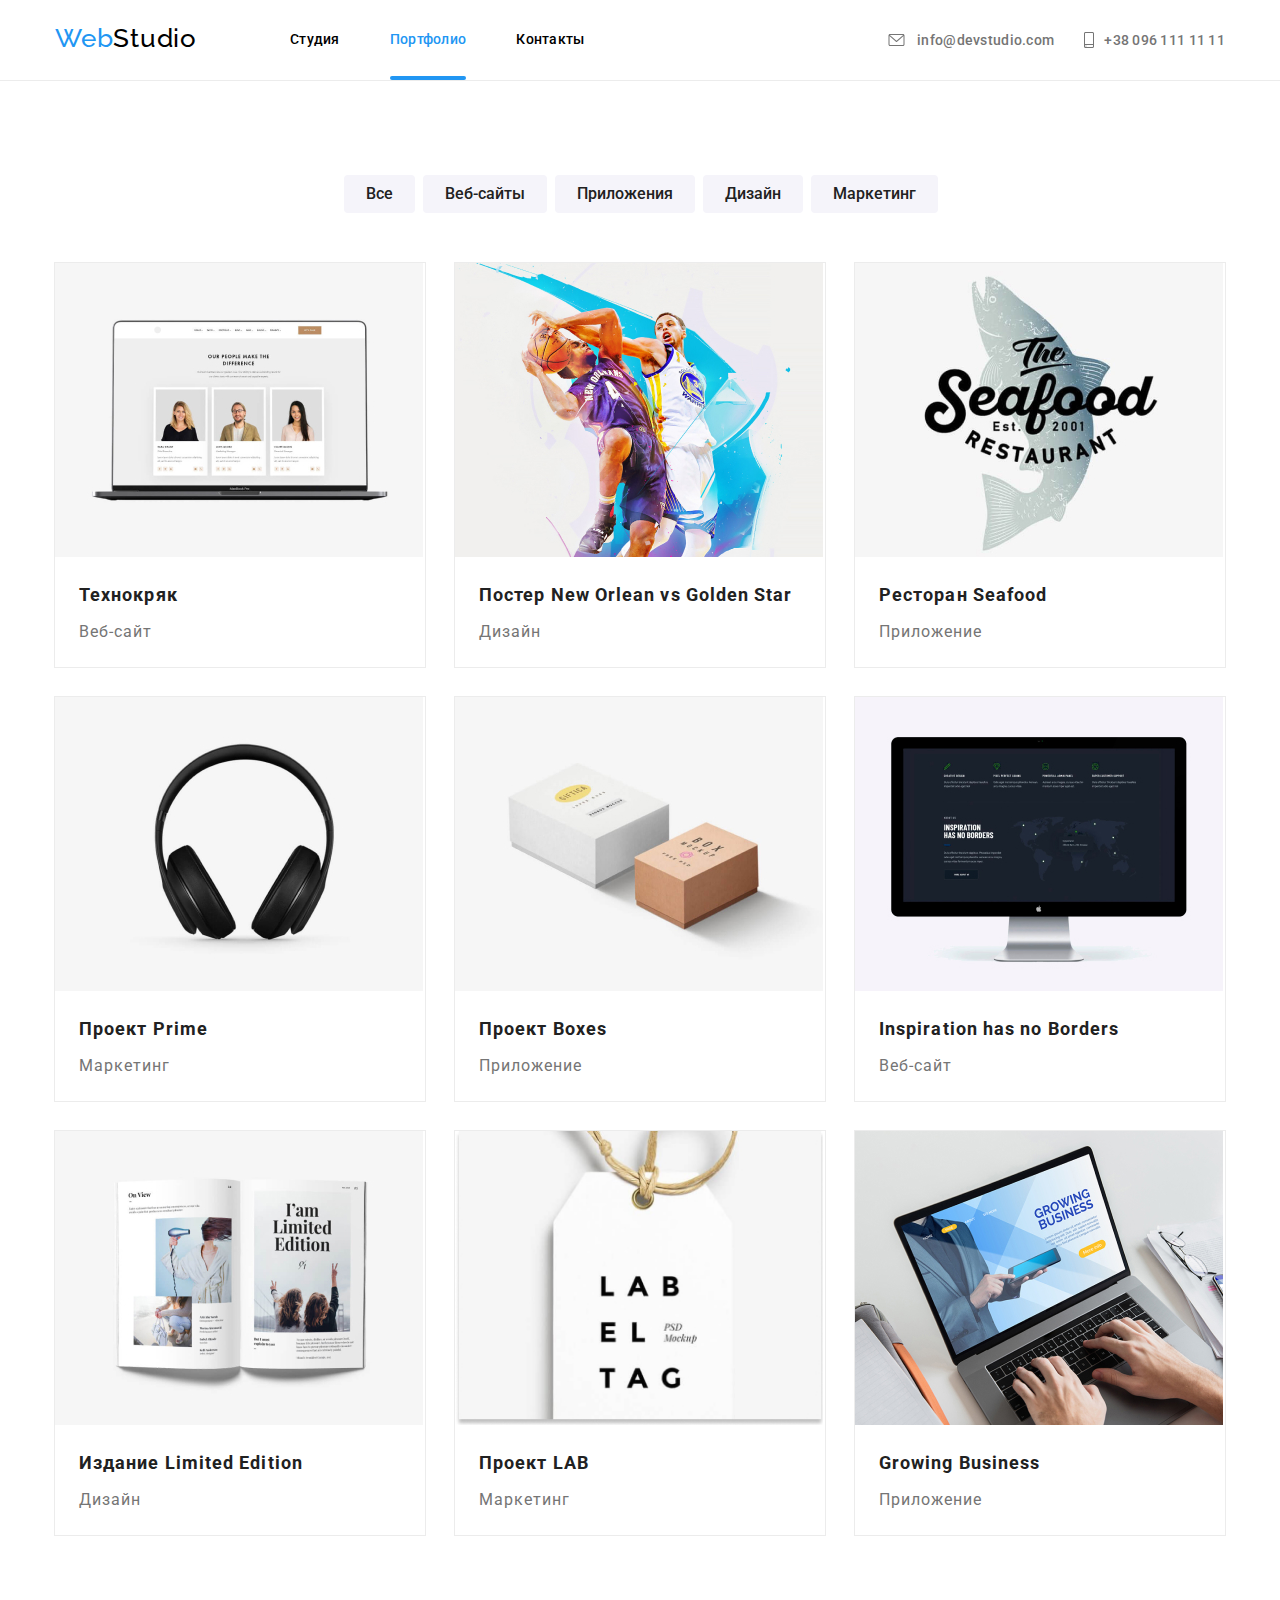
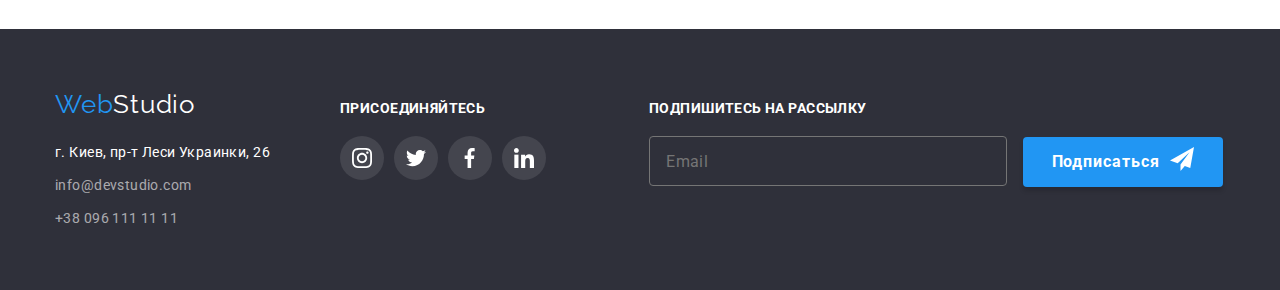
==== portfolio.html @ 3f810efd "SAAS preparation" ====
<!DOCTYPE html>
<html lang="ru">
<head>
    <meta charset="UTF-8">
    <meta name="viewport" content="width=device-width, initial-scale=1.0">
    <title>Портфолио</title>
    <link rel="stylesheet" href="css/modern-normalize.css">
    <link rel="preconnect" href="https://fonts.gstatic.com">
    <link href="https://fonts.googleapis.com/css2?&family=Raleway:wght@700&family=Roboto:wght@400;500;700;900&display=swap" rel="stylesheet">
    <link rel="stylesheet" href="./css/styles.css">
   
<!-- font-family: 'Raleway', sans-serif;
font-family: 'Roboto', sans-serif;-->
</head>
<body >
    
    <header class="header">
        <div class="container">
            <nav class="header-nav">
                <a class="logo" href=""><span class="web">Web</span>Studio</a>
                <ul class="header-nav-links">
                    <li><a class="link-header" href="index.html">Студия</a></li>
                    <li><a class="link-header current" href="portfolio.html">Портфолио</a></li>
                    <li><a class="link-header" href="">Контакты</a></li>
                </ul>
            </nav>
           <ul class="header-address">
                <li class="link-hd-adr">
                    <a href="mailto:info@devstudio.com" >
                    <svg width="21" height="16" class="mail-icon">
                        <use href="./images/icons/symbol-defs.svg#icon-mail"></use>
                    </svg>
                    info@devstudio.com</a>
                </li>
                <li class="link-hd-adr" >
                     <a href="tel:+380961111111">
                    <svg width="10" height="16" class="phone-icon">
                        <use href="./images/icons/symbol-defs.svg#icon-smartphone"></use>
                    </svg>
                    +38 096 111 11 11</a>
                </li>
           </ul>
        </div>
    </header>
    <main>
        <section class="portfolio-main">
            <div class="container">
                <!--Скрыть заголовок-->
                <h1>Портфолио</h1>
                <div class="portfolio-btns">
                    <a class="portfolio-btn" href="" >Все</a>
                    <a class="portfolio-btn" href="" >Веб-сайты</a>
                    <a class="portfolio-btn" href="" >Приложения</a>
                    <a class="portfolio-btn" href="" >Дизайн</a>
                    <a class="portfolio-btn" href="" >Маркетинг</a>
                </div>
                <div class="portfolio-cards-gallery">
                    <ul class="portfolio-gallery">
                        <li class="portfolio-cards-stack">
                           <div class="pf-card">
                                <a class="portfolio-gal-links" href="#"> 
                                    <div class="pf-card-image"> 
                                        <img class="gal-img" src="./images/portfolio/pf1.jpg" alt="Photo" width="370"> 
                                        <div class="projects-overlay">
                                            <p>Технокряк это современная <br> площадка распространения <br> коронавируса. Компании <br> используют эту платформу для <br> цифрового шпионажа и атак на <br> защищённые сервера конкурентов.</p>
                                        </div>
                                    </div> 
                                    <div class="project-names">
                                        <h3>Технокряк</h3>
                                        <p class="portfolio-names">Веб-сайт</p> 
                                    </div>
                                </a>
                            </div>
                        </li>

                        <li class="portfolio-cards-stack">
                            <div class="pf-card">
                                <a class="portfolio-gal-links" href="#"> 
                                    <div class="pf-card-image"> 
                                        <img class="gal-img" src="./images/portfolio/pf2.jpg" alt="Photo" width="370"> 
                                        <div class="projects-overlay">
                                            <p>Технокряк это современная <br> площадка распространения <br> коронавируса. Компании <br> используют эту платформу для <br> цифрового шпионажа и атак на <br> защищённые сервера конкурентов.</p>
                                        </div>
                                    </div> 
                                    <div class="project-names">
                                        <h3>Постер New Orlean vs Golden Star</h3>
                                        <p class="portfolio-names">Дизайн</p>
                                    </div>
                                </a>
                            </div>
                        </li>

                        <li class="portfolio-cards-stack">
                            <div class="pf-card">
                                <a class="portfolio-gal-links" href="#"> 
                                    <div class="pf-card-image"> 
                                        <img class="gal-img" src="./images/portfolio/pf3.jpg" alt="Photo" width="370"> 
                                        <div class="projects-overlay">
                                            <p>Технокряк это современная <br> площадка распространения <br> коронавируса. Компании <br> используют эту платформу для <br> цифрового шпионажа и атак на <br> защищённые сервера конкурентов.</p>
                                        </div>
                                    </div> 
                                    <div class="project-names">
                                        <h3>Ресторан Seafood</h3>
                                        <p class="portfolio-names">Приложение</p> 
                                    </div>
                                </a>
                            </div>
                        </li>
                        <li class="portfolio-cards-stack">
                            <div class="pf-card">
                                <a class="portfolio-gal-links" href="#"> 
                                    <div class="pf-card-image"> 
                                        <img class="gal-img" src="./images/portfolio/pf4.jpg" alt="Photo" width="370"> 
                                        <div class="projects-overlay">
                                            <p>Технокряк это современная <br> площадка распространения <br> коронавируса. Компании <br> используют эту платформу для <br> цифрового шпионажа и атак на <br> защищённые сервера конкурентов.</p>
                                        </div>
                                    </div> 
                                    <div class="project-names">
                                        <h3>Проект Prime</h3>
                                        <p class="portfolio-names">Маркетинг</p>
                                    </div>
                                </a>
                            </div>
                        </li>
                        <li class="portfolio-cards-stack">
                            <div class="pf-card">
                                <a class="portfolio-gal-links" href="#"> 
                                    <div class="pf-card-image"> 
                                        <img class="gal-img" src="./images/portfolio/pf5.jpg" alt="Photo" width="370"> 
                                        <div class="projects-overlay">
                                            <p>Технокряк это современная <br> площадка распространения <br> коронавируса. Компании <br> используют эту платформу для <br> цифрового шпионажа и атак на <br> защищённые сервера конкурентов.</p>
                                        </div>
                                    </div> 
                                    <div class="project-names">
                                        <h3>Проект Boxes</h3>
                                    <p class="portfolio-names">Приложение</p>
                                    </div>
                                </a>
                            </div>
                        </li>
                        <li class="portfolio-cards-stack">
                            <div class="pf-card">
                                <a class="portfolio-gal-links" href="#"> 
                                    <div class="pf-card-image"> 
                                        <img class="gal-img" src="./images/portfolio/pf6.jpg" alt="Photo" width="370"> 
                                        <div class="projects-overlay">
                                            <p>Технокряк это современная <br> площадка распространения <br> коронавируса. Компании <br> используют эту платформу для <br> цифрового шпионажа и атак на <br> защищённые сервера конкурентов.</p>
                                        </div>
                                    </div> 
                                    <div class="project-names">
                                        <h3>Inspiration has no Borders</h3>
                                        <p class="portfolio-names">Веб-сайт</p>
                                    </div>
                                </a>
                            </div>
                        </li> 
                        <li class="portfolio-cards-stack">
                            <div class="pf-card">
                                <a class="portfolio-gal-links" href="#"> 
                                    <div class="pf-card-image"> 
                                        <img class="gal-img" src="./images/portfolio/pf7.jpg" alt="Photo" width="370"> 
                                        <div class="projects-overlay">
                                            <p>Технокряк это современная <br> площадка распространения <br> коронавируса. Компании <br> используют эту платформу для <br> цифрового шпионажа и атак на <br> защищённые сервера конкурентов.</p>
                                        </div>
                                    </div> 
                                    <div class="project-names">
                                        <h3>Издание Limited Edition</h3>
                                        <p class="portfolio-names">Дизайн</p>
                                    </div>
                                </a>
                            </div>
                        </li>
                        <li class="portfolio-cards-stack">
                            <div class="pf-card">
                                <a class="portfolio-gal-links" href="#"> 
                                    <div class="pf-card-image"> 
                                        <img class="gal-img" src="./images/portfolio/pf8.jpg" alt="Photo" width="370"> 
                                        <div class="projects-overlay">
                                            <p>Технокряк это современная <br> площадка распространения <br> коронавируса. Компании <br> используют эту платформу для <br> цифрового шпионажа и атак на <br> защищённые сервера конкурентов.</p>
                                        </div>
                                    </div> 
                                    <div class="project-names">
                                        <h3>Проект LAB</h3>
                                        <p class="portfolio-names">Маркетинг</p> 
                                    </div>
                                </a>
                            </div>
                        </li>
                        <li class="portfolio-cards-stack">
                            <div class="pf-card">
                                <a class="portfolio-gal-links" href="#"> 
                                    <div class="pf-card-image"> 
                                        <img class="gal-img" src="./images/portfolio/pf9.jpg" alt="Photo" width="370"> 
                                        <div class="projects-overlay">
                                            <p>Технокряк это современная <br> площадка распространения <br> коронавируса. Компании <br> используют эту платформу для <br> цифрового шпионажа и атак на <br> защищённые сервера конкурентов.</p>
                                        </div>
                                    </div> 
                                    <div class="project-names">
                                        <h3>Growing Business</h3>
                                    <p class="portfolio-names">Приложение</p> 
                                    </div>
                                </a>
                            </div>
                        </li>
                  </ul>
                </div>
            </div>
        </section>
        <footer class="footer"> 
            <div class="container">
                <div class="footer-address-container">
                    <a class="logo-foot" href=""><span class="web">Web</span>Studio</a>
                    <address>
                    <ul class="footer-address"> 
                            <li> <a class="link-foot-adr" href="https://goo.gl/maps/Ae1zcUtkZR1KB5ff6">г. Киев, пр-т Леси Украинки, 26</a></li>
                            <li> <a class="link-foot" href="mailto:info@devstudio.com">info@devstudio.com</a></li>
                            <li> <a class="link-foot" href="tel:+380961111111">+38 096 111 11 11</a></li>
                    </ul>
                    </address>
                </div>
                <div class="footer-links">
                    <p>Присоединяйтесь</p>
                    <ul class="footer-social-netw">
                        <li>
                            <a class="foot-social-links" href="#">
                                <svg class="social-netw-icon" width="20" height="20">
                                    <use href="./images/icons/symbol-defs.svg#icon-inst"></use>
                                </svg>
                            </a>
                        </li>
                        <li>
                            <a class="foot-social-links" href="#">
                                <svg class="social-netw-icon" width="20" height="20">
                                    <use href="./images/icons/symbol-defs.svg#icon-twit"></use>
                                </svg>
                            </a>
                        </li>
                        <li>
                            <a class="foot-social-links" href="#">
                                <svg class="social-netw-icon" width="20" height="20">
                                    <use href="./images/icons/symbol-defs.svg#icon-fb"></use>
                                </svg>
                            </a>
                        </li>
                        <li>
                            <a class="foot-social-links" href="#">
                                <svg class="social-netw-icon" width="20" height="20">
                                    <use href="./images/icons/symbol-defs.svg#icon-in"></use>
                                </svg>
                            </a>
                        </li>
                    </ul>
                </div>
                <div class="footer-form-container">
                    <p> Подпишитесь на рассылку </p>
                    <form class="footer-form">
                        <div class="mail-footer-block">
                            <input class="input-footer" type="mail" name="mail" id="mail-footer" placeholder="Email"> 
                            <button type="submit">Подписаться 
                                <svg class="send-icon" width="24" height="24">
                                <use href="./images/icons/symbol-defs.svg#icon-send"></use>
                                </svg>
                         </button>
                        </div>
                    </form>
                </div>
            </div>
      </footer>
    </main>
</body>
</html>

<!-- 
</div>
<div class="portfolio-card container">
    <ul class="card-name">
        <li class="card-name-item">
            <a class="card-name-link" href="">
                <img src="./images/img1.jpg" alt="" width="370">
                <div class="filter-name">
                    <h3 class="title-filter">Технокряк</h3>
                    <p class="filter-item">Веб-сайт</p>
                </div>
            </a>
        </li> -->

        <!-- <li>
            <a class="projects-card" href="#">
                <div class="card-img">
                    <img src="./images/portfolio/tech-crack.jpg" alt="Технокряк" />
                    <div class="projects-card-overlay">
                        <p>
                            Технокряк это современная площадка распространения коронавируса.
                            Компании используют эту платформу для цифрового
                            шпионажа и атак на защищённые сервера конкурентов.
                        </p>
                    </div>
                </div>
                <div class="img-text">
                    <h3>Технокряк</h3>
                    <p>Веб-сайт</p>
                </div>
            </a>
        </li> -->
---- css/styles.css ----
:root {
    --black-text: #000000;
    --white: #FFFFFF;
    --white-text-op60: rgb(255, 255, 255, 0.6);
    --light-grey-stroke: #ECECEC;
    --grey-white-stroke: #EEEEEE;
    --grey-text: #757575;
    --dark-graphite-text: #212121;
    --blue: #2196F3;
    --graphite-bg: #2F303A;
    --light-grey-bg-team: #F5F4FA;
    --light-grey-icons: #AFB1B8;
    --white-text-op10:  rgb(255, 255, 255, 0.1);
    --transition-time: 250ms cubic-bezier(0.4, 0, 0.2, 1);
}

body {
    font-family: 'Roboto', sans-serif;
}

.container {
    width: 1200px;
    padding: 15px 15px;
    margin: 0 auto;
    /* outline: 1px solid #FF6C00; */
}

header {
    background-color: var(--white);
    color: var(--dark-graphite-text);
    font-weight: 500;
    font-size: 14px;
    line-height: 16px;
    border-bottom: 1px solid var(--light-grey-stroke);
}

.header-nav,
.header-nav-links,
.header-address {
    display: flex;
}

img {
    display: block;
}
/* /* .header a {
    /* color: white; */
    /* color: inherit; */
    /* color: currentColor; */
    /* color: var(--white-text);
/* }  */

/* .hero {
    background:cadetblue;
}
.hero-btn {
    background-color: coral;
} */

/* ----------------------H E A D E R---------------------- */

.header .container {
    display: flex;
    /* justify-content: space-between; */
    align-items:center;
    /* margin-top: 32px; */
    
    max-height: 80px;
}

.header-nav-links {
    margin-left: 93px;
    margin-top: 32px;
    margin-bottom:35px;
    /* margin-right: 305px; */
}


.header-nav li:nth-child(2) {
    margin-left: 50px;
    margin-right: 50px;
}

.header-address {
    margin-left: auto;
}

.header-address li:nth-child(2) {
    margin-left:30px;
    margin-right: 0;
}

.header-address a {
    display: flex;
    color: var(--grey-text);
    font-weight: 500;
    font-size: 14px;
    line-height: 16px;
    letter-spacing: 0.02em;

    transition: color var(--transition-time);
}


.header-address a:hover,
.header-address a:focus {
    color: var(--blue);
}

.title {
    color: var(--dark-graphite-text);
    font-weight: 700;
    font-size: 36px;
    line-height: 42px;
    text-align: center;
    letter-spacing: 0.03em;
}

.link-header {
    color: var(--black-text);
    font-weight: 500;
    font-size: 14px;
    line-height: 16px;
    letter-spacing: 0.02em;
    position:relative;

    transition: color var(--transition-time);
}

.link-header:hover,
.link-header:focus {
    color: var(--blue);
}

.link-header.current {
    color: var(--blue);
}

.link-header.current::after {
    content:"";
    position:absolute;
    display:block;
    background-color: var(--blue);
    width: 100%;
    height: 4px;
    border-radius: 2px;
    bottom:-33px;
}

.mail-icon {
    display: inline-block;
    align-items: center;
    margin-right: 10px;
    /* height: 16px;
    width: 21px; */
    fill:var(--grey-text);
}

.phone-icon {
    display: inline-block;
    align-items: center;
    margin-right: 10px;
    /* height: 16px;
    width: 10px; */
    fill:var(--grey-text);
    
}

.link-hd-adr {
    font-weight: 500;
    font-size: 14px;
    letter-spacing: 0.02em;
    color: var(--grey-text);
    display: flex;
    align-items: center;
    padding-top: 32px;
    padding-bottom: 32px;

    transition: color var(--transition-time);
}

.mail-icon,
.phone-icon {
    fill:currentColor;
}

.link-hd-adr:hover,
.link-hd-adr:focus {
    color: var(--blue);
}

/* L O G O */

.logo {
    margin-top:24px;
    margin-bottom:23px;
    color: var(--black-text);
    font-size: 26px;
    line-height: 31px;
    font-family: 'Raleway', sans-serif;
    letter-spacing: 0.03em;
}

.web {
   /* font-family: 'Oleo Script', cursive; */
   color: var(--blue);
   font-size: 26px;
   line-height: 31px;
   font-family: 'Raleway', sans-serif;
   letter-spacing: 0.03em;

}

/* ----------------------H E R O---------------------- */

.hero .container {
    height: 600px;
    
} 
.hero {
    background-color: var(--graphite-bg);
    max-width: 1600px;
    background-image: linear-gradient(to right, rgba(47, 48, 58, 0.4), rgba(47, 48, 58, 0.4)), url(../images/background/bg-img.png);
    background-size: cover;
    background-repeat: no-repeat;
    background-position:center;
    margin-right: auto; 
    margin-left: auto;
}
.hero-title {
    margin-left: 252px;
    margin-right: 252px;
    margin-top: 200px;
    margin-bottom: 30px;
    color: var(--white);
    font-weight: 900;
    font-size: 44px;
    line-height: 60px;
    text-align: center;
    letter-spacing: 0.06em;
    text-transform: uppercase;
}
.hero-btn {
    margin-left: 468px;
    margin-right: 468px;
    padding: 10px 32px;
    background-color: var(--blue);
    font-weight: 700;
    font-size: 16px;
    line-height: 30px;
    color: var(--white);
    text-align: center;
    letter-spacing: 0.06em;
    border:none;
    border-radius: 4px;
    cursor:pointer;
}

/* ----------------------A B O U T---------------------- */

.about .container {
    /* display: flex; */
    padding-top: 94px;
    padding-bottom: 94px;
}

.features {
    display: flex;
    align-items: center;
    margin-bottom: 94px;
    margin-left: 0;
    margin-right: 0;
    background: transparent;
}

.features li {
    width: 270px;
    height: 101px;
}

.features li:nth-child(1) {
    margin-right: 30px;
}

.features li:nth-child(2) {
    margin-right: 30px;
}

.features li:nth-child(3) {
    margin-right: 30px;
}

.about h2 {
    margin-bottom: 50px; 
}

.about h3 {
    margin-bottom: 10px;
}
.about-pictures {
    margin-top: 94px;
    padding-bottom: 94px; 
 }
 
.about-pictures .about-images {
    display: flex;
    margin-top: 50px;
    justify-content: center;
}

.images {
    width: 370px;
}

.images:nth-child(2) {
    margin-left: 30px;
    margin-right:30px;
}

.title-features {
    color: var(--dark-graphite-text);
    font-weight: 700;
    font-size: 14px;
    line-height: 16px;
    letter-spacing: 0.03em;
    text-transform: uppercase;
}

.features-p {
    color: var(--grey-text);
    font-weight: 400;
    font-size: 14px;
    line-height: 24px;
    letter-spacing: 0.03em;
    margin-bottom:94px;
}

.about-icons {
    align-items: center;
    justify-content: center;
    height: 70px;
    width: 70px;
    
}

.about-icons-thumb {
    display: flex;
    background: var(--light-grey-bg-team);
    border-radius: 4px;
    justify-content: center;
    align-items: center;
    margin-bottom: 30px;
    width: 270px;
    height: 120px;
}

/* ----------------------T E A M---------------------- */

.team .container {
    /* display: flex; */
    align-items: center;
    padding-top: 94px;
    padding-bottom: 94px;
}

.team h2 {
    margin-bottom:94px;
}

.workers {
    display: flex;
    align-items: center;
    margin-left: 0;
    margin-right: 0; 
}

.workers > li:nth-child(1) {
    margin-right: 30px;
}

.workers > li:nth-child(2) {
    margin-right: 30px;
}

.workers > li:nth-child(3) {
    margin-right: 30px;
}

.workers > li {
    width: 270px;
}

.worker-names {
    background-color: var(--white);
    padding-top: 30px;
    padding-bottom: 30px;
    text-align: center;
    letter-spacing: 0.03em;
    border-bottom-left-radius: 4px;
    border-bottom-right-radius: 4px;
    box-shadow: 0px 1px 3px rgba(0, 0, 0, 0.12), 0px 1px 1px rgba(0, 0, 0, 0.14), 0px 2px 1px rgba(0, 0, 0, 0.2);
}

.workers h3 {
    margin-bottom: 10px;
}

.team {
    background: var(--light-grey-bg-team)
}

.name {
    color: var(--dark-graphite-text);
    font-weight: 500;
    font-size: 16px;
    line-height: 19px;
    letter-spacing: 0.03em;
}

.work-position {
    color: var(--grey-text);
    font-weight: 400;
    font-size: 16px;
    line-height: 19px;
    text-align: center;
    letter-spacing: 0.03em;
}

.social-netw-container {
    display: flex;
    justify-content:center;
}

.social-links {
    display:flex;
    justify-content: center;
    align-items: center;
    margin-top:16px;
    width: 44px;
    height: 44px;
    color: var(--light-grey-icons);
    border-radius: 50%;

    transition: color var(--transition-time); 
}

.social-netw-icon {
    fill:currentColor;  
}


  .social-links:hover,
  .social-links:focus {
    color:var(--white);
    background-color: var(--blue);
    border: 1px solid var(--blue);}

.social-netw-container > li:nth-child(2n + 1) {
    margin-right: 10px;
}

.social-netw-container > li:nth-child(2n + 2) {
    margin-right: 10px;
}

.social-netw-container > li:nth-child(3) {
    margin-right: 10px;
}


/* ----------------------C L I E N T S---------------------- */

.title-clients {
    color: var(--dark-graphite-text);
    padding-top:94px;
    margin-bottom: 50px;
    font-weight: 700;
    font-size: 36px;
    line-height: 42px;
    text-align: center;
    letter-spacing: 0.03em;
}

.clients .container {
    align-items: center;
}
.clients-icons {
    display: flex;
    flex-wrap: wrap;
    align-items: center;
    justify-content: center;
    padding-bottom: 94px;
    margin-right: -30px;
    margin-top: -30px;
  }

.client-icon {
    align-items: center;
    justify-content: center;
    fill:var(--light-grey-icons);
}

.clients-icons > li:nth-child(2n + 1) {
    margin-right: 30px;
}

.clients-icons > li:nth-child(2n + 2) {
    margin-right: 30px;
}

.clients-icons > li:nth-child(3) {
    margin-right: 30px;
}

.client-icon:hover,
.client-icon:focus {
    fill: var(--blue);
}

.clients-link {
    display: flex;
    justify-content: center;
    align-items: center;
    width: 170px;
    height: 90px;
  
    color: var(--light-grey-icons);
  
    border-radius: 4px;
    border: 1px solid var(--light-grey-icons);
}
  
.client-icon {
    fill: currentColor;
}
  
.clients-link:hover,
.clients-link:focus {
    color:var(--blue);
    border: 1px solid var(--blue);
}

/* ----------------------F O O T E R---------------------- */

.footer .container {
    display: flex;
    align-items: baseline;
    padding-top: 60px;
    padding-bottom: 60px;
    justify-content: left;
}

footer {
    background-color: var(--graphite-bg);
}

.logo-foot {
    /* display: block; */
    color: var(--white);
    font-size: 26px;
    line-height: 31px;
    font-family: 'Raleway', sans-serif;
    letter-spacing: 0.03em;
}

.footer-address {
    /* display: block; */
    margin-top: 20px;
}

.footer-address li:nth-child(1) {
    margin-bottom: 9px;
}

.footer-address li:nth-child(2) {
    margin-bottom: 9px;
}

.link-foot-adr {
    color:var(--white);
    font-weight: 400;
    font-size: 14px;
    line-height: 24px;
    letter-spacing: 0.03em;
}

.link-foot {
    color: var(--white-text-op60);
    font-weight: 400;
    font-size: 14px;
    line-height: 24px;
    letter-spacing: 0.03em;
}

.footer-links {
    margin-left: 70px;
}

.footer-links p {
    align-items: baseline;
    margin-bottom: 20px;
    color:var(--white);
    font-weight: 700;
    font-size: 14px;
    line-height: 16px;
    letter-spacing: 0.03em;
    text-transform: uppercase;
    font-family: 'Roboto', sans-serif;
}

.footer-social-netw {
    display:flex;
    align-items: baseline;
}

.foot-social-links {
    background-color: var(--white-text-op10);
    display:flex;
    justify-content: center;
    align-items: center;
    width: 44px;
    height: 44px;
    color: var(--white);
    border-radius: 50%;
}

.footer-social-netw > li:nth-child(2n + 1) {
    margin-right: 10px;
}

.footer-social-netw > li:nth-child(2n + 2) {
    margin-right: 10px;
}

.footer-social-netw > li:nth-child(3) {
    margin-right: 10px;
}

.foot-social-links:hover,
  .social-links:focus {
    color:var(--white);
    background-color: var(--blue);
}
 

/* ----------------------P O R T F O L I O---------------------- */

.portfolio-main .container {
    padding-top: 94px;
    padding-bottom: 94px;
}

.portfolio-main h1 {
    display:none;
}

.portfolio-btns {
    display: flex;
    margin-left: 280px;
    margin-right: 279px;
    margin-bottom: 50px;
    justify-content: center;
}

.portfolio-btns a:nth-child(1) {
    margin-right: 8px;
    margin-left: 0;
}

.portfolio-btns a:nth-child(3) {
    margin-right: 8px;
    margin-left: 0;
}


.portfolio-btns a:nth-child(2n + 2) {
    margin-right: 8px;
    margin-left: 0;
}

.portfolio-btn {
    background-color: var(--light-grey-bg-team);
    padding: 6px 22px;
    color: var(--dark-graphite-text);
    font-weight: 500;
    font-size: 16px;
    line-height: 26px;
    text-align: center;
    height: 38px;
    width: auto;
    border-radius: 4px;
}

.portfolio-btn:hover,
.portfolio-btn:focus {
    background-color: var(--blue);
    color: var(--white);
    font-weight: 500;
    font-size: 16px;
    line-height: 26px;
    box-shadow: 0px 3px 1px rgba(0, 0, 0, 0.1), 0px 1px 2px rgba(0, 0, 0, 0.08), 0px 2px 2px rgba(0, 0, 0, 0.12);
}

.portfolio-gallery {
    display: flex;
    flex-wrap: wrap;
    justify-content: center;
    /* margin-left: auto;
    margin-right: auto; */
    margin-top: -30px;
    margin-left: -30px;
}

.portfolio-cards-stack {
    background-color: var(--white);
    outline: 1px solid var(--light-grey-stroke);
    /* border: 1 px solid var(--light-grey-stroke); */
    flex-basis: calc(100% / 3 - 30px);
    margin-left: 30px;
    margin-top: 30px;
    box-sizing: border-box;
    position:relative;

    transition: box-shadow 250ms cubic-bezier(0.4, 0, 0.2, 1), opacity 250ms cubic-bezier(0.4, 0, 0.2, 1);  
}

.project-names h3 {
    color:var(--dark-graphite-text);
    margin-top: 20px;
    margin-bottom: 4px;
    margin-left: 24px;
    font-weight: 700;
    font-size: 18px;
    line-height: 36px;
    letter-spacing: 0.06em;
    font-family:'Roboto', sans-serif;
}

.project-names p {
    color: var(--grey-text);
    font-weight: 400;
    font-size: 16px;
    line-height: 30px;
    letter-spacing: 0.06em;
    margin-left: 24px;
    padding-bottom: 20px;
    font-family:'Roboto', sans-serif;
}
  
.portfolio-cards-stack:hover ,
.portfolio-cards-stack:focus {
    box-shadow: 0px 1px 1px rgba(0, 0, 0, 0.12), 0px 4px 4px rgba(0, 0, 0, 0.06), 1px 4px 6px rgba(0, 0, 0, 0.16);
}

/* portfolio-gallery a:hover {
    box-shadow: 0px 1px 1px rgba(0, 0, 0, 0.12), 0px 4px 4px rgba(0, 0, 0, 0.06), 1px 4px 6px rgba(0, 0, 0, 0.16);
} */
/* .portfolio-gallery li:hover,
.portfolio-gallery li:focus {
    box-shadow: 0px 1px 1px rgba(0, 0, 0, 0.12), 0px 4px 4px rgba(0, 0, 0, 0.06), 1px 4px 6px rgba(0, 0, 0, 0.16);
} */

/* .pf-links:hover {
    box-shadow: 0px 1px 1px rgba(0, 0, 0, 0.12), 0px 4px 4px rgba(0, 0, 0, 0.06), 1px 4px 6px rgba(0, 0, 0, 0.16);  
} */

/* .card-name-item {
    flex-basis: calc(100% / 3 - 30px);
    margin-left: 30px;
    margin-top: 30px;

    background: var(--main-bg-color);
    border: 1px solid var(--border-color-frame);
    box-sizing: border-box;
    display: flex;
} */

/* .pf-links:hover,
.pf-links:focus {
    box-shadow: 0px 1px 1px rgba(0, 0, 0, 0.12), 0px 4px 4px rgba(0, 0, 0, 0.06), 1px 4px 6px rgba(0, 0, 0, 0.16);
} */

.images-thumb::before {
    content:"";
    display: inline-block;
    position:absolute;
    height:70px;
    width: 100%;
    bottom:0;
    background-color: rgba(47, 48, 58, 0.8);
}

.images-title-name {
    color:var(--white);
    display: flex;
    font-weight: 700;
    font-size: 14px;
    line-height: 16px;
    text-align: center;
    justify-content: center;
    letter-spacing: 0.03em;
    text-transform: uppercase;
    font-family: 'Roboto', sans-serif;
}

.images-title {
    display: inline-block;
    position:absolute;
    top: 251px;
    width: 100%;

}

.images-thumb {
position: relative;
}

.images-thumb:nth-child(2) {
    margin-left: 30px;
    margin-right: 30px;
}


/* .pf-card::before {
    content:"";
    display: flex;
    position:absolute;
    height:294px;
    width: 100%;
    top:0;
    background-color:var(--blue);
    opacity: 0;
   
    transition: opacity 250ms cubic-bezier(0.4, 0, 0.2, 1);
} */

.projects-overlay {

    position: absolute;
    top: 0;
    left: 0;
    width: 100%;
    height: 100%;
    background-color:var(--blue);
    opacity: 0;
    padding: 63px 24px;    

    transform: translateY(100%);
    transition: transform var(--transition-time), opacity var(--transition-time);
}

.pf-card-image {
    position: relative;  
  overflow: hidden;
  border-style: none;
  width: 368px;
  height: 294px;
}

.portfolio-gal-links:hover .projects-overlay,
.portfolio-gal-links:focus .projects-overlay  {
    transform: translateX(0);
    opacity: 0.9;
}

.projects-overlay p {
    color: var(--white);
    position:absolute;
    display: flex;
    font-weight: 400;
    font-size: 18px;
    line-height: 28px;
    letter-spacing: 0.03em;
    font-family:'Roboto', sans-serif;
    top:63px;
    left:24px;

}

/* .pf-images-title:hover {
    display: inline-block;
    position:absolute;
    top: 50px;
    left: 50px;
    /* transform: translate (-50%, -50%); */
    /* width: 100%; */



.backdrop {
    width:100%;
    height:100%;
    /* display:flex;
    align-items: center; */
    background-color:var(--white-text-op60);
    position:fixed;
    top:0;
    left: 0; 
    transition: opacity var(--transition-time);
}

.modal {
    position:absolute;
    /* margin: 0 auto; */
    top:50%;
    left:50%;
    transform: translateX(-50%) translateY(-50%);
    width:528px;
    height:581px;
    background-color: white; 
    box-shadow: 0px 1px 3px rgba(0, 0, 0, 0.12), 0px 1px 1px rgba(0, 0, 0, 0.14), 0px 2px 1px rgba(0, 0, 0, 0.2);
    border-radius: 4px; 
}

.backdrop-modal-btn {
    position:absolute;
    top:8px;
    right:8px;
    width:30px;
    height:30px;
    cursor:pointer;
    fill: var(--dark-graphite-text);
    border: 1px solid var(--light-grey-icons);
    border-radius: 50%;
    outline:transparent;
    padding:none;
    display:inline-flex;
    justify-content: center;
    align-items: center;
    background: transparent;
    
    transition: fill var(--transition-time);
}

.backdrop-modal-btn:hover,
.backdrop-modal-btn:focus {
    fill:var(--blue);
}
/* 
.svg-modal-btn {
    display: flex;
    align-items: center;
    justify-content: center;
    border: 1px solid var(--blue);
    fill:transparent;
    
} */

.backdrop.is-hidden {
opacity:0;
pointer-events:none;
}

.modal p {
    margin-top:40px;
    margin-bottom:12px;
    color:var(--dark-graphite-text);
    font-weight: 700;
    font-size: 20px;
    line-height: 23px;
    text-align: center;
    letter-spacing: 0.03em;
    font-family: 'Roboto', sans-serif;
    }


.form {
    display: flex;
    flex-direction: column;
    align-items: left;
    justify-content: left;
}

form label {
    margin-left:40px;

}


.label-input-block {
    
    margin-bottom:10px;
    color: var(--grey-text);
    font-weight: 400;
    font-size: 12px;
    line-height: 14px;
    letter-spacing: 0.01em;
    font-family: 'Roboto', sans-serif;
}

.form button {
    background-color: var(--blue);
    width:200px;
    height:50px;
    margin-bottom:40px;
    margin:auto;
    background-color: var(--blue);
    font-weight: 700;
    font-size: 16px;
    line-height: 30px;
    color: var(--white);
    text-align: center;
    letter-spacing: 0.06em;
    border:none;
    outline:transparent;
    border-radius: 4px;
    cursor:pointer;
    box-shadow: 0px 4px 4px rgba(0, 0, 0, 0.15);
}

.checkbox-block {
    /* align-items: baseline; */
    margin-top:10px;
    margin-bottom:30px;
    display:flex;
    align-items: center;
    justify-content: center;
    color:var(--grey-text);
    font-weight: 400;
    font-size: 14px;
    line-height: 24px;
    letter-spacing: 0.03em;
    font-family: 'Roboto', sans-serif;
}

.checkbox {
    appearance: none;
    width:16px;
    height:15px;
    border: 2px solid var(--graphite-bg);
    border-radius: 4px;
    outline:transparent;
    display:inline-block;
}



.checkbox:checked {
    width:16px;
    height:15px;
    border:none;
    margin: 0;
    padding: 0;
    display:block;
    background-image: url(../images/icons/check-full.svg) ;
    
}


.conditions {
    margin-left:8.38px; 
}

.conditions a {
    color:var(--blue);
    border-bottom: 0.75px solid var(--blue);
}

.label-input-block input{
    margin-left:40px;
    margin-top:4px;
    width:448px;
    height:40px;
    padding:12px 42px;
    font-family: inherit;
    display:flex;
    align-items: center;
    justify-content: center;
    color:var(--grey-text);
    font-weight: 400;
    font-size: 14px;
    line-height: 24px;
    letter-spacing: 0.03em;
    border:1px solid var(--light-grey-icons);
    border-radius: 4px;

    transition: border var(--transition-time);
    
}

.input-field-box {
    position:relative;
}


.form-icon {
    position: absolute;
    top:14px;
    left:56px;
    fill:var(--dark-graphite-text);

    transition: fill var(--transition-time);
}

.label-input-block:focus .form-icon,
.label-input-block:hover .form-icon,
.label-input-block:active .form-icon {
    fill:var(--blue);
} 

.label-input-block input:focus-within,
.label-input-block input:hover,
.label-input-block input:active {
    border: 1px solid var(--blue);
    outline:transparent;
    
}

.form .label-input-block:nth-child(4) .input-field {
    vertical-align:top;
    padding: 12px 16px;
    height:120px;
    color:var(--grey-text);
    font-weight: 400;
    font-size: 14px;
    line-height: 24px;
    letter-spacing: 0.03em;
    font-family: 'Roboto', sans-serif;
}

.label-input-block input::placeholder{
    position:absolute;
    color: rgba(117, 117, 117, 0.5);
    top:12px;
    left:16px;
    font-weight: 400;
    font-size: 12px;
    line-height: 14px;
    letter-spacing: 0.01em;
    font-family: 'Roboto', sans-serif;
    
}

.footer-form {
    display:flex;
}

.footer-form-container {
    margin-left: 93px;
    margin-right: auto;
}

.footer-form-container p {
    margin-bottom: 20px;
    color:var(--white);
    font-weight: 700;
    font-size: 14px;
    line-height: 16px;
    letter-spacing: 0.03em;
    text-transform: uppercase;
    font-family: 'Roboto', sans-serif;
}

.footer-form button {
    display: inline-flex;
    margin-left: auto;
    margin-right: auto;
    padding:10px 28.5px;
    background-color: var(--blue);
    outline:transparent;
    border:none;
    box-shadow: 0px 4px 4px rgba(0, 0, 0, 0.15);
    border-radius: 4px;
    font-weight: 700;
    font-size: 16px;
    line-height: 30px;
    color: var(--white);
    justify-content: center;
    text-align: center;
    letter-spacing: 0.06em;
    cursor:pointer;
}

.send-icon {
    margin-left: 10px;
}

.footer-form input {
    margin-right: 12px;
    padding-top:15px;
    padding-bottom:15px;
    padding-left: 16px;
    background-color: var(--graphite-bg);
    width:358px;
    height:50px;
    font-weight: 400;
    font-size: 16px;
    line-height: 20px;
    letter-spacing: 0.03em;
    color: var(--light-grey-stroke);
    font-family: 'Roboto', sans-serif;
    border: 1px solid var(--grey-text);
    border-radius: 4px;
    outline:transparent;
}

.footer-form input:hover,
.footer-form input:focus {
    outline:transparent;
}
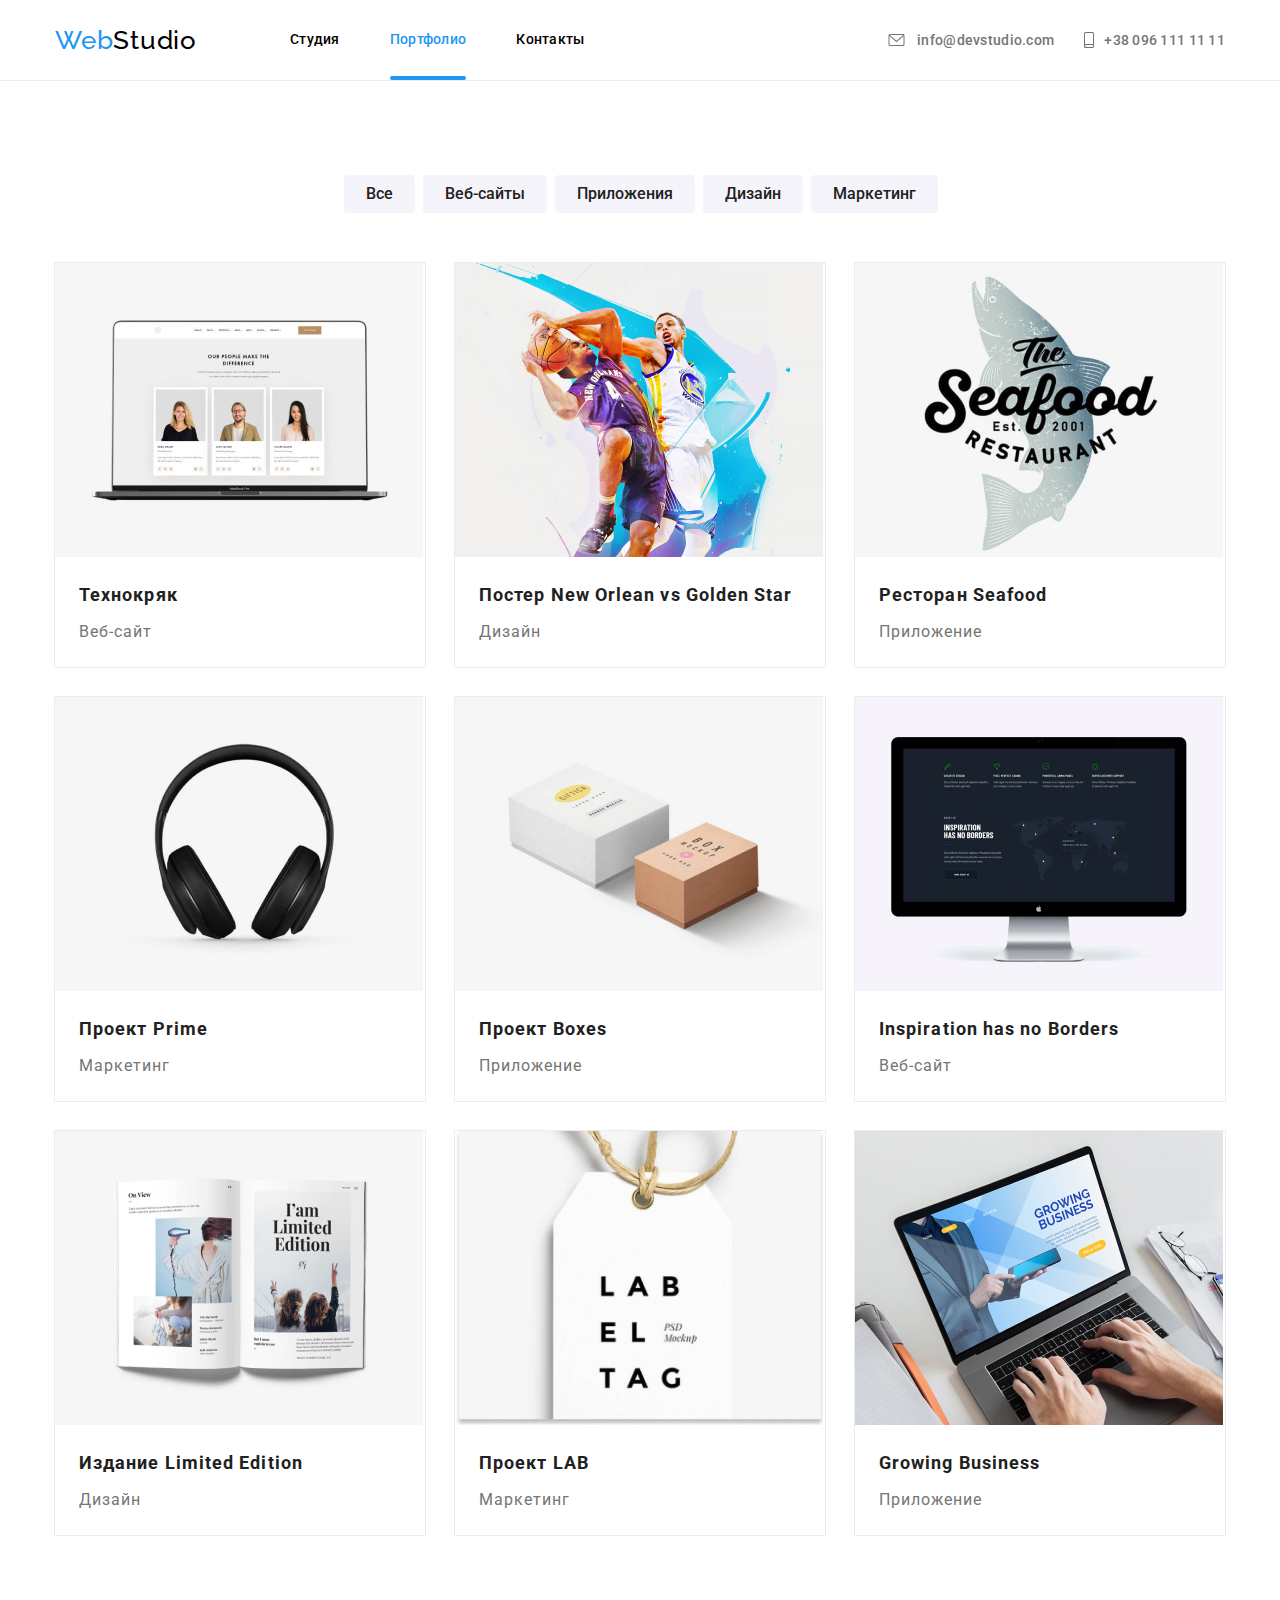
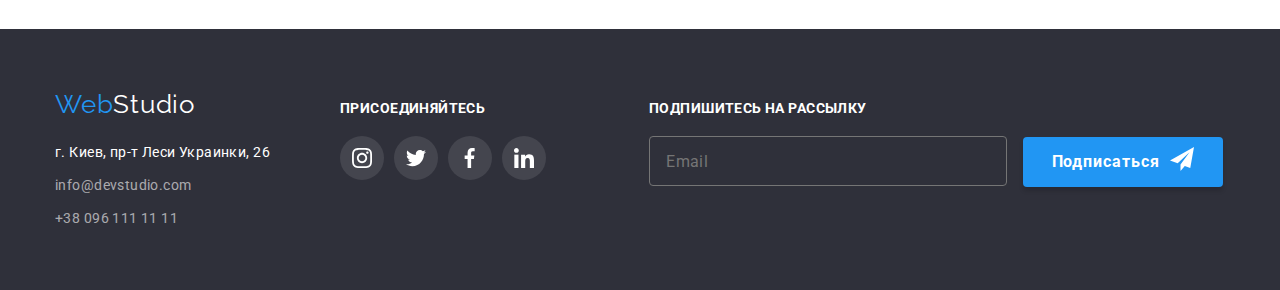
==== commit 0e2eecaf: "About p1 features BEM" ====
--- a/portfolio.html
+++ b/portfolio.html
@@ -4,10 +4,9 @@
     <meta charset="UTF-8">
     <meta name="viewport" content="width=device-width, initial-scale=1.0">
     <title>Портфолио</title>
-    <link rel="stylesheet" href="css/modern-normalize.css">
     <link rel="preconnect" href="https://fonts.gstatic.com">
     <link href="https://fonts.googleapis.com/css2?&family=Raleway:wght@700&family=Roboto:wght@400;500;700;900&display=swap" rel="stylesheet">
-    <link rel="stylesheet" href="./css/styles.css">
+    <link rel="stylesheet" href="./css/main.min.css">
    
 <!-- font-family: 'Raleway', sans-serif;
 font-family: 'Roboto', sans-serif;-->
@@ -16,30 +15,32 @@
     
     <header class="header">
         <div class="container">
+            <a class="header-logo" href=""><span class="web">Web</span>Studio</a>
             <nav class="header-nav">
-                <a class="logo" href=""><span class="web">Web</span>Studio</a>
-                <ul class="header-nav-links">
-                    <li><a class="link-header" href="index.html">Студия</a></li>
-                    <li><a class="link-header current" href="portfolio.html">Портфолио</a></li>
-                    <li><a class="link-header" href="">Контакты</a></li>
+                <ul class="nav-list">
+                    <li class="nav-list__item"><a class="nav-list__link" href="index.html">Студия</a></li>
+                    <li class="nav-list__item"><a class="nav-list__link current" href="portfolio.html">Портфолио</a></li>
+                    <li class="nav-list__item"><a class="nav-list__link" href="">Контакты</a></li>
                 </ul>
             </nav>
+
            <ul class="header-address">
-                <li class="link-hd-adr">
-                    <a href="mailto:info@devstudio.com" >
-                    <svg width="21" height="16" class="mail-icon">
+                <li class="header-address__item">
+                    <a class="header-address__link" href="mailto:info@devstudio.com" >
+                    <svg width="21" height="16" class="header-address__icon">
                         <use href="./images/icons/symbol-defs.svg#icon-mail"></use>
                     </svg>
                     info@devstudio.com</a>
                 </li>
-                <li class="link-hd-adr" >
-                     <a href="tel:+380961111111">
-                    <svg width="10" height="16" class="phone-icon">
+                <li class="header-address__item">
+                    <a class="header-address__link" href="tel:+380961111111">
+                    <svg width="10" height="16" class="header-address__icon">
                         <use href="./images/icons/symbol-defs.svg#icon-smartphone"></use>
                     </svg>
                     +38 096 111 11 11</a>
                 </li>
            </ul>
+           
         </div>
     </header>
     <main>
--- a/css/main.min.css
+++ b/css/main.min.css
@@ -0,0 +1,2 @@
+/*! modern-normalize v1.0.0 | MIT License | https://github.com/sindresorhus/modern-normalize */ul{list-style:none}a{text-decoration:none}code,kbd,samp,pre{font-family:'Open Sans', sans-serif;font-size:1em}*,*::before,*::after{-webkit-box-sizing:border-box;box-sizing:border-box}:root{-moz-tab-size:4;-o-tab-size:4;tab-size:4}html{line-height:1.15;-webkit-text-size-adjust:100%}body{margin:0;padding:0}body{font-family:system-ui,-apple-system,"Segoe UI",Roboto,Helvetica,Arial,sans-serif,"Apple Color Emoji","Segoe UI Emoji"}hr{height:0;color:inherit}abbr[title]{-webkit-text-decoration:underline dotted;text-decoration:underline dotted}b,strong{font-weight:bolder}small{font-size:80%}sub,sup{font-size:75%;line-height:0;position:relative;vertical-align:baseline}sub{bottom:-0.25em}sup{top:-0.5em}table{text-indent:0;border-color:inherit}button,input,optgroup,select,textarea{font-family:inherit;font-size:100%;line-height:1.15;margin:0}address{font-style:normal}button,select{text-transform:none}button,[type='button'],[type='reset'],[type='submit']{-webkit-appearance:button}::-moz-focus-inner{border-style:none;padding:0}:-moz-focusring{outline:1px dotted ButtonText}:-moz-ui-invalid{box-shadow:none}legend{padding:0}progress{vertical-align:baseline}::-webkit-inner-spin-button,::-webkit-outer-spin-button{height:auto}[type='search']{-webkit-appearance:textfield;outline-offset:-2px}::-webkit-search-decoration{-webkit-appearance:none}::-webkit-file-upload-button{-webkit-appearance:button;font:inherit}summary{display:list-item}*{margin:0;padding:0}body{font-family:'Roboto', sans-serif}.container{width:1200px;padding:15px 15px;margin:0 auto}header{background-color:#fff;color:#212121;font-weight:500;font-size:14px;line-height:16px;border-bottom:1px solid #ECECEC}.header-nav,.nav-list,.header-address{display:-webkit-box;display:-ms-flexbox;display:flex}img{display:block}.header .container{display:-webkit-box;display:-ms-flexbox;display:flex;-webkit-box-pack:baseline;-ms-flex-pack:baseline;justify-content:baseline;-webkit-box-align:center;-ms-flex-align:center;align-items:center;max-height:80px}.nav-list{margin-left:93px;margin-top:32px;margin-bottom:35px}.nav-list__item:not(:last-child){margin-right:50px}.header-address{margin-left:auto}.header-address__item:not(:first-child){margin-left:30px;margin-right:0}.header-address__link{display:-webkit-box;display:-ms-flexbox;display:flex;color:#757575;-webkit-box-align:center;-ms-flex-align:center;align-items:center;padding-top:32px;padding-bottom:32px;color:#757575;font-weight:500;font-size:14px;line-height:16px;letter-spacing:0.02em;-webkit-transition:color 250ms cubic-bezier(0.4, 0, 0.2, 1);transition:color 250ms cubic-bezier(0.4, 0, 0.2, 1)}.header-address__icon{fill:currentColor}.header-address__link:hover,.header-address__link:focus,.header-address__link:hover .header-address__icon,.header-address__link:focus .header-address__icon,.header-address__link:hover .header-address__icon,.header-address__link:focus .header-address__icon{color:#2196F3;fill:#2196F3}.title{color:#212121;font-weight:700;font-size:36px;line-height:42px;text-align:center;letter-spacing:0.03em}.nav-list__link{color:#000;font-weight:500;font-size:14px;line-height:16px;letter-spacing:0.02em;position:relative;-webkit-transition:color 250ms cubic-bezier(0.4, 0, 0.2, 1);transition:color 250ms cubic-bezier(0.4, 0, 0.2, 1)}.nav-list__link:hover,.nav-list__link:focus{color:#2196F3}.nav-list__link.current{color:#2196F3}.nav-list__link.current::after{content:"";position:absolute;display:block;background-color:#2196F3;width:100%;height:4px;border-radius:2px;bottom:-33px}.header-address__icon{display:inline-block;-webkit-box-align:center;-ms-flex-align:center;align-items:center;margin-right:10px;fill:#757575}.header-logo{margin-top:24px;margin-bottom:23px;color:#000;font-size:26px;line-height:31px;font-family:'Raleway', sans-serif;letter-spacing:0.03em}.web{color:#2196F3;font-size:26px;line-height:31px;font-family:'Raleway', sans-serif;letter-spacing:0.03em}.hero .container{height:600px}.hero{background-color:#2F303A;max-width:1600px;background-image:-webkit-gradient(linear, left top, right top, from(rgba(47,48,58,0.4)), to(rgba(47,48,58,0.4))),url(../images/background/bg-img.png);background-image:linear-gradient(to right, rgba(47,48,58,0.4), rgba(47,48,58,0.4)),url(../images/background/bg-img.png);background-size:cover;background-repeat:no-repeat;background-position:center;margin-right:auto;margin-left:auto}.hero__title{margin-left:252px;margin-right:252px;margin-top:200px;margin-bottom:30px;color:#fff;font-weight:900;font-size:44px;line-height:60px;text-align:center;letter-spacing:0.06em;text-transform:uppercase}.hero__btn{margin-left:468px;margin-right:468px;padding:10px 32px;background-color:#2196F3;font-weight:700;font-size:16px;line-height:30px;color:#fff;text-align:center;letter-spacing:0.06em;border:none;border-radius:4px;cursor:pointer}.about .container{padding-top:94px;padding-bottom:94px}.features{display:-webkit-box;display:-ms-flexbox;display:flex;-webkit-box-align:center;-ms-flex-align:center;align-items:center;margin-bottom:94px;margin-left:0;margin-right:0;background:transparent}.features__title{margin-bottom:10px;color:#212121;font-weight:700;font-size:14px;line-height:16px;letter-spacing:0.03em;text-transform:uppercase}.features__article{color:#757575;font-weight:400;font-size:14px;line-height:24px;letter-spacing:0.03em;margin-bottom:94px}.features__icon{-webkit-box-align:center;-ms-flex-align:center;align-items:center;-webkit-box-pack:center;-ms-flex-pack:center;justify-content:center;height:70px;width:70px}.features-thumb{display:-webkit-box;display:-ms-flexbox;display:flex;background:#F5F4FA;border-radius:4px;-webkit-box-pack:center;-ms-flex-pack:center;justify-content:center;-webkit-box-align:center;-ms-flex-align:center;align-items:center;margin-bottom:30px;width:270px;height:120px}.features__item{width:270px;height:101px}.features__item:not(:last-child){margin-right:30px}.about h2{margin-bottom:50px}.about-pictures{margin-top:94px;padding-bottom:94px}.about-pictures .about-images{display:-webkit-box;display:-ms-flexbox;display:flex;margin-top:50px;-webkit-box-pack:center;-ms-flex-pack:center;justify-content:center}.images{width:370px}.images:nth-child(2){margin-left:30px;margin-right:30px}.team .container{-webkit-box-align:center;-ms-flex-align:center;align-items:center;padding-top:94px;padding-bottom:94px}.team h2{margin-bottom:94px}.workers{display:-webkit-box;display:-ms-flexbox;display:flex;-webkit-box-align:center;-ms-flex-align:center;align-items:center;margin-left:0;margin-right:0}.workers>li:nth-child(1){margin-right:30px}.workers>li:nth-child(2){margin-right:30px}.workers>li:nth-child(3){margin-right:30px}.workers>li{width:270px}.worker-names{background-color:#fff;padding-top:30px;padding-bottom:30px;text-align:center;letter-spacing:0.03em;border-bottom-left-radius:4px;border-bottom-right-radius:4px;-webkit-box-shadow:0px 1px 3px rgba(0,0,0,0.12),0px 1px 1px rgba(0,0,0,0.14),0px 2px 1px rgba(0,0,0,0.2);box-shadow:0px 1px 3px rgba(0,0,0,0.12),0px 1px 1px rgba(0,0,0,0.14),0px 2px 1px rgba(0,0,0,0.2)}.workers h3{margin-bottom:10px}.team{background:#F5F4FA}.name{color:#212121;font-weight:500;font-size:16px;line-height:19px;letter-spacing:0.03em}.work-position{color:#757575;font-weight:400;font-size:16px;line-height:19px;text-align:center;letter-spacing:0.03em}.social-netw-container{display:-webkit-box;display:-ms-flexbox;display:flex;-webkit-box-pack:center;-ms-flex-pack:center;justify-content:center}.social-links{display:-webkit-box;display:-ms-flexbox;display:flex;-webkit-box-pack:center;-ms-flex-pack:center;justify-content:center;-webkit-box-align:center;-ms-flex-align:center;align-items:center;margin-top:16px;width:44px;height:44px;color:#AFB1B8;border-radius:50%;-webkit-transition:color 250ms cubic-bezier(0.4, 0, 0.2, 1);transition:color 250ms cubic-bezier(0.4, 0, 0.2, 1)}.social-netw-icon{fill:currentColor}.social-links:hover,.social-links:focus{color:#fff;background-color:#2196F3;border:1px solid #2196F3}.social-netw-container>li:nth-child(2n+1){margin-right:10px}.social-netw-container>li:nth-child(2n+2){margin-right:10px}.social-netw-container>li:nth-child(3){margin-right:10px}.title-clients{color:#212121;padding-top:94px;margin-bottom:50px;font-weight:700;font-size:36px;line-height:42px;text-align:center;letter-spacing:0.03em}.clients .container{-webkit-box-align:center;-ms-flex-align:center;align-items:center}.clients-icons{display:-webkit-box;display:-ms-flexbox;display:flex;-ms-flex-wrap:wrap;flex-wrap:wrap;-webkit-box-align:center;-ms-flex-align:center;align-items:center;-webkit-box-pack:center;-ms-flex-pack:center;justify-content:center;padding-bottom:94px;margin-right:-30px;margin-top:-30px}.client-icon{-webkit-box-align:center;-ms-flex-align:center;align-items:center;-webkit-box-pack:center;-ms-flex-pack:center;justify-content:center;fill:#AFB1B8}.clients-icons>li:nth-child(2n+1){margin-right:30px}.clients-icons>li:nth-child(2n+2){margin-right:30px}.clients-icons>li:nth-child(3){margin-right:30px}.client-icon:hover,.client-icon:focus{fill:#2196F3}.clients-link{display:-webkit-box;display:-ms-flexbox;display:flex;-webkit-box-pack:center;-ms-flex-pack:center;justify-content:center;-webkit-box-align:center;-ms-flex-align:center;align-items:center;width:170px;height:90px;color:#AFB1B8;border-radius:4px;border:1px solid #AFB1B8}.client-icon{fill:currentColor}.clients-link:hover,.clients-link:focus{color:#2196F3;border:1px solid #2196F3}.footer .container{display:-webkit-box;display:-ms-flexbox;display:flex;-webkit-box-align:baseline;-ms-flex-align:baseline;align-items:baseline;padding-top:60px;padding-bottom:60px;-webkit-box-pack:left;-ms-flex-pack:left;justify-content:left}footer{background-color:#2F303A}.logo-foot{color:#fff;font-size:26px;line-height:31px;font-family:'Raleway', sans-serif;letter-spacing:0.03em}.footer-address{margin-top:20px}.footer-address li:nth-child(1){margin-bottom:9px}.footer-address li:nth-child(2){margin-bottom:9px}.link-foot-adr{color:#fff;font-weight:400;font-size:14px;line-height:24px;letter-spacing:0.03em}.link-foot{color:rgba(255,255,255,0.6);font-weight:400;font-size:14px;line-height:24px;letter-spacing:0.03em}.footer-links{margin-left:70px}.footer-links p{-webkit-box-align:baseline;-ms-flex-align:baseline;align-items:baseline;margin-bottom:20px;color:#fff;font-weight:700;font-size:14px;line-height:16px;letter-spacing:0.03em;text-transform:uppercase;font-family:'Roboto', sans-serif}.footer-social-netw{display:-webkit-box;display:-ms-flexbox;display:flex;-webkit-box-align:baseline;-ms-flex-align:baseline;align-items:baseline}.foot-social-links{background-color:rgba(255,255,255,0.1);display:-webkit-box;display:-ms-flexbox;display:flex;-webkit-box-pack:center;-ms-flex-pack:center;justify-content:center;-webkit-box-align:center;-ms-flex-align:center;align-items:center;width:44px;height:44px;color:#fff;border-radius:50%}.footer-social-netw>li:nth-child(2n+1){margin-right:10px}.footer-social-netw>li:nth-child(2n+2){margin-right:10px}.footer-social-netw>li:nth-child(3){margin-right:10px}.foot-social-links:hover,.social-links:focus{color:#fff;background-color:#2196F3}.portfolio-main .container{padding-top:94px;padding-bottom:94px}.portfolio-main h1{display:none}.portfolio-btns{display:-webkit-box;display:-ms-flexbox;display:flex;margin-left:280px;margin-right:279px;margin-bottom:50px;-webkit-box-pack:center;-ms-flex-pack:center;justify-content:center}.portfolio-btns a:nth-child(1){margin-right:8px;margin-left:0}.portfolio-btns a:nth-child(3){margin-right:8px;margin-left:0}.portfolio-btns a:nth-child(2n+2){margin-right:8px;margin-left:0}.portfolio-btn{background-color:#F5F4FA;padding:6px 22px;color:#212121;font-weight:500;font-size:16px;line-height:26px;text-align:center;height:38px;width:auto;border-radius:4px}.portfolio-btn:hover,.portfolio-btn:focus{background-color:#2196F3;color:#fff;font-weight:500;font-size:16px;line-height:26px;-webkit-box-shadow:0px 3px 1px rgba(0,0,0,0.1),0px 1px 2px rgba(0,0,0,0.08),0px 2px 2px rgba(0,0,0,0.12);box-shadow:0px 3px 1px rgba(0,0,0,0.1),0px 1px 2px rgba(0,0,0,0.08),0px 2px 2px rgba(0,0,0,0.12)}.portfolio-gallery{display:-webkit-box;display:-ms-flexbox;display:flex;-ms-flex-wrap:wrap;flex-wrap:wrap;-webkit-box-pack:center;-ms-flex-pack:center;justify-content:center;margin-top:-30px;margin-left:-30px}.portfolio-cards-stack{background-color:#fff;outline:1px solid #ECECEC;-ms-flex-preferred-size:calc(100% / 3 - 30px);flex-basis:calc(100% / 3 - 30px);margin-left:30px;margin-top:30px;-webkit-box-sizing:border-box;box-sizing:border-box;position:relative;-webkit-transition:opacity 250ms cubic-bezier(0.4, 0, 0.2, 1),-webkit-box-shadow 250ms cubic-bezier(0.4, 0, 0.2, 1);transition:opacity 250ms cubic-bezier(0.4, 0, 0.2, 1),-webkit-box-shadow 250ms cubic-bezier(0.4, 0, 0.2, 1);transition:box-shadow 250ms cubic-bezier(0.4, 0, 0.2, 1),opacity 250ms cubic-bezier(0.4, 0, 0.2, 1);transition:box-shadow 250ms cubic-bezier(0.4, 0, 0.2, 1),opacity 250ms cubic-bezier(0.4, 0, 0.2, 1),-webkit-box-shadow 250ms cubic-bezier(0.4, 0, 0.2, 1)}.project-names h3{color:#212121;margin-top:20px;margin-bottom:4px;margin-left:24px;font-weight:700;font-size:18px;line-height:36px;letter-spacing:0.06em;font-family:'Roboto', sans-serif}.project-names p{color:#757575;font-weight:400;font-size:16px;line-height:30px;letter-spacing:0.06em;margin-left:24px;padding-bottom:20px;font-family:'Roboto', sans-serif}.portfolio-cards-stack:hover,.portfolio-cards-stack:focus{-webkit-box-shadow:0px 1px 1px rgba(0,0,0,0.12),0px 4px 4px rgba(0,0,0,0.06),1px 4px 6px rgba(0,0,0,0.16);box-shadow:0px 1px 1px rgba(0,0,0,0.12),0px 4px 4px rgba(0,0,0,0.06),1px 4px 6px rgba(0,0,0,0.16)}.images-thumb::before{content:"";display:inline-block;position:absolute;height:70px;width:100%;bottom:0;background-color:rgba(47,48,58,0.8)}.images-title-name{color:#fff;display:-webkit-box;display:-ms-flexbox;display:flex;font-weight:700;font-size:14px;line-height:16px;text-align:center;-webkit-box-pack:center;-ms-flex-pack:center;justify-content:center;letter-spacing:0.03em;text-transform:uppercase;font-family:'Roboto', sans-serif}.images-title{display:inline-block;position:absolute;top:251px;width:100%}.images-thumb{position:relative}.images-thumb:nth-child(2){margin-left:30px;margin-right:30px}.projects-overlay{position:absolute;top:0;left:0;width:100%;height:100%;background-color:#2196F3;opacity:0;padding:63px 24px;-webkit-transform:translateY(100%);transform:translateY(100%);-webkit-transition:opacity 250ms cubic-bezier(0.4, 0, 0.2, 1),-webkit-transform 250ms cubic-bezier(0.4, 0, 0.2, 1);transition:opacity 250ms cubic-bezier(0.4, 0, 0.2, 1),-webkit-transform 250ms cubic-bezier(0.4, 0, 0.2, 1);transition:transform 250ms cubic-bezier(0.4, 0, 0.2, 1),opacity 250ms cubic-bezier(0.4, 0, 0.2, 1);transition:transform 250ms cubic-bezier(0.4, 0, 0.2, 1),opacity 250ms cubic-bezier(0.4, 0, 0.2, 1),-webkit-transform 250ms cubic-bezier(0.4, 0, 0.2, 1)}.pf-card-image{position:relative;overflow:hidden;border-style:none;width:368px;height:294px}.portfolio-gal-links:hover .projects-overlay,.portfolio-gal-links:focus .projects-overlay{-webkit-transform:translateX(0);transform:translateX(0);opacity:0.9}.projects-overlay p{color:#fff;position:absolute;display:-webkit-box;display:-ms-flexbox;display:flex;font-weight:400;font-size:18px;line-height:28px;letter-spacing:0.03em;font-family:'Roboto', sans-serif;top:63px;left:24px}.backdrop{width:100%;height:100%;background-color:rgba(255,255,255,0.6);position:fixed;top:0;left:0;-webkit-transition:opacity 250ms cubic-bezier(0.4, 0, 0.2, 1);transition:opacity 250ms cubic-bezier(0.4, 0, 0.2, 1)}.modal{position:absolute;top:50%;left:50%;-webkit-transform:translateX(-50%) translateY(-50%);transform:translateX(-50%) translateY(-50%);width:528px;height:581px;background-color:#fff;-webkit-box-shadow:0px 1px 3px rgba(0,0,0,0.12),0px 1px 1px rgba(0,0,0,0.14),0px 2px 1px rgba(0,0,0,0.2);box-shadow:0px 1px 3px rgba(0,0,0,0.12),0px 1px 1px rgba(0,0,0,0.14),0px 2px 1px rgba(0,0,0,0.2);border-radius:4px}.backdrop-modal-btn{position:absolute;top:8px;right:8px;width:30px;height:30px;cursor:pointer;fill:#212121;border:1px solid #AFB1B8;border-radius:50%;outline:transparent;padding:none;display:-webkit-inline-box;display:-ms-inline-flexbox;display:inline-flex;-webkit-box-pack:center;-ms-flex-pack:center;justify-content:center;-webkit-box-align:center;-ms-flex-align:center;align-items:center;background:transparent;-webkit-transition:fill 250ms cubic-bezier(0.4, 0, 0.2, 1);transition:fill 250ms cubic-bezier(0.4, 0, 0.2, 1)}.backdrop-modal-btn:hover,.backdrop-modal-btn:focus{fill:#2196F3}.backdrop.is-hidden{opacity:0;pointer-events:none}.modal p{margin-top:40px;margin-bottom:12px;color:#212121;font-weight:700;font-size:20px;line-height:23px;text-align:center;letter-spacing:0.03em;font-family:'Roboto', sans-serif}.form{display:-webkit-box;display:-ms-flexbox;display:flex;-webkit-box-orient:vertical;-webkit-box-direction:normal;-ms-flex-direction:column;flex-direction:column;-webkit-box-align:left;-ms-flex-align:left;align-items:left;-webkit-box-pack:left;-ms-flex-pack:left;justify-content:left}form label{margin-left:40px}.label-input-block{margin-bottom:10px;color:#757575;font-weight:400;font-size:12px;line-height:14px;letter-spacing:0.01em;font-family:'Roboto', sans-serif}.form button{background-color:#2196F3;width:200px;height:50px;margin-bottom:40px;margin:auto;background-color:#2196F3;font-weight:700;font-size:16px;line-height:30px;color:#fff;text-align:center;letter-spacing:0.06em;border:none;outline:transparent;border-radius:4px;cursor:pointer;-webkit-box-shadow:0px 4px 4px rgba(0,0,0,0.15);box-shadow:0px 4px 4px rgba(0,0,0,0.15)}.checkbox-block{margin-top:10px;margin-bottom:30px;display:-webkit-box;display:-ms-flexbox;display:flex;-webkit-box-align:center;-ms-flex-align:center;align-items:center;-webkit-box-pack:center;-ms-flex-pack:center;justify-content:center;color:#757575;font-weight:400;font-size:14px;line-height:24px;letter-spacing:0.03em;font-family:'Roboto', sans-serif}.checkbox{-webkit-appearance:none;-moz-appearance:none;appearance:none;width:16px;height:15px;border:2px solid #2F303A;border-radius:4px;outline:transparent;display:inline-block}.checkbox:checked{width:16px;height:15px;border:none;margin:0;padding:0;display:block;background-image:url(../images/icons/check-full.svg)}.conditions{margin-left:8.38px}.conditions a{color:#2196F3;border-bottom:0.75px solid #2196F3}.label-input-block input{margin-left:40px;margin-top:4px;width:448px;height:40px;padding:12px 42px;font-family:inherit;display:-webkit-box;display:-ms-flexbox;display:flex;-webkit-box-align:center;-ms-flex-align:center;align-items:center;-webkit-box-pack:center;-ms-flex-pack:center;justify-content:center;color:#757575;font-weight:400;font-size:14px;line-height:24px;letter-spacing:0.03em;border:1px solid #AFB1B8;border-radius:4px;-webkit-transition:border 250ms cubic-bezier(0.4, 0, 0.2, 1);transition:border 250ms cubic-bezier(0.4, 0, 0.2, 1)}.input-field-box{position:relative}.form-icon{position:absolute;top:14px;left:56px;fill:#212121;-webkit-transition:fill 250ms cubic-bezier(0.4, 0, 0.2, 1);transition:fill 250ms cubic-bezier(0.4, 0, 0.2, 1)}.label-input-block:focus .form-icon,.label-input-block:hover .form-icon,.label-input-block:active .form-icon{fill:#2196F3}.label-input-block input:focus-within,.label-input-block input:hover,.label-input-block input:active{border:1px solid #2196F3;outline:transparent}.form .label-input-block:nth-child(4) .input-field{vertical-align:top;padding:12px 16px;height:120px;color:#757575;font-weight:400;font-size:14px;line-height:24px;letter-spacing:0.03em;font-family:'Roboto', sans-serif}.label-input-block input::-webkit-input-placeholder{position:absolute;color:rgba(117,117,117,0.5);top:12px;left:16px;font-weight:400;font-size:12px;line-height:14px;letter-spacing:0.01em;font-family:'Roboto', sans-serif}.label-input-block input:-ms-input-placeholder{position:absolute;color:rgba(117,117,117,0.5);top:12px;left:16px;font-weight:400;font-size:12px;line-height:14px;letter-spacing:0.01em;font-family:'Roboto', sans-serif}.label-input-block input::-ms-input-placeholder{position:absolute;color:rgba(117,117,117,0.5);top:12px;left:16px;font-weight:400;font-size:12px;line-height:14px;letter-spacing:0.01em;font-family:'Roboto', sans-serif}.label-input-block input::placeholder{position:absolute;color:rgba(117,117,117,0.5);top:12px;left:16px;font-weight:400;font-size:12px;line-height:14px;letter-spacing:0.01em;font-family:'Roboto', sans-serif}.footer-form{display:-webkit-box;display:-ms-flexbox;display:flex}.footer-form-container{margin-left:93px;margin-right:auto}.footer-form-container p{margin-bottom:20px;color:#fff;font-weight:700;font-size:14px;line-height:16px;letter-spacing:0.03em;text-transform:uppercase;font-family:'Roboto', sans-serif}.footer-form button{display:-webkit-inline-box;display:-ms-inline-flexbox;display:inline-flex;margin-left:auto;margin-right:auto;padding:10px 28.5px;background-color:#2196F3;outline:transparent;border:none;-webkit-box-shadow:0px 4px 4px rgba(0,0,0,0.15);box-shadow:0px 4px 4px rgba(0,0,0,0.15);border-radius:4px;font-weight:700;font-size:16px;line-height:30px;color:#fff;-webkit-box-pack:center;-ms-flex-pack:center;justify-content:center;text-align:center;letter-spacing:0.06em;cursor:pointer}.send-icon{margin-left:10px}.footer-form input{margin-right:12px;padding-top:15px;padding-bottom:15px;padding-left:16px;background-color:#2F303A;width:358px;height:50px;font-weight:400;font-size:16px;line-height:20px;letter-spacing:0.03em;color:#ECECEC;font-family:'Roboto', sans-serif;border:1px solid #757575;border-radius:4px;outline:transparent}.footer-form input:hover,.footer-form input:focus{outline:transparent}
+/*# sourceMappingURL=main.min.css.map */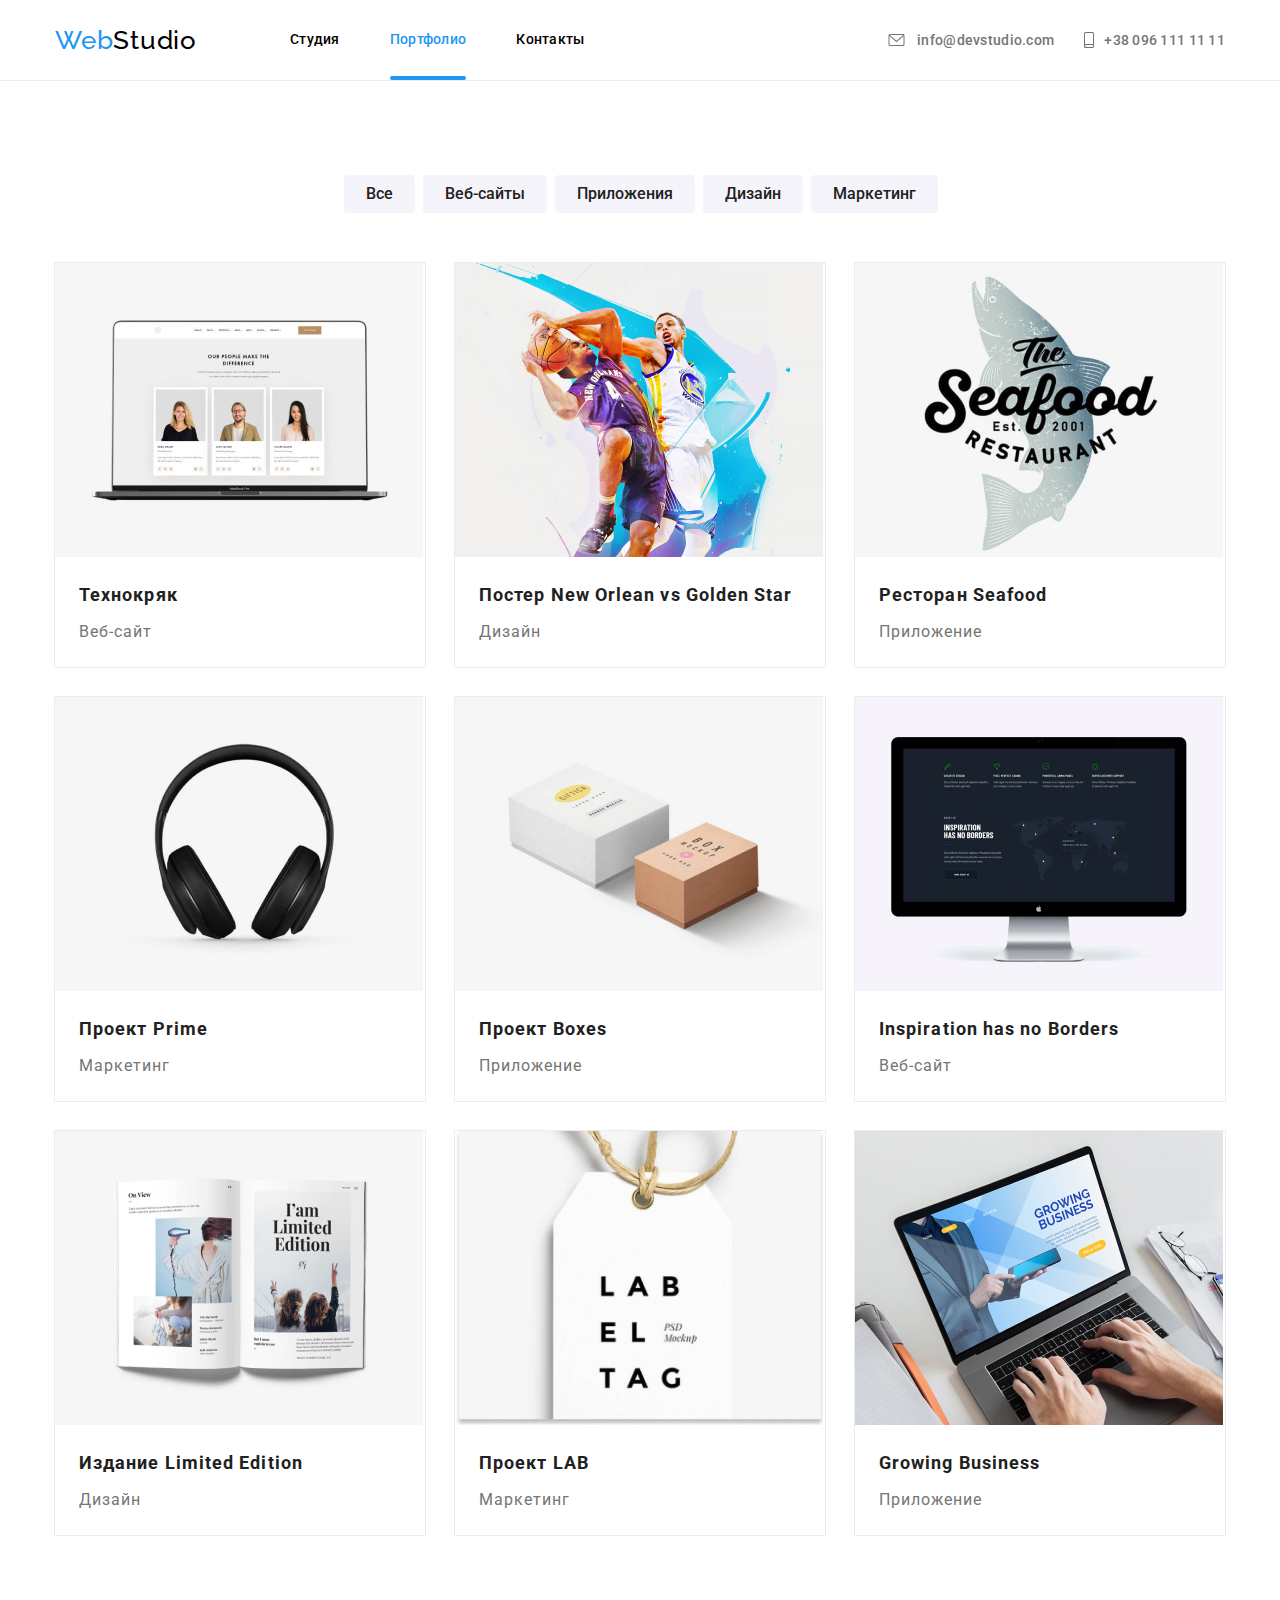
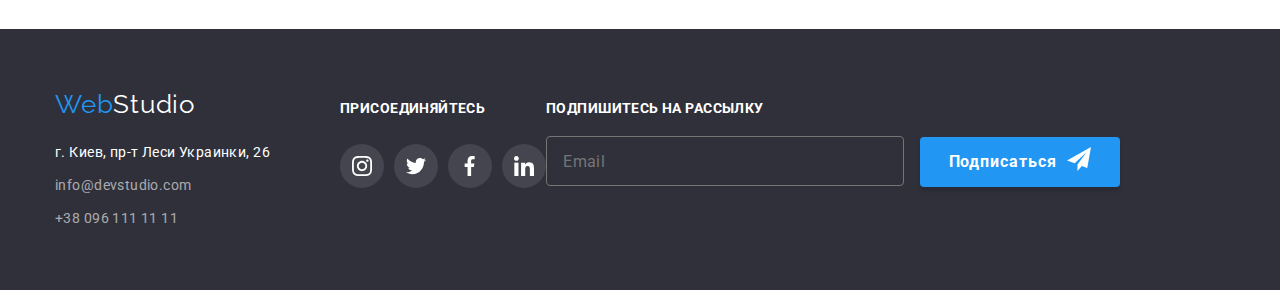
==== commit 909305cd: "Studio + Portfolio BEM" ====
--- a/portfolio.html
+++ b/portfolio.html
@@ -44,162 +44,162 @@
         </div>
     </header>
     <main>
-        <section class="portfolio-main">
-            <div class="container">
+        <section class="portfolio">
+            <div class="container portfolio__container">
                 <!--Скрыть заголовок-->
                 <h1>Портфолио</h1>
-                <div class="portfolio-btns">
-                    <a class="portfolio-btn" href="" >Все</a>
-                    <a class="portfolio-btn" href="" >Веб-сайты</a>
-                    <a class="portfolio-btn" href="" >Приложения</a>
-                    <a class="portfolio-btn" href="" >Дизайн</a>
-                    <a class="portfolio-btn" href="" >Маркетинг</a>
-                </div>
-                <div class="portfolio-cards-gallery">
-                    <ul class="portfolio-gallery">
-                        <li class="portfolio-cards-stack">
+                <div class="portfolio__btns">
+                    <a class="portfolio__btn" href="" >Все</a>
+                    <a class="portfolio__btn" href="" >Веб-сайты</a>
+                    <a class="portfolio__btn" href="" >Приложения</a>
+                    <a class="portfolio__btn" href="" >Дизайн</a>
+                    <a class="portfolio__btn" href="" >Маркетинг</a>
+                </div>
+                <div class="portfolio__gallery">
+                    <ul class="portfolio-list">
+                        <li class="portfolio-list__item">
                            <div class="pf-card">
-                                <a class="portfolio-gal-links" href="#"> 
-                                    <div class="pf-card-image"> 
-                                        <img class="gal-img" src="./images/portfolio/pf1.jpg" alt="Photo" width="370"> 
-                                        <div class="projects-overlay">
-                                            <p>Технокряк это современная <br> площадка распространения <br> коронавируса. Компании <br> используют эту платформу для <br> цифрового шпионажа и атак на <br> защищённые сервера конкурентов.</p>
-                                        </div>
-                                    </div> 
-                                    <div class="project-names">
-                                        <h3>Технокряк</h3>
-                                        <p class="portfolio-names">Веб-сайт</p> 
-                                    </div>
-                                </a>
-                            </div>
-                        </li>
-
-                        <li class="portfolio-cards-stack">
-                            <div class="pf-card">
-                                <a class="portfolio-gal-links" href="#"> 
-                                    <div class="pf-card-image"> 
-                                        <img class="gal-img" src="./images/portfolio/pf2.jpg" alt="Photo" width="370"> 
-                                        <div class="projects-overlay">
-                                            <p>Технокряк это современная <br> площадка распространения <br> коронавируса. Компании <br> используют эту платформу для <br> цифрового шпионажа и атак на <br> защищённые сервера конкурентов.</p>
-                                        </div>
-                                    </div> 
-                                    <div class="project-names">
-                                        <h3>Постер New Orlean vs Golden Star</h3>
-                                        <p class="portfolio-names">Дизайн</p>
-                                    </div>
-                                </a>
-                            </div>
-                        </li>
-
-                        <li class="portfolio-cards-stack">
-                            <div class="pf-card">
-                                <a class="portfolio-gal-links" href="#"> 
-                                    <div class="pf-card-image"> 
-                                        <img class="gal-img" src="./images/portfolio/pf3.jpg" alt="Photo" width="370"> 
-                                        <div class="projects-overlay">
-                                            <p>Технокряк это современная <br> площадка распространения <br> коронавируса. Компании <br> используют эту платформу для <br> цифрового шпионажа и атак на <br> защищённые сервера конкурентов.</p>
-                                        </div>
-                                    </div> 
-                                    <div class="project-names">
-                                        <h3>Ресторан Seafood</h3>
-                                        <p class="portfolio-names">Приложение</p> 
-                                    </div>
-                                </a>
-                            </div>
-                        </li>
-                        <li class="portfolio-cards-stack">
-                            <div class="pf-card">
-                                <a class="portfolio-gal-links" href="#"> 
-                                    <div class="pf-card-image"> 
-                                        <img class="gal-img" src="./images/portfolio/pf4.jpg" alt="Photo" width="370"> 
-                                        <div class="projects-overlay">
-                                            <p>Технокряк это современная <br> площадка распространения <br> коронавируса. Компании <br> используют эту платформу для <br> цифрового шпионажа и атак на <br> защищённые сервера конкурентов.</p>
-                                        </div>
-                                    </div> 
-                                    <div class="project-names">
-                                        <h3>Проект Prime</h3>
-                                        <p class="portfolio-names">Маркетинг</p>
-                                    </div>
-                                </a>
-                            </div>
-                        </li>
-                        <li class="portfolio-cards-stack">
-                            <div class="pf-card">
-                                <a class="portfolio-gal-links" href="#"> 
-                                    <div class="pf-card-image"> 
-                                        <img class="gal-img" src="./images/portfolio/pf5.jpg" alt="Photo" width="370"> 
-                                        <div class="projects-overlay">
-                                            <p>Технокряк это современная <br> площадка распространения <br> коронавируса. Компании <br> используют эту платформу для <br> цифрового шпионажа и атак на <br> защищённые сервера конкурентов.</p>
-                                        </div>
-                                    </div> 
-                                    <div class="project-names">
-                                        <h3>Проект Boxes</h3>
-                                    <p class="portfolio-names">Приложение</p>
-                                    </div>
-                                </a>
-                            </div>
-                        </li>
-                        <li class="portfolio-cards-stack">
-                            <div class="pf-card">
-                                <a class="portfolio-gal-links" href="#"> 
-                                    <div class="pf-card-image"> 
-                                        <img class="gal-img" src="./images/portfolio/pf6.jpg" alt="Photo" width="370"> 
-                                        <div class="projects-overlay">
-                                            <p>Технокряк это современная <br> площадка распространения <br> коронавируса. Компании <br> используют эту платформу для <br> цифрового шпионажа и атак на <br> защищённые сервера конкурентов.</p>
-                                        </div>
-                                    </div> 
-                                    <div class="project-names">
-                                        <h3>Inspiration has no Borders</h3>
-                                        <p class="portfolio-names">Веб-сайт</p>
-                                    </div>
+                                <a class="portfolio-list__link" href="#"> 
+                                    <div class="portfolio-list__cover"> 
+                                        <img class="portfolio-list__image" src="./images/portfolio/pf1.jpg" alt="Photo" width="370"> 
+                                        <div class="portfolio-list__overlay">
+                                            <p>Технокряк это современная <br> площадка распространения <br> коронавируса. Компании <br> используют эту платформу для <br> цифрового шпионажа и атак на <br> защищённые сервера конкурентов.</p>
+                                        </div>
+                                    </div> 
+                                    
+                                    <h3 class="portfolio-list__title">Технокряк</h3>
+                                    <p class="portfolio-list__type">Веб-сайт</p> 
+                                    
+                                </a>
+                            </div>
+                        </li>
+
+                        <li class="portfolio-list__item">
+                            <div class="pf-card">
+                                <a class="portfolio-list__link" href="#"> 
+                                    <div class="portfolio-list__cover"> 
+                                        <img class="portfolio-list__image" src="./images/portfolio/pf2.jpg" alt="Photo" width="370"> 
+                                        <div class="portfolio-list__overlay">
+                                            <p>Технокряк это современная <br> площадка распространения <br> коронавируса. Компании <br> используют эту платформу для <br> цифрового шпионажа и атак на <br> защищённые сервера конкурентов.</p>
+                                        </div>
+                                    </div> 
+                                   
+                                    <h3 class="portfolio-list__title">Постер New Orlean vs Golden Star</h3>
+                                    <p class="portfolio-list__type">Дизайн</p>
+                                   
+                                </a>
+                            </div>
+                        </li>
+
+                        <li class="portfolio-list__item">
+                            <div class="pf-card">
+                                <a class="portfolio-list__link" href="#"> 
+                                    <div class="portfolio-list__cover"> 
+                                        <img class="portfolio-list__image" src="./images/portfolio/pf3.jpg" alt="Photo" width="370"> 
+                                        <div class="portfolio-list__overlay">
+                                            <p>Технокряк это современная <br> площадка распространения <br> коронавируса. Компании <br> используют эту платформу для <br> цифрового шпионажа и атак на <br> защищённые сервера конкурентов.</p>
+                                        </div>
+                                    </div> 
+                                    
+                                    <h3 class="portfolio-list__title">Ресторан Seafood</h3>
+                                    <p class="portfolio-list__type">Приложение</p> 
+                                    
+                                </a>
+                            </div>
+                        </li>
+                        <li class="portfolio-list__item">
+                            <div class="pf-card">
+                                <a class="portfolio-list__link" href="#"> 
+                                    <div class="portfolio-list__cover"> 
+                                        <img class="portfolio-list__image" src="./images/portfolio/pf4.jpg" alt="Photo" width="370"> 
+                                        <div class="portfolio-list__overlay">
+                                            <p>Технокряк это современная <br> площадка распространения <br> коронавируса. Компании <br> используют эту платформу для <br> цифрового шпионажа и атак на <br> защищённые сервера конкурентов.</p>
+                                        </div>
+                                    </div> 
+                                   
+                                    <h3 class="portfolio-list__title">Проект Prime</h3>
+                                    <p class="portfolio-list__type">Маркетинг</p>
+                                   
+                                </a>
+                            </div>
+                        </li>
+                        <li class="portfolio-list__item">
+                            <div class="pf-card">
+                                <a class="portfolio-list__link" href="#"> 
+                                    <div class="portfolio-list__cover"> 
+                                        <img class="portfolio-list__image" src="./images/portfolio/pf5.jpg" alt="Photo" width="370"> 
+                                        <div class="portfolio-list__overlay">
+                                            <p>Технокряк это современная <br> площадка распространения <br> коронавируса. Компании <br> используют эту платформу для <br> цифрового шпионажа и атак на <br> защищённые сервера конкурентов.</p>
+                                        </div>
+                                    </div> 
+                                    
+                                    <h3 class="portfolio-list__title">Проект Boxes</h3>
+                                    <p class="portfolio-list__type">Приложение</p>
+                                    
+                                </a>
+                            </div>
+                        </li>
+                        <li class="portfolio-list__item">
+                            <div class="pf-card">
+                                <a class="portfolio-list__link" href="#"> 
+                                    <div class="portfolio-list__cover"> 
+                                        <img class="portfolio-list__image" src="./images/portfolio/pf6.jpg" alt="Photo" width="370"> 
+                                        <div class="portfolio-list__overlay">
+                                            <p>Технокряк это современная <br> площадка распространения <br> коронавируса. Компании <br> используют эту платформу для <br> цифрового шпионажа и атак на <br> защищённые сервера конкурентов.</p>
+                                        </div>
+                                    </div> 
+                                    
+                                    <h3 class="portfolio-list__title">Inspiration has no Borders</h3>
+                                    <p class="portfolio-list__type">Веб-сайт</p>
+                                
                                 </a>
                             </div>
                         </li> 
-                        <li class="portfolio-cards-stack">
-                            <div class="pf-card">
-                                <a class="portfolio-gal-links" href="#"> 
-                                    <div class="pf-card-image"> 
-                                        <img class="gal-img" src="./images/portfolio/pf7.jpg" alt="Photo" width="370"> 
-                                        <div class="projects-overlay">
-                                            <p>Технокряк это современная <br> площадка распространения <br> коронавируса. Компании <br> используют эту платформу для <br> цифрового шпионажа и атак на <br> защищённые сервера конкурентов.</p>
-                                        </div>
-                                    </div> 
-                                    <div class="project-names">
-                                        <h3>Издание Limited Edition</h3>
-                                        <p class="portfolio-names">Дизайн</p>
-                                    </div>
-                                </a>
-                            </div>
-                        </li>
-                        <li class="portfolio-cards-stack">
-                            <div class="pf-card">
-                                <a class="portfolio-gal-links" href="#"> 
-                                    <div class="pf-card-image"> 
-                                        <img class="gal-img" src="./images/portfolio/pf8.jpg" alt="Photo" width="370"> 
-                                        <div class="projects-overlay">
-                                            <p>Технокряк это современная <br> площадка распространения <br> коронавируса. Компании <br> используют эту платформу для <br> цифрового шпионажа и атак на <br> защищённые сервера конкурентов.</p>
-                                        </div>
-                                    </div> 
-                                    <div class="project-names">
-                                        <h3>Проект LAB</h3>
-                                        <p class="portfolio-names">Маркетинг</p> 
-                                    </div>
-                                </a>
-                            </div>
-                        </li>
-                        <li class="portfolio-cards-stack">
-                            <div class="pf-card">
-                                <a class="portfolio-gal-links" href="#"> 
-                                    <div class="pf-card-image"> 
-                                        <img class="gal-img" src="./images/portfolio/pf9.jpg" alt="Photo" width="370"> 
-                                        <div class="projects-overlay">
-                                            <p>Технокряк это современная <br> площадка распространения <br> коронавируса. Компании <br> используют эту платформу для <br> цифрового шпионажа и атак на <br> защищённые сервера конкурентов.</p>
-                                        </div>
-                                    </div> 
-                                    <div class="project-names">
-                                        <h3>Growing Business</h3>
-                                    <p class="portfolio-names">Приложение</p> 
-                                    </div>
+                        <li class="portfolio-list__item">
+                            <div class="pf-card">
+                                <a class="portfolio-list__link" href="#"> 
+                                    <div class="portfolio-list__cover"> 
+                                        <img class="portfolio-list__image" src="./images/portfolio/pf7.jpg" alt="Photo" width="370"> 
+                                        <div class="portfolio-list__overlay">
+                                            <p>Технокряк это современная <br> площадка распространения <br> коронавируса. Компании <br> используют эту платформу для <br> цифрового шпионажа и атак на <br> защищённые сервера конкурентов.</p>
+                                        </div>
+                                    </div> 
+                                   
+                                    <h3 class="portfolio-list__title">Издание Limited Edition</h3>
+                                    <p class="portfolio-list__type">Дизайн</p>
+                                    
+                                </a>
+                            </div>
+                        </li>
+                        <li class="portfolio-list__item">
+                            <div class="pf-card">
+                                <a class="portfolio-list__link" href="#"> 
+                                    <div class="portfolio-list__cover"> 
+                                        <img class="portfolio-list__image" src="./images/portfolio/pf8.jpg" alt="Photo" width="370"> 
+                                        <div class="portfolio-list__overlay">
+                                            <p>Технокряк это современная <br> площадка распространения <br> коронавируса. Компании <br> используют эту платформу для <br> цифрового шпионажа и атак на <br> защищённые сервера конкурентов.</p>
+                                        </div>
+                                    </div> 
+                                    
+                                    <h3 class="portfolio-list__title">Проект LAB</h3>
+                                    <p class="portfolio-list__type">Маркетинг</p> 
+                                   
+                                </a>
+                            </div>
+                        </li>
+                        <li class="portfolio-list__item">
+                            <div class="pf-card">
+                                <a class="portfolio-list__link" href="#"> 
+                                    <div class="portfolio-list__cover"> 
+                                        <img class="portfolio-list__image" src="./images/portfolio/pf9.jpg" alt="Photo" width="370"> 
+                                        <div class="portfolio-list__overlay">
+                                            <p>Технокряк это современная <br> площадка распространения <br> коронавируса. Компании <br> используют эту платформу для <br> цифрового шпионажа и атак на <br> защищённые сервера конкурентов.</p>
+                                        </div>
+                                    </div> 
+                                    
+                                    <h3 class="portfolio-list__title">Growing Business</h3>
+                                    <p class="portfolio-list__type">Приложение</p> 
+                        
                                 </a>
                             </div>
                         </li>
@@ -208,57 +208,57 @@
             </div>
         </section>
         <footer class="footer"> 
-            <div class="container">
+            <div class="container footer__container">
                 <div class="footer-address-container">
-                    <a class="logo-foot" href=""><span class="web">Web</span>Studio</a>
+                    <a class="logo dark" href=""><span class="web">Web</span>Studio</a>
                     <address>
                     <ul class="footer-address"> 
-                            <li> <a class="link-foot-adr" href="https://goo.gl/maps/Ae1zcUtkZR1KB5ff6">г. Киев, пр-т Леси Украинки, 26</a></li>
-                            <li> <a class="link-foot" href="mailto:info@devstudio.com">info@devstudio.com</a></li>
-                            <li> <a class="link-foot" href="tel:+380961111111">+38 096 111 11 11</a></li>
+                        <li class="footer-address__item"> <a class="footer-address__link white" href="https://goo.gl/maps/Ae1zcUtkZR1KB5ff6">г. Киев, пр-т Леси Украинки, 26</a></li>
+                        <li class="footer-address__item"> <a class="footer-address__link" href="mailto:info@devstudio.com">info@devstudio.com</a></li>
+                        <li class="footer-address__item"> <a class="footer-address__link" href="tel:+380961111111">+38 096 111 11 11</a></li>
                     </ul>
                     </address>
                 </div>
                 <div class="footer-links">
-                    <p>Присоединяйтесь</p>
-                    <ul class="footer-social-netw">
-                        <li>
-                            <a class="foot-social-links" href="#">
-                                <svg class="social-netw-icon" width="20" height="20">
+                    <p class="footer-links__title">Присоединяйтесь</p>
+                    <ul class="social-networks">
+                        <li class="social-networks__item footer">
+                            <a class="social-networks__link footer" href="#">
+                                <svg class="social-networks__icon" width="20" height="20">
                                     <use href="./images/icons/symbol-defs.svg#icon-inst"></use>
                                 </svg>
                             </a>
                         </li>
-                        <li>
-                            <a class="foot-social-links" href="#">
-                                <svg class="social-netw-icon" width="20" height="20">
+                        <li class="social-networks__item footer">
+                            <a class="social-networks__link footer" href="#">
+                                <svg class="social-networks__icon" width="20" height="20">
                                     <use href="./images/icons/symbol-defs.svg#icon-twit"></use>
                                 </svg>
                             </a>
                         </li>
-                        <li>
-                            <a class="foot-social-links" href="#">
-                                <svg class="social-netw-icon" width="20" height="20">
+                        <li class="social-networks__item footer">
+                            <a class="social-networks__link footer" href="#">
+                                <svg class="social-networks__icon" width="20" height="20">
                                     <use href="./images/icons/symbol-defs.svg#icon-fb"></use>
                                 </svg>
                             </a>
                         </li>
-                        <li>
-                            <a class="foot-social-links" href="#">
-                                <svg class="social-netw-icon" width="20" height="20">
+                        <li class="social-networks__item footer">
+                            <a class="social-networks__link footer" href="#">
+                                <svg class="social-networks__icon" width="20" height="20">
                                     <use href="./images/icons/symbol-defs.svg#icon-in"></use>
                                 </svg>
                             </a>
                         </li>
                     </ul>
                 </div>
-                <div class="footer-form-container">
-                    <p> Подпишитесь на рассылку </p>
+                <div class="footer__form">
+                    <p class="footer-form-title"> Подпишитесь на рассылку </p>
                     <form class="footer-form">
-                        <div class="mail-footer-block">
-                            <input class="input-footer" type="mail" name="mail" id="mail-footer" placeholder="Email"> 
-                            <button type="submit">Подписаться 
-                                <svg class="send-icon" width="24" height="24">
+                        <div class="footer-form__block">
+                            <input class="footer-form__input" type="mail" name="mail" id="mail-footer" placeholder="Email"> 
+                            <button class="footer-button" type="submit">Подписаться 
+                                <svg class="footer-button__icon" width="24" height="24">
                                 <use href="./images/icons/symbol-defs.svg#icon-send"></use>
                                 </svg>
                          </button>
@@ -266,7 +266,7 @@
                     </form>
                 </div>
             </div>
-      </footer>
+        </footer>
     </main>
 </body>
 </html>
--- a/css/main.min.css
+++ b/css/main.min.css
@@ -1,2 +1,2 @@
-/*! modern-normalize v1.0.0 | MIT License | https://github.com/sindresorhus/modern-normalize */ul{list-style:none}a{text-decoration:none}code,kbd,samp,pre{font-family:'Open Sans', sans-serif;font-size:1em}*,*::before,*::after{-webkit-box-sizing:border-box;box-sizing:border-box}:root{-moz-tab-size:4;-o-tab-size:4;tab-size:4}html{line-height:1.15;-webkit-text-size-adjust:100%}body{margin:0;padding:0}body{font-family:system-ui,-apple-system,"Segoe UI",Roboto,Helvetica,Arial,sans-serif,"Apple Color Emoji","Segoe UI Emoji"}hr{height:0;color:inherit}abbr[title]{-webkit-text-decoration:underline dotted;text-decoration:underline dotted}b,strong{font-weight:bolder}small{font-size:80%}sub,sup{font-size:75%;line-height:0;position:relative;vertical-align:baseline}sub{bottom:-0.25em}sup{top:-0.5em}table{text-indent:0;border-color:inherit}button,input,optgroup,select,textarea{font-family:inherit;font-size:100%;line-height:1.15;margin:0}address{font-style:normal}button,select{text-transform:none}button,[type='button'],[type='reset'],[type='submit']{-webkit-appearance:button}::-moz-focus-inner{border-style:none;padding:0}:-moz-focusring{outline:1px dotted ButtonText}:-moz-ui-invalid{box-shadow:none}legend{padding:0}progress{vertical-align:baseline}::-webkit-inner-spin-button,::-webkit-outer-spin-button{height:auto}[type='search']{-webkit-appearance:textfield;outline-offset:-2px}::-webkit-search-decoration{-webkit-appearance:none}::-webkit-file-upload-button{-webkit-appearance:button;font:inherit}summary{display:list-item}*{margin:0;padding:0}body{font-family:'Roboto', sans-serif}.container{width:1200px;padding:15px 15px;margin:0 auto}header{background-color:#fff;color:#212121;font-weight:500;font-size:14px;line-height:16px;border-bottom:1px solid #ECECEC}.header-nav,.nav-list,.header-address{display:-webkit-box;display:-ms-flexbox;display:flex}img{display:block}.header .container{display:-webkit-box;display:-ms-flexbox;display:flex;-webkit-box-pack:baseline;-ms-flex-pack:baseline;justify-content:baseline;-webkit-box-align:center;-ms-flex-align:center;align-items:center;max-height:80px}.nav-list{margin-left:93px;margin-top:32px;margin-bottom:35px}.nav-list__item:not(:last-child){margin-right:50px}.header-address{margin-left:auto}.header-address__item:not(:first-child){margin-left:30px;margin-right:0}.header-address__link{display:-webkit-box;display:-ms-flexbox;display:flex;color:#757575;-webkit-box-align:center;-ms-flex-align:center;align-items:center;padding-top:32px;padding-bottom:32px;color:#757575;font-weight:500;font-size:14px;line-height:16px;letter-spacing:0.02em;-webkit-transition:color 250ms cubic-bezier(0.4, 0, 0.2, 1);transition:color 250ms cubic-bezier(0.4, 0, 0.2, 1)}.header-address__icon{fill:currentColor}.header-address__link:hover,.header-address__link:focus,.header-address__link:hover .header-address__icon,.header-address__link:focus .header-address__icon,.header-address__link:hover .header-address__icon,.header-address__link:focus .header-address__icon{color:#2196F3;fill:#2196F3}.title{color:#212121;font-weight:700;font-size:36px;line-height:42px;text-align:center;letter-spacing:0.03em}.nav-list__link{color:#000;font-weight:500;font-size:14px;line-height:16px;letter-spacing:0.02em;position:relative;-webkit-transition:color 250ms cubic-bezier(0.4, 0, 0.2, 1);transition:color 250ms cubic-bezier(0.4, 0, 0.2, 1)}.nav-list__link:hover,.nav-list__link:focus{color:#2196F3}.nav-list__link.current{color:#2196F3}.nav-list__link.current::after{content:"";position:absolute;display:block;background-color:#2196F3;width:100%;height:4px;border-radius:2px;bottom:-33px}.header-address__icon{display:inline-block;-webkit-box-align:center;-ms-flex-align:center;align-items:center;margin-right:10px;fill:#757575}.header-logo{margin-top:24px;margin-bottom:23px;color:#000;font-size:26px;line-height:31px;font-family:'Raleway', sans-serif;letter-spacing:0.03em}.web{color:#2196F3;font-size:26px;line-height:31px;font-family:'Raleway', sans-serif;letter-spacing:0.03em}.hero .container{height:600px}.hero{background-color:#2F303A;max-width:1600px;background-image:-webkit-gradient(linear, left top, right top, from(rgba(47,48,58,0.4)), to(rgba(47,48,58,0.4))),url(../images/background/bg-img.png);background-image:linear-gradient(to right, rgba(47,48,58,0.4), rgba(47,48,58,0.4)),url(../images/background/bg-img.png);background-size:cover;background-repeat:no-repeat;background-position:center;margin-right:auto;margin-left:auto}.hero__title{margin-left:252px;margin-right:252px;margin-top:200px;margin-bottom:30px;color:#fff;font-weight:900;font-size:44px;line-height:60px;text-align:center;letter-spacing:0.06em;text-transform:uppercase}.hero__btn{margin-left:468px;margin-right:468px;padding:10px 32px;background-color:#2196F3;font-weight:700;font-size:16px;line-height:30px;color:#fff;text-align:center;letter-spacing:0.06em;border:none;border-radius:4px;cursor:pointer}.about .container{padding-top:94px;padding-bottom:94px}.features{display:-webkit-box;display:-ms-flexbox;display:flex;-webkit-box-align:center;-ms-flex-align:center;align-items:center;margin-bottom:94px;margin-left:0;margin-right:0;background:transparent}.features__title{margin-bottom:10px;color:#212121;font-weight:700;font-size:14px;line-height:16px;letter-spacing:0.03em;text-transform:uppercase}.features__article{color:#757575;font-weight:400;font-size:14px;line-height:24px;letter-spacing:0.03em;margin-bottom:94px}.features__icon{-webkit-box-align:center;-ms-flex-align:center;align-items:center;-webkit-box-pack:center;-ms-flex-pack:center;justify-content:center;height:70px;width:70px}.features-thumb{display:-webkit-box;display:-ms-flexbox;display:flex;background:#F5F4FA;border-radius:4px;-webkit-box-pack:center;-ms-flex-pack:center;justify-content:center;-webkit-box-align:center;-ms-flex-align:center;align-items:center;margin-bottom:30px;width:270px;height:120px}.features__item{width:270px;height:101px}.features__item:not(:last-child){margin-right:30px}.about h2{margin-bottom:50px}.about-pictures{margin-top:94px;padding-bottom:94px}.about-pictures .about-images{display:-webkit-box;display:-ms-flexbox;display:flex;margin-top:50px;-webkit-box-pack:center;-ms-flex-pack:center;justify-content:center}.images{width:370px}.images:nth-child(2){margin-left:30px;margin-right:30px}.team .container{-webkit-box-align:center;-ms-flex-align:center;align-items:center;padding-top:94px;padding-bottom:94px}.team h2{margin-bottom:94px}.workers{display:-webkit-box;display:-ms-flexbox;display:flex;-webkit-box-align:center;-ms-flex-align:center;align-items:center;margin-left:0;margin-right:0}.workers>li:nth-child(1){margin-right:30px}.workers>li:nth-child(2){margin-right:30px}.workers>li:nth-child(3){margin-right:30px}.workers>li{width:270px}.worker-names{background-color:#fff;padding-top:30px;padding-bottom:30px;text-align:center;letter-spacing:0.03em;border-bottom-left-radius:4px;border-bottom-right-radius:4px;-webkit-box-shadow:0px 1px 3px rgba(0,0,0,0.12),0px 1px 1px rgba(0,0,0,0.14),0px 2px 1px rgba(0,0,0,0.2);box-shadow:0px 1px 3px rgba(0,0,0,0.12),0px 1px 1px rgba(0,0,0,0.14),0px 2px 1px rgba(0,0,0,0.2)}.workers h3{margin-bottom:10px}.team{background:#F5F4FA}.name{color:#212121;font-weight:500;font-size:16px;line-height:19px;letter-spacing:0.03em}.work-position{color:#757575;font-weight:400;font-size:16px;line-height:19px;text-align:center;letter-spacing:0.03em}.social-netw-container{display:-webkit-box;display:-ms-flexbox;display:flex;-webkit-box-pack:center;-ms-flex-pack:center;justify-content:center}.social-links{display:-webkit-box;display:-ms-flexbox;display:flex;-webkit-box-pack:center;-ms-flex-pack:center;justify-content:center;-webkit-box-align:center;-ms-flex-align:center;align-items:center;margin-top:16px;width:44px;height:44px;color:#AFB1B8;border-radius:50%;-webkit-transition:color 250ms cubic-bezier(0.4, 0, 0.2, 1);transition:color 250ms cubic-bezier(0.4, 0, 0.2, 1)}.social-netw-icon{fill:currentColor}.social-links:hover,.social-links:focus{color:#fff;background-color:#2196F3;border:1px solid #2196F3}.social-netw-container>li:nth-child(2n+1){margin-right:10px}.social-netw-container>li:nth-child(2n+2){margin-right:10px}.social-netw-container>li:nth-child(3){margin-right:10px}.title-clients{color:#212121;padding-top:94px;margin-bottom:50px;font-weight:700;font-size:36px;line-height:42px;text-align:center;letter-spacing:0.03em}.clients .container{-webkit-box-align:center;-ms-flex-align:center;align-items:center}.clients-icons{display:-webkit-box;display:-ms-flexbox;display:flex;-ms-flex-wrap:wrap;flex-wrap:wrap;-webkit-box-align:center;-ms-flex-align:center;align-items:center;-webkit-box-pack:center;-ms-flex-pack:center;justify-content:center;padding-bottom:94px;margin-right:-30px;margin-top:-30px}.client-icon{-webkit-box-align:center;-ms-flex-align:center;align-items:center;-webkit-box-pack:center;-ms-flex-pack:center;justify-content:center;fill:#AFB1B8}.clients-icons>li:nth-child(2n+1){margin-right:30px}.clients-icons>li:nth-child(2n+2){margin-right:30px}.clients-icons>li:nth-child(3){margin-right:30px}.client-icon:hover,.client-icon:focus{fill:#2196F3}.clients-link{display:-webkit-box;display:-ms-flexbox;display:flex;-webkit-box-pack:center;-ms-flex-pack:center;justify-content:center;-webkit-box-align:center;-ms-flex-align:center;align-items:center;width:170px;height:90px;color:#AFB1B8;border-radius:4px;border:1px solid #AFB1B8}.client-icon{fill:currentColor}.clients-link:hover,.clients-link:focus{color:#2196F3;border:1px solid #2196F3}.footer .container{display:-webkit-box;display:-ms-flexbox;display:flex;-webkit-box-align:baseline;-ms-flex-align:baseline;align-items:baseline;padding-top:60px;padding-bottom:60px;-webkit-box-pack:left;-ms-flex-pack:left;justify-content:left}footer{background-color:#2F303A}.logo-foot{color:#fff;font-size:26px;line-height:31px;font-family:'Raleway', sans-serif;letter-spacing:0.03em}.footer-address{margin-top:20px}.footer-address li:nth-child(1){margin-bottom:9px}.footer-address li:nth-child(2){margin-bottom:9px}.link-foot-adr{color:#fff;font-weight:400;font-size:14px;line-height:24px;letter-spacing:0.03em}.link-foot{color:rgba(255,255,255,0.6);font-weight:400;font-size:14px;line-height:24px;letter-spacing:0.03em}.footer-links{margin-left:70px}.footer-links p{-webkit-box-align:baseline;-ms-flex-align:baseline;align-items:baseline;margin-bottom:20px;color:#fff;font-weight:700;font-size:14px;line-height:16px;letter-spacing:0.03em;text-transform:uppercase;font-family:'Roboto', sans-serif}.footer-social-netw{display:-webkit-box;display:-ms-flexbox;display:flex;-webkit-box-align:baseline;-ms-flex-align:baseline;align-items:baseline}.foot-social-links{background-color:rgba(255,255,255,0.1);display:-webkit-box;display:-ms-flexbox;display:flex;-webkit-box-pack:center;-ms-flex-pack:center;justify-content:center;-webkit-box-align:center;-ms-flex-align:center;align-items:center;width:44px;height:44px;color:#fff;border-radius:50%}.footer-social-netw>li:nth-child(2n+1){margin-right:10px}.footer-social-netw>li:nth-child(2n+2){margin-right:10px}.footer-social-netw>li:nth-child(3){margin-right:10px}.foot-social-links:hover,.social-links:focus{color:#fff;background-color:#2196F3}.portfolio-main .container{padding-top:94px;padding-bottom:94px}.portfolio-main h1{display:none}.portfolio-btns{display:-webkit-box;display:-ms-flexbox;display:flex;margin-left:280px;margin-right:279px;margin-bottom:50px;-webkit-box-pack:center;-ms-flex-pack:center;justify-content:center}.portfolio-btns a:nth-child(1){margin-right:8px;margin-left:0}.portfolio-btns a:nth-child(3){margin-right:8px;margin-left:0}.portfolio-btns a:nth-child(2n+2){margin-right:8px;margin-left:0}.portfolio-btn{background-color:#F5F4FA;padding:6px 22px;color:#212121;font-weight:500;font-size:16px;line-height:26px;text-align:center;height:38px;width:auto;border-radius:4px}.portfolio-btn:hover,.portfolio-btn:focus{background-color:#2196F3;color:#fff;font-weight:500;font-size:16px;line-height:26px;-webkit-box-shadow:0px 3px 1px rgba(0,0,0,0.1),0px 1px 2px rgba(0,0,0,0.08),0px 2px 2px rgba(0,0,0,0.12);box-shadow:0px 3px 1px rgba(0,0,0,0.1),0px 1px 2px rgba(0,0,0,0.08),0px 2px 2px rgba(0,0,0,0.12)}.portfolio-gallery{display:-webkit-box;display:-ms-flexbox;display:flex;-ms-flex-wrap:wrap;flex-wrap:wrap;-webkit-box-pack:center;-ms-flex-pack:center;justify-content:center;margin-top:-30px;margin-left:-30px}.portfolio-cards-stack{background-color:#fff;outline:1px solid #ECECEC;-ms-flex-preferred-size:calc(100% / 3 - 30px);flex-basis:calc(100% / 3 - 30px);margin-left:30px;margin-top:30px;-webkit-box-sizing:border-box;box-sizing:border-box;position:relative;-webkit-transition:opacity 250ms cubic-bezier(0.4, 0, 0.2, 1),-webkit-box-shadow 250ms cubic-bezier(0.4, 0, 0.2, 1);transition:opacity 250ms cubic-bezier(0.4, 0, 0.2, 1),-webkit-box-shadow 250ms cubic-bezier(0.4, 0, 0.2, 1);transition:box-shadow 250ms cubic-bezier(0.4, 0, 0.2, 1),opacity 250ms cubic-bezier(0.4, 0, 0.2, 1);transition:box-shadow 250ms cubic-bezier(0.4, 0, 0.2, 1),opacity 250ms cubic-bezier(0.4, 0, 0.2, 1),-webkit-box-shadow 250ms cubic-bezier(0.4, 0, 0.2, 1)}.project-names h3{color:#212121;margin-top:20px;margin-bottom:4px;margin-left:24px;font-weight:700;font-size:18px;line-height:36px;letter-spacing:0.06em;font-family:'Roboto', sans-serif}.project-names p{color:#757575;font-weight:400;font-size:16px;line-height:30px;letter-spacing:0.06em;margin-left:24px;padding-bottom:20px;font-family:'Roboto', sans-serif}.portfolio-cards-stack:hover,.portfolio-cards-stack:focus{-webkit-box-shadow:0px 1px 1px rgba(0,0,0,0.12),0px 4px 4px rgba(0,0,0,0.06),1px 4px 6px rgba(0,0,0,0.16);box-shadow:0px 1px 1px rgba(0,0,0,0.12),0px 4px 4px rgba(0,0,0,0.06),1px 4px 6px rgba(0,0,0,0.16)}.images-thumb::before{content:"";display:inline-block;position:absolute;height:70px;width:100%;bottom:0;background-color:rgba(47,48,58,0.8)}.images-title-name{color:#fff;display:-webkit-box;display:-ms-flexbox;display:flex;font-weight:700;font-size:14px;line-height:16px;text-align:center;-webkit-box-pack:center;-ms-flex-pack:center;justify-content:center;letter-spacing:0.03em;text-transform:uppercase;font-family:'Roboto', sans-serif}.images-title{display:inline-block;position:absolute;top:251px;width:100%}.images-thumb{position:relative}.images-thumb:nth-child(2){margin-left:30px;margin-right:30px}.projects-overlay{position:absolute;top:0;left:0;width:100%;height:100%;background-color:#2196F3;opacity:0;padding:63px 24px;-webkit-transform:translateY(100%);transform:translateY(100%);-webkit-transition:opacity 250ms cubic-bezier(0.4, 0, 0.2, 1),-webkit-transform 250ms cubic-bezier(0.4, 0, 0.2, 1);transition:opacity 250ms cubic-bezier(0.4, 0, 0.2, 1),-webkit-transform 250ms cubic-bezier(0.4, 0, 0.2, 1);transition:transform 250ms cubic-bezier(0.4, 0, 0.2, 1),opacity 250ms cubic-bezier(0.4, 0, 0.2, 1);transition:transform 250ms cubic-bezier(0.4, 0, 0.2, 1),opacity 250ms cubic-bezier(0.4, 0, 0.2, 1),-webkit-transform 250ms cubic-bezier(0.4, 0, 0.2, 1)}.pf-card-image{position:relative;overflow:hidden;border-style:none;width:368px;height:294px}.portfolio-gal-links:hover .projects-overlay,.portfolio-gal-links:focus .projects-overlay{-webkit-transform:translateX(0);transform:translateX(0);opacity:0.9}.projects-overlay p{color:#fff;position:absolute;display:-webkit-box;display:-ms-flexbox;display:flex;font-weight:400;font-size:18px;line-height:28px;letter-spacing:0.03em;font-family:'Roboto', sans-serif;top:63px;left:24px}.backdrop{width:100%;height:100%;background-color:rgba(255,255,255,0.6);position:fixed;top:0;left:0;-webkit-transition:opacity 250ms cubic-bezier(0.4, 0, 0.2, 1);transition:opacity 250ms cubic-bezier(0.4, 0, 0.2, 1)}.modal{position:absolute;top:50%;left:50%;-webkit-transform:translateX(-50%) translateY(-50%);transform:translateX(-50%) translateY(-50%);width:528px;height:581px;background-color:#fff;-webkit-box-shadow:0px 1px 3px rgba(0,0,0,0.12),0px 1px 1px rgba(0,0,0,0.14),0px 2px 1px rgba(0,0,0,0.2);box-shadow:0px 1px 3px rgba(0,0,0,0.12),0px 1px 1px rgba(0,0,0,0.14),0px 2px 1px rgba(0,0,0,0.2);border-radius:4px}.backdrop-modal-btn{position:absolute;top:8px;right:8px;width:30px;height:30px;cursor:pointer;fill:#212121;border:1px solid #AFB1B8;border-radius:50%;outline:transparent;padding:none;display:-webkit-inline-box;display:-ms-inline-flexbox;display:inline-flex;-webkit-box-pack:center;-ms-flex-pack:center;justify-content:center;-webkit-box-align:center;-ms-flex-align:center;align-items:center;background:transparent;-webkit-transition:fill 250ms cubic-bezier(0.4, 0, 0.2, 1);transition:fill 250ms cubic-bezier(0.4, 0, 0.2, 1)}.backdrop-modal-btn:hover,.backdrop-modal-btn:focus{fill:#2196F3}.backdrop.is-hidden{opacity:0;pointer-events:none}.modal p{margin-top:40px;margin-bottom:12px;color:#212121;font-weight:700;font-size:20px;line-height:23px;text-align:center;letter-spacing:0.03em;font-family:'Roboto', sans-serif}.form{display:-webkit-box;display:-ms-flexbox;display:flex;-webkit-box-orient:vertical;-webkit-box-direction:normal;-ms-flex-direction:column;flex-direction:column;-webkit-box-align:left;-ms-flex-align:left;align-items:left;-webkit-box-pack:left;-ms-flex-pack:left;justify-content:left}form label{margin-left:40px}.label-input-block{margin-bottom:10px;color:#757575;font-weight:400;font-size:12px;line-height:14px;letter-spacing:0.01em;font-family:'Roboto', sans-serif}.form button{background-color:#2196F3;width:200px;height:50px;margin-bottom:40px;margin:auto;background-color:#2196F3;font-weight:700;font-size:16px;line-height:30px;color:#fff;text-align:center;letter-spacing:0.06em;border:none;outline:transparent;border-radius:4px;cursor:pointer;-webkit-box-shadow:0px 4px 4px rgba(0,0,0,0.15);box-shadow:0px 4px 4px rgba(0,0,0,0.15)}.checkbox-block{margin-top:10px;margin-bottom:30px;display:-webkit-box;display:-ms-flexbox;display:flex;-webkit-box-align:center;-ms-flex-align:center;align-items:center;-webkit-box-pack:center;-ms-flex-pack:center;justify-content:center;color:#757575;font-weight:400;font-size:14px;line-height:24px;letter-spacing:0.03em;font-family:'Roboto', sans-serif}.checkbox{-webkit-appearance:none;-moz-appearance:none;appearance:none;width:16px;height:15px;border:2px solid #2F303A;border-radius:4px;outline:transparent;display:inline-block}.checkbox:checked{width:16px;height:15px;border:none;margin:0;padding:0;display:block;background-image:url(../images/icons/check-full.svg)}.conditions{margin-left:8.38px}.conditions a{color:#2196F3;border-bottom:0.75px solid #2196F3}.label-input-block input{margin-left:40px;margin-top:4px;width:448px;height:40px;padding:12px 42px;font-family:inherit;display:-webkit-box;display:-ms-flexbox;display:flex;-webkit-box-align:center;-ms-flex-align:center;align-items:center;-webkit-box-pack:center;-ms-flex-pack:center;justify-content:center;color:#757575;font-weight:400;font-size:14px;line-height:24px;letter-spacing:0.03em;border:1px solid #AFB1B8;border-radius:4px;-webkit-transition:border 250ms cubic-bezier(0.4, 0, 0.2, 1);transition:border 250ms cubic-bezier(0.4, 0, 0.2, 1)}.input-field-box{position:relative}.form-icon{position:absolute;top:14px;left:56px;fill:#212121;-webkit-transition:fill 250ms cubic-bezier(0.4, 0, 0.2, 1);transition:fill 250ms cubic-bezier(0.4, 0, 0.2, 1)}.label-input-block:focus .form-icon,.label-input-block:hover .form-icon,.label-input-block:active .form-icon{fill:#2196F3}.label-input-block input:focus-within,.label-input-block input:hover,.label-input-block input:active{border:1px solid #2196F3;outline:transparent}.form .label-input-block:nth-child(4) .input-field{vertical-align:top;padding:12px 16px;height:120px;color:#757575;font-weight:400;font-size:14px;line-height:24px;letter-spacing:0.03em;font-family:'Roboto', sans-serif}.label-input-block input::-webkit-input-placeholder{position:absolute;color:rgba(117,117,117,0.5);top:12px;left:16px;font-weight:400;font-size:12px;line-height:14px;letter-spacing:0.01em;font-family:'Roboto', sans-serif}.label-input-block input:-ms-input-placeholder{position:absolute;color:rgba(117,117,117,0.5);top:12px;left:16px;font-weight:400;font-size:12px;line-height:14px;letter-spacing:0.01em;font-family:'Roboto', sans-serif}.label-input-block input::-ms-input-placeholder{position:absolute;color:rgba(117,117,117,0.5);top:12px;left:16px;font-weight:400;font-size:12px;line-height:14px;letter-spacing:0.01em;font-family:'Roboto', sans-serif}.label-input-block input::placeholder{position:absolute;color:rgba(117,117,117,0.5);top:12px;left:16px;font-weight:400;font-size:12px;line-height:14px;letter-spacing:0.01em;font-family:'Roboto', sans-serif}.footer-form{display:-webkit-box;display:-ms-flexbox;display:flex}.footer-form-container{margin-left:93px;margin-right:auto}.footer-form-container p{margin-bottom:20px;color:#fff;font-weight:700;font-size:14px;line-height:16px;letter-spacing:0.03em;text-transform:uppercase;font-family:'Roboto', sans-serif}.footer-form button{display:-webkit-inline-box;display:-ms-inline-flexbox;display:inline-flex;margin-left:auto;margin-right:auto;padding:10px 28.5px;background-color:#2196F3;outline:transparent;border:none;-webkit-box-shadow:0px 4px 4px rgba(0,0,0,0.15);box-shadow:0px 4px 4px rgba(0,0,0,0.15);border-radius:4px;font-weight:700;font-size:16px;line-height:30px;color:#fff;-webkit-box-pack:center;-ms-flex-pack:center;justify-content:center;text-align:center;letter-spacing:0.06em;cursor:pointer}.send-icon{margin-left:10px}.footer-form input{margin-right:12px;padding-top:15px;padding-bottom:15px;padding-left:16px;background-color:#2F303A;width:358px;height:50px;font-weight:400;font-size:16px;line-height:20px;letter-spacing:0.03em;color:#ECECEC;font-family:'Roboto', sans-serif;border:1px solid #757575;border-radius:4px;outline:transparent}.footer-form input:hover,.footer-form input:focus{outline:transparent}
+/*! modern-normalize v1.0.0 | MIT License | https://github.com/sindresorhus/modern-normalize */ul{list-style:none}a{text-decoration:none}code,kbd,samp,pre{font-family:'Open Sans', sans-serif;font-size:1em}*,*::before,*::after{-webkit-box-sizing:border-box;box-sizing:border-box}:root{-moz-tab-size:4;-o-tab-size:4;tab-size:4}html{line-height:1.15;-webkit-text-size-adjust:100%}body{margin:0;padding:0}body{font-family:system-ui,-apple-system,"Segoe UI",Roboto,Helvetica,Arial,sans-serif,"Apple Color Emoji","Segoe UI Emoji"}hr{height:0;color:inherit}abbr[title]{-webkit-text-decoration:underline dotted;text-decoration:underline dotted}b,strong{font-weight:bolder}small{font-size:80%}sub,sup{font-size:75%;line-height:0;position:relative;vertical-align:baseline}sub{bottom:-0.25em}sup{top:-0.5em}table{text-indent:0;border-color:inherit}button,input,optgroup,select,textarea{font-family:inherit;font-size:100%;line-height:1.15;margin:0}address{font-style:normal}button,select{text-transform:none}button,[type='button'],[type='reset'],[type='submit']{-webkit-appearance:button}::-moz-focus-inner{border-style:none;padding:0}:-moz-focusring{outline:1px dotted ButtonText}:-moz-ui-invalid{box-shadow:none}legend{padding:0}progress{vertical-align:baseline}::-webkit-inner-spin-button,::-webkit-outer-spin-button{height:auto}[type='search']{-webkit-appearance:textfield;outline-offset:-2px}::-webkit-search-decoration{-webkit-appearance:none}::-webkit-file-upload-button{-webkit-appearance:button;font:inherit}summary{display:list-item}*{margin:0;padding:0}body{font-family:'Roboto', sans-serif}.container{width:1200px;padding:15px 15px;margin:0 auto}header{background-color:#fff;color:#212121;font-weight:500;font-size:14px;line-height:16px;border-bottom:1px solid #ECECEC}.header-nav,.nav-list,.header-address{display:-webkit-box;display:-ms-flexbox;display:flex}img{display:block}.header .container{display:-webkit-box;display:-ms-flexbox;display:flex;-webkit-box-pack:baseline;-ms-flex-pack:baseline;justify-content:baseline;-webkit-box-align:center;-ms-flex-align:center;align-items:center;max-height:80px}.nav-list{margin-left:93px;margin-top:32px;margin-bottom:35px}.nav-list__item:not(:last-child){margin-right:50px}.header-address{margin-left:auto}.header-address__item:not(:first-child){margin-left:30px;margin-right:0}.header-address__link{display:-webkit-box;display:-ms-flexbox;display:flex;color:#757575;-webkit-box-align:center;-ms-flex-align:center;align-items:center;padding-top:32px;padding-bottom:32px;color:#757575;font-weight:500;font-size:14px;line-height:16px;letter-spacing:0.02em;-webkit-transition:color 250ms cubic-bezier(0.4, 0, 0.2, 1);transition:color 250ms cubic-bezier(0.4, 0, 0.2, 1)}.header-address__icon{fill:currentColor}.header-address__link:hover,.header-address__link:focus,.header-address__link:hover .header-address__icon,.header-address__link:focus .header-address__icon,.header-address__link:hover .header-address__icon,.header-address__link:focus .header-address__icon{color:#2196F3;fill:#2196F3}.title{color:#212121;font-weight:700;font-size:36px;line-height:42px;text-align:center;letter-spacing:0.03em}.nav-list__link{color:#000;font-weight:500;font-size:14px;line-height:16px;letter-spacing:0.02em;position:relative;-webkit-transition:color 250ms cubic-bezier(0.4, 0, 0.2, 1);transition:color 250ms cubic-bezier(0.4, 0, 0.2, 1)}.nav-list__link:hover,.nav-list__link:focus{color:#2196F3}.nav-list__link.current{color:#2196F3}.nav-list__link.current::after{content:"";position:absolute;display:block;background-color:#2196F3;width:100%;height:4px;border-radius:2px;bottom:-33px}.header-address__icon{display:inline-block;-webkit-box-align:center;-ms-flex-align:center;align-items:center;margin-right:10px;fill:#757575}.header-logo{margin-top:24px;margin-bottom:23px;color:#000;font-size:26px;line-height:31px;font-family:'Raleway', sans-serif;letter-spacing:0.03em}.web{color:#2196F3;font-size:26px;line-height:31px;font-family:'Raleway', sans-serif;letter-spacing:0.03em}.hero .container{height:600px}.hero{background-color:#2F303A;max-width:1600px;background-image:-webkit-gradient(linear, left top, right top, from(rgba(47,48,58,0.4)), to(rgba(47,48,58,0.4))),url(../images/background/bg-img.png);background-image:linear-gradient(to right, rgba(47,48,58,0.4), rgba(47,48,58,0.4)),url(../images/background/bg-img.png);background-size:cover;background-repeat:no-repeat;background-position:center;margin-right:auto;margin-left:auto}.hero__title{margin-left:252px;margin-right:252px;margin-top:200px;margin-bottom:30px;color:#fff;font-weight:900;font-size:44px;line-height:60px;text-align:center;letter-spacing:0.06em;text-transform:uppercase}.hero__btn{margin-left:468px;margin-right:468px;padding:10px 32px;background-color:#2196F3;font-weight:700;font-size:16px;line-height:30px;color:#fff;text-align:center;letter-spacing:0.06em;border:none;border-radius:4px;cursor:pointer}.about .container{padding-top:94px;padding-bottom:94px}.features{display:-webkit-box;display:-ms-flexbox;display:flex;-webkit-box-align:center;-ms-flex-align:center;align-items:center;margin-bottom:94px;margin-left:0;margin-right:0;background:transparent}.features__title{margin-bottom:10px;color:#212121;font-weight:700;font-size:14px;line-height:16px;letter-spacing:0.03em;text-transform:uppercase}.features__article{color:#757575;font-weight:400;font-size:14px;line-height:24px;letter-spacing:0.03em;margin-bottom:94px}.features__icon{-webkit-box-align:center;-ms-flex-align:center;align-items:center;-webkit-box-pack:center;-ms-flex-pack:center;justify-content:center;height:70px;width:70px}.features-thumb{display:-webkit-box;display:-ms-flexbox;display:flex;background:#F5F4FA;border-radius:4px;-webkit-box-pack:center;-ms-flex-pack:center;justify-content:center;-webkit-box-align:center;-ms-flex-align:center;align-items:center;margin-bottom:30px;width:270px;height:120px}.features__item{width:270px;height:101px}.features__item:not(:last-child){margin-right:30px}.about-pictures__title{margin-bottom:50px;font-weight:700;font-size:36px;line-height:42px;text-align:center;letter-spacing:0.03em;font-family:'Roboto', sans-serif}.about-pictures{margin-top:94px;padding-bottom:94px}.about-pictures__block{display:-webkit-box;display:-ms-flexbox;display:flex;margin-top:50px;-webkit-box-pack:center;-ms-flex-pack:center;justify-content:center}.about-thumb{position:relative}.about-thumb:not(:last-child){margin-right:30px}.about-thumb:not(:first-child){margin-left:30px}.about-thumb__image{width:370px}.about-thumb__image{margin:auto}.about-thumb::before{content:"";display:inline-block;position:absolute;height:70px;width:100%;bottom:0;background-color:rgba(47,48,58,0.8)}.about-thumb__label{color:#fff;display:-webkit-box;display:-ms-flexbox;display:flex;font-weight:700;font-size:14px;line-height:16px;text-align:center;-webkit-box-pack:center;-ms-flex-pack:center;justify-content:center;letter-spacing:0.03em;text-transform:uppercase;font-family:'Roboto', sans-serif}.images-overlay{display:inline-block;position:absolute;top:251px;width:100%}.team .container{-webkit-box-align:center;-ms-flex-align:center;align-items:center;padding-top:94px;padding-bottom:94px}.team__title{margin-bottom:94px;color:#212121;font-weight:700;font-size:36px;line-height:42px;text-align:center;letter-spacing:0.03em}.workers-set{display:-webkit-box;display:-ms-flexbox;display:flex;-webkit-box-align:center;-ms-flex-align:center;align-items:center;margin-left:0;margin-right:0}.workers-set__item:nth-child(1){margin-right:30px}.workers-set__item:nth-child(2){margin-right:30px}.workers-set__item:nth-child(3){margin-right:30px}.workers-set__item{width:270px}.worker-profile{background-color:#fff;padding-top:30px;padding-bottom:30px;text-align:center;letter-spacing:0.03em;border-bottom-left-radius:4px;border-bottom-right-radius:4px;-webkit-box-shadow:0px 1px 3px rgba(0,0,0,0.12),0px 1px 1px rgba(0,0,0,0.14),0px 2px 1px rgba(0,0,0,0.2);box-shadow:0px 1px 3px rgba(0,0,0,0.12),0px 1px 1px rgba(0,0,0,0.14),0px 2px 1px rgba(0,0,0,0.2)}.team{background:#F5F4FA}.worker-profile__name{margin-bottom:10px;color:#212121;font-weight:500;font-size:16px;line-height:19px;letter-spacing:0.03em}.worker-profile__position{color:#757575;font-weight:400;font-size:16px;line-height:19px;text-align:center;letter-spacing:0.03em}.social-networks{display:-webkit-box;display:-ms-flexbox;display:flex;-webkit-box-pack:center;-ms-flex-pack:center;justify-content:center}.social-networks__link{display:-webkit-box;display:-ms-flexbox;display:flex;-webkit-box-pack:center;-ms-flex-pack:center;justify-content:center;-webkit-box-align:center;-ms-flex-align:center;align-items:center;margin-top:16px;width:44px;height:44px;color:#AFB1B8;border-radius:50%;-webkit-transition:color 250ms cubic-bezier(0.4, 0, 0.2, 1);transition:color 250ms cubic-bezier(0.4, 0, 0.2, 1)}.social-networks__icon{fill:currentColor}.social-networks__link:hover,.social-networks__link:focus{color:#fff;background-color:#2196F3;border:1px solid #2196F3}.social-networks__item:not(:last-child){margin-right:10px}.clients__title{color:#212121;padding-top:94px;margin-bottom:50px;font-weight:700;font-size:36px;line-height:42px;text-align:center;letter-spacing:0.03em}.clients .container{-webkit-box-align:center;-ms-flex-align:center;align-items:center}.clients-list{display:-webkit-box;display:-ms-flexbox;display:flex;-ms-flex-wrap:wrap;flex-wrap:wrap;-webkit-box-align:center;-ms-flex-align:center;align-items:center;-webkit-box-pack:center;-ms-flex-pack:center;justify-content:center;padding-bottom:94px;margin-right:-30px;margin-top:-30px}.clients-list__icon{-webkit-box-align:center;-ms-flex-align:center;align-items:center;-webkit-box-pack:center;-ms-flex-pack:center;justify-content:center;fill:#AFB1B8}.clients-list__item:not(:last-child){margin-right:30px}.clients-list__icon:hover,.clients-list__icon:focus{fill:#2196F3}.clients-list__link{display:-webkit-box;display:-ms-flexbox;display:flex;-webkit-box-pack:center;-ms-flex-pack:center;justify-content:center;-webkit-box-align:center;-ms-flex-align:center;align-items:center;width:170px;height:90px;color:#AFB1B8;border-radius:4px;border:1px solid #AFB1B8}.clients-list__icon{fill:currentColor}.clients-list__link:hover,.clients-list__link:focus{color:#2196F3;border:1px solid #2196F3}.footer .container{display:-webkit-box;display:-ms-flexbox;display:flex;-webkit-box-align:baseline;-ms-flex-align:baseline;align-items:baseline;padding-top:60px;padding-bottom:60px;-webkit-box-pack:left;-ms-flex-pack:left;justify-content:left}footer{background-color:#2F303A}.logo.dark{color:#fff;font-size:26px;line-height:31px;font-family:'Raleway', sans-serif;letter-spacing:0.03em}.footer-address{margin-top:20px}.footer-address__item:not(:last-child){margin-bottom:9px}.footer-address__link.white{color:#fff;font-weight:400;font-size:14px;line-height:24px;letter-spacing:0.03em}.footer-address__link{color:rgba(255,255,255,0.6);font-weight:400;font-size:14px;line-height:24px;letter-spacing:0.03em}.footer-links{margin-left:70px}.footer-links__title{-webkit-box-align:baseline;-ms-flex-align:baseline;align-items:baseline;margin-bottom:20px;color:#fff;font-weight:700;font-size:14px;line-height:16px;letter-spacing:0.03em;text-transform:uppercase;font-family:'Roboto', sans-serif}.social-networks__item.footer{display:-webkit-box;display:-ms-flexbox;display:flex;-webkit-box-pack:baseline;-ms-flex-pack:baseline;justify-content:baseline;-webkit-box-align:center;-ms-flex-align:center;align-items:center;width:44px;height:44px;color:#AFB1B8;border-radius:50%;-webkit-transition:color 250ms cubic-bezier(0.4, 0, 0.2, 1);transition:color 250ms cubic-bezier(0.4, 0, 0.2, 1)}.social-networks__link.footer{background-color:rgba(255,255,255,0.1);display:-webkit-box;display:-ms-flexbox;display:flex;-webkit-box-pack:baseline;-ms-flex-pack:baseline;justify-content:baseline;-webkit-box-align:center;-ms-flex-align:center;align-items:center;width:44px;height:44px;color:#fff;border-radius:50%}.social-networks__link.footer:hover,.social-networks__link.footer:focus{color:#fff;background-color:#2196F3}.portfolio .container{padding-top:94px;padding-bottom:94px}.portfolio h1{display:none}.portfolio__btns{display:-webkit-box;display:-ms-flexbox;display:flex;margin-left:280px;margin-right:279px;margin-bottom:50px;-webkit-box-pack:center;-ms-flex-pack:center;justify-content:center}.portfolio__btns a:nth-child(1){margin-right:8px;margin-left:0}.portfolio__btns a:nth-child(3){margin-right:8px;margin-left:0}.portfolio__btns a:nth-child(2n+2){margin-right:8px;margin-left:0}.portfolio__btn{background-color:#F5F4FA;padding:6px 22px;color:#212121;font-weight:500;font-size:16px;line-height:26px;text-align:center;height:38px;width:auto;border-radius:4px}.portfolio__btn:hover,.portfolio__btn:focus{background-color:#2196F3;color:#fff;font-weight:500;font-size:16px;line-height:26px;-webkit-box-shadow:0px 3px 1px rgba(0,0,0,0.1),0px 1px 2px rgba(0,0,0,0.08),0px 2px 2px rgba(0,0,0,0.12);box-shadow:0px 3px 1px rgba(0,0,0,0.1),0px 1px 2px rgba(0,0,0,0.08),0px 2px 2px rgba(0,0,0,0.12)}.portfolio-list{display:-webkit-box;display:-ms-flexbox;display:flex;-ms-flex-wrap:wrap;flex-wrap:wrap;-webkit-box-pack:center;-ms-flex-pack:center;justify-content:center;margin-top:-30px;margin-left:-30px}.portfolio-list__item{background-color:#fff;outline:1px solid #ECECEC;-ms-flex-preferred-size:calc(100% / 3 - 30px);flex-basis:calc(100% / 3 - 30px);margin-left:30px;margin-top:30px;-webkit-box-sizing:border-box;box-sizing:border-box;position:relative;-webkit-transition:opacity 250ms cubic-bezier(0.4, 0, 0.2, 1),-webkit-box-shadow 250ms cubic-bezier(0.4, 0, 0.2, 1);transition:opacity 250ms cubic-bezier(0.4, 0, 0.2, 1),-webkit-box-shadow 250ms cubic-bezier(0.4, 0, 0.2, 1);transition:box-shadow 250ms cubic-bezier(0.4, 0, 0.2, 1),opacity 250ms cubic-bezier(0.4, 0, 0.2, 1);transition:box-shadow 250ms cubic-bezier(0.4, 0, 0.2, 1),opacity 250ms cubic-bezier(0.4, 0, 0.2, 1),-webkit-box-shadow 250ms cubic-bezier(0.4, 0, 0.2, 1)}.portfolio-list__title{color:#212121;margin-top:20px;margin-bottom:4px;margin-left:24px;font-weight:700;font-size:18px;line-height:36px;letter-spacing:0.06em;font-family:'Roboto', sans-serif}.portfolio-list__type{color:#757575;font-weight:400;font-size:16px;line-height:30px;letter-spacing:0.06em;margin-left:24px;padding-bottom:20px;font-family:'Roboto', sans-serif}.portfolio-list__item:hover,.portfolio-list__item:focus{-webkit-box-shadow:0px 1px 1px rgba(0,0,0,0.12),0px 4px 4px rgba(0,0,0,0.06),1px 4px 6px rgba(0,0,0,0.16);box-shadow:0px 1px 1px rgba(0,0,0,0.12),0px 4px 4px rgba(0,0,0,0.06),1px 4px 6px rgba(0,0,0,0.16)}.portfolio-list__overlay{position:absolute;top:0;left:0;width:100%;height:100%;background-color:#2196F3;opacity:0;padding:63px 24px;-webkit-transform:translateY(100%);transform:translateY(100%);-webkit-transition:opacity 250ms cubic-bezier(0.4, 0, 0.2, 1),-webkit-transform 250ms cubic-bezier(0.4, 0, 0.2, 1);transition:opacity 250ms cubic-bezier(0.4, 0, 0.2, 1),-webkit-transform 250ms cubic-bezier(0.4, 0, 0.2, 1);transition:transform 250ms cubic-bezier(0.4, 0, 0.2, 1),opacity 250ms cubic-bezier(0.4, 0, 0.2, 1);transition:transform 250ms cubic-bezier(0.4, 0, 0.2, 1),opacity 250ms cubic-bezier(0.4, 0, 0.2, 1),-webkit-transform 250ms cubic-bezier(0.4, 0, 0.2, 1)}.portfolio-list__cover{position:relative;overflow:hidden;border-style:none;width:368px;height:294px}.portfolio-list__link:hover .portfolio-list__overlay,.portfolio-list__link:focus .portfolio-list__overlay{-webkit-transform:translateX(0);transform:translateX(0);opacity:0.9}.portfolio-list__overlay p{color:#fff;position:absolute;display:-webkit-box;display:-ms-flexbox;display:flex;font-weight:400;font-size:18px;line-height:28px;letter-spacing:0.03em;font-family:'Roboto', sans-serif;top:63px;left:24px}.backdrop{width:100%;height:100%;background-color:rgba(255,255,255,0.6);position:fixed;top:0;left:0;-webkit-transition:opacity 250ms cubic-bezier(0.4, 0, 0.2, 1);transition:opacity 250ms cubic-bezier(0.4, 0, 0.2, 1)}.modal{position:absolute;top:50%;left:50%;-webkit-transform:translateX(-50%) translateY(-50%);transform:translateX(-50%) translateY(-50%);width:528px;height:581px;background-color:#fff;-webkit-box-shadow:0px 1px 3px rgba(0,0,0,0.12),0px 1px 1px rgba(0,0,0,0.14),0px 2px 1px rgba(0,0,0,0.2);box-shadow:0px 1px 3px rgba(0,0,0,0.12),0px 1px 1px rgba(0,0,0,0.14),0px 2px 1px rgba(0,0,0,0.2);border-radius:4px}.backdrop-modal-btn{position:absolute;top:8px;right:8px;width:30px;height:30px;cursor:pointer;fill:#212121;border:1px solid #AFB1B8;border-radius:50%;outline:transparent;padding:none;display:-webkit-inline-box;display:-ms-inline-flexbox;display:inline-flex;-webkit-box-pack:center;-ms-flex-pack:center;justify-content:center;-webkit-box-align:center;-ms-flex-align:center;align-items:center;background:transparent;-webkit-transition:fill 250ms cubic-bezier(0.4, 0, 0.2, 1);transition:fill 250ms cubic-bezier(0.4, 0, 0.2, 1)}.backdrop-modal-btn:hover,.backdrop-modal-btn:focus{fill:#2196F3}.backdrop.is-hidden{opacity:0;pointer-events:none}.modal p{margin-top:40px;margin-bottom:12px;color:#212121;font-weight:700;font-size:20px;line-height:23px;text-align:center;letter-spacing:0.03em;font-family:'Roboto', sans-serif}.modal__form{display:-webkit-box;display:-ms-flexbox;display:flex;-webkit-box-orient:vertical;-webkit-box-direction:normal;-ms-flex-direction:column;flex-direction:column;-webkit-box-align:left;-ms-flex-align:left;align-items:left;-webkit-box-pack:left;-ms-flex-pack:left;justify-content:left}.modal__label{margin-left:40px}.modal__block{margin-bottom:10px;color:#757575;font-weight:400;font-size:12px;line-height:14px;letter-spacing:0.01em;font-family:'Roboto', sans-serif}.modal__submit{background-color:#2196F3;width:200px;height:50px;margin-bottom:40px;margin:auto;background-color:#2196F3;font-weight:700;font-size:16px;line-height:30px;color:#fff;text-align:center;letter-spacing:0.06em;border:none;outline:transparent;border-radius:4px;cursor:pointer;-webkit-box-shadow:0px 4px 4px rgba(0,0,0,0.15);box-shadow:0px 4px 4px rgba(0,0,0,0.15)}.checkbox{margin-top:10px;margin-bottom:30px;display:-webkit-box;display:-ms-flexbox;display:flex;-webkit-box-align:center;-ms-flex-align:center;align-items:center;-webkit-box-pack:center;-ms-flex-pack:center;justify-content:center;color:#757575;font-weight:400;font-size:14px;line-height:24px;letter-spacing:0.03em;font-family:'Roboto', sans-serif}.checkbox__input{-webkit-appearance:none;-moz-appearance:none;appearance:none;width:16px;height:15px;border:2px solid #2F303A;border-radius:4px;outline:transparent;display:inline-block}.checkbox__input:checked{width:16px;height:15px;border:none;margin:0;padding:0;display:block;background-image:url(../images/icons/check-full.svg)}.checkbox__label{margin-left:8.38px}.checkbox__link{color:#2196F3;border-bottom:0.75px solid #2196F3}.modal__input{margin-left:40px;margin-top:4px;width:448px;height:40px;padding:12px 42px;font-family:inherit;display:-webkit-box;display:-ms-flexbox;display:flex;-webkit-box-align:center;-ms-flex-align:center;align-items:center;-webkit-box-pack:center;-ms-flex-pack:center;justify-content:center;color:#757575;font-weight:400;font-size:14px;line-height:24px;letter-spacing:0.03em;border:1px solid #AFB1B8;border-radius:4px;-webkit-transition:border 250ms cubic-bezier(0.4, 0, 0.2, 1);transition:border 250ms cubic-bezier(0.4, 0, 0.2, 1)}.modal__input-box{position:relative}.modal__icon{position:absolute;top:14px;left:56px;fill:#212121;-webkit-transition:fill 250ms cubic-bezier(0.4, 0, 0.2, 1);transition:fill 250ms cubic-bezier(0.4, 0, 0.2, 1)}.modal__block:focus .modal__icon,.modal__block:hover .modal__icon,.modal__block:active .modal__icon{fill:#2196F3}.modal__block input:focus-within,.modal__block input:hover,.modal__block input:active{border:1px solid #2196F3;outline:transparent}.modal__form .modal__block:nth-child(4) .modal__input{vertical-align:top;padding:12px 16px;height:120px;color:#757575;font-weight:400;font-size:14px;line-height:24px;letter-spacing:0.03em;font-family:'Roboto', sans-serif}.modal__input::-webkit-input-placeholder{position:absolute;color:rgba(117,117,117,0.5);top:12px;left:16px;font-weight:400;font-size:12px;line-height:14px;letter-spacing:0.01em;font-family:'Roboto', sans-serif}.modal__input:-ms-input-placeholder{position:absolute;color:rgba(117,117,117,0.5);top:12px;left:16px;font-weight:400;font-size:12px;line-height:14px;letter-spacing:0.01em;font-family:'Roboto', sans-serif}.modal__input::-ms-input-placeholder{position:absolute;color:rgba(117,117,117,0.5);top:12px;left:16px;font-weight:400;font-size:12px;line-height:14px;letter-spacing:0.01em;font-family:'Roboto', sans-serif}.modal__input::placeholder{position:absolute;color:rgba(117,117,117,0.5);top:12px;left:16px;font-weight:400;font-size:12px;line-height:14px;letter-spacing:0.01em;font-family:'Roboto', sans-serif}.footer-form{display:-webkit-box;display:-ms-flexbox;display:flex}.footer__block{margin-left:93px;margin-right:auto}.footer-form-title{margin-bottom:20px;color:#fff;font-weight:700;font-size:14px;line-height:16px;letter-spacing:0.03em;text-transform:uppercase;font-family:'Roboto', sans-serif}.footer-button{display:-webkit-inline-box;display:-ms-inline-flexbox;display:inline-flex;margin-left:auto;margin-right:auto;padding:10px 28.5px;background-color:#2196F3;outline:transparent;border:none;-webkit-box-shadow:0px 4px 4px rgba(0,0,0,0.15);box-shadow:0px 4px 4px rgba(0,0,0,0.15);border-radius:4px;font-weight:700;font-size:16px;line-height:30px;color:#fff;-webkit-box-pack:center;-ms-flex-pack:center;justify-content:center;text-align:center;letter-spacing:0.06em;cursor:pointer}.footer-button__icon{margin-left:10px}.footer-form__input{margin-right:12px;padding-top:15px;padding-bottom:15px;padding-left:16px;background-color:#2F303A;width:358px;height:50px;font-weight:400;font-size:16px;line-height:20px;letter-spacing:0.03em;color:#ECECEC;font-family:'Roboto', sans-serif;border:1px solid #757575;border-radius:4px;outline:transparent}.footer-form__input:hover,.footer-form__input:focus{outline:transparent}
 /*# sourceMappingURL=main.min.css.map */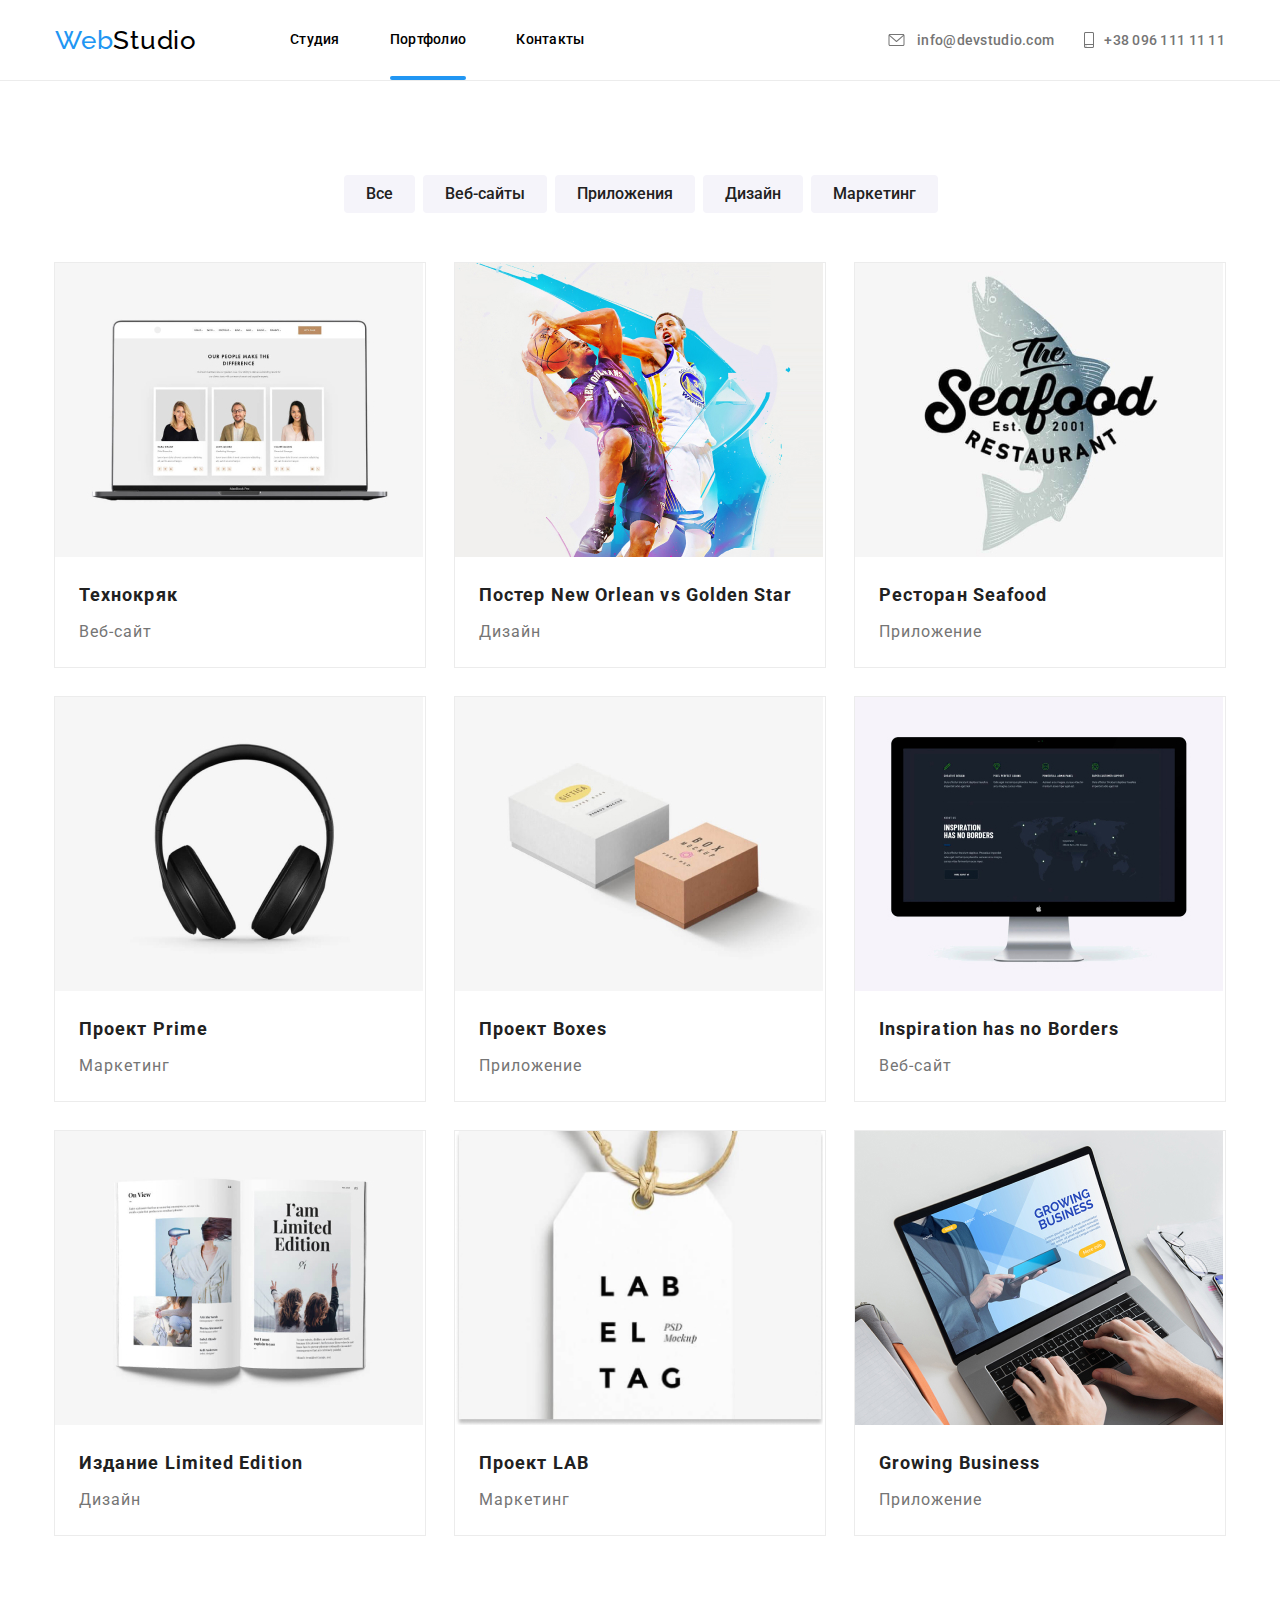
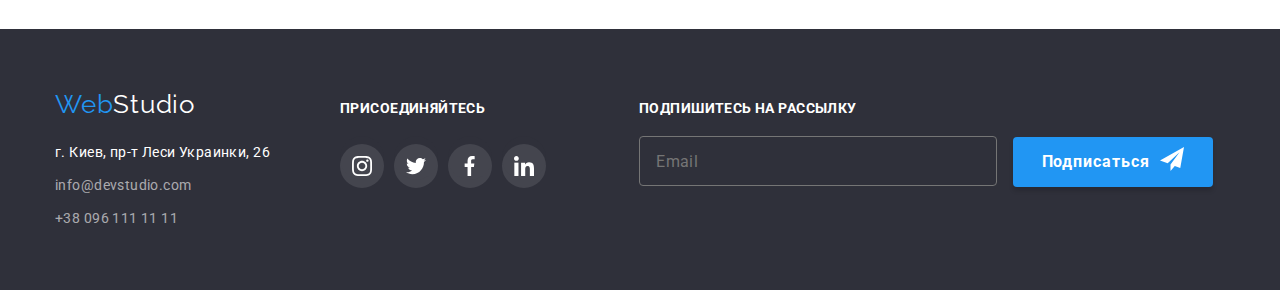
==== commit a32e3a66: "Components" ====
--- a/portfolio.html
+++ b/portfolio.html
@@ -14,40 +14,40 @@
 <body >
     
     <header class="header">
-        <div class="container">
-            <a class="header-logo" href=""><span class="web">Web</span>Studio</a>
-            <nav class="header-nav">
+        <div class="container header__container">
+            <a class="header__logo" href=""><span class="web">Web</span>Studio</a>
+            <nav class="header__nav">
                 <ul class="nav-list">
                     <li class="nav-list__item"><a class="nav-list__link" href="index.html">Студия</a></li>
-                    <li class="nav-list__item"><a class="nav-list__link current" href="portfolio.html">Портфолио</a></li>
+                    <li class="nav-list__item"><a class="nav-list__link nav-list__link current" href="portfolio.html">Портфолио</a></li>
                     <li class="nav-list__item"><a class="nav-list__link" href="">Контакты</a></li>
                 </ul>
             </nav>
-
-           <ul class="header-address">
-                <li class="header-address__item">
-                    <a class="header-address__link" href="mailto:info@devstudio.com" >
-                    <svg width="21" height="16" class="header-address__icon">
-                        <use href="./images/icons/symbol-defs.svg#icon-mail"></use>
-                    </svg>
-                    info@devstudio.com</a>
-                </li>
-                <li class="header-address__item">
-                    <a class="header-address__link" href="tel:+380961111111">
-                    <svg width="10" height="16" class="header-address__icon">
-                        <use href="./images/icons/symbol-defs.svg#icon-smartphone"></use>
-                    </svg>
-                    +38 096 111 11 11</a>
-                </li>
-           </ul>
-           
+            <div class="header__contacts">
+                <ul class="contacts-list">
+                    <li class="contacts-list__item">
+                        <a class="contacts-list__link" href="mailto:info@devstudio.com" >
+                        <svg width="21" height="16" class="contacts-list__icon">
+                            <use href="./images/icons/symbol-defs.svg#icon-mail"></use>
+                        </svg>
+                        info@devstudio.com</a>
+                    </li>
+                    <li class="contacts-list__item">
+                        <a class="contacts-list__link" href="tel:+380961111111">
+                        <svg width="10" height="16" class="contacts-list__icon">
+                            <use href="./images/icons/symbol-defs.svg#icon-smartphone"></use>
+                        </svg>
+                        +38 096 111 11 11</a>
+                    </li>
+                </ul>
+         </div>        
         </div>
     </header>
     <main>
         <section class="portfolio">
             <div class="container portfolio__container">
                 <!--Скрыть заголовок-->
-                <h1>Портфолио</h1>
+                <h1 class="portfolio__title">Портфолио</h1>
                 <div class="portfolio__btns">
                     <a class="portfolio__btn" href="" >Все</a>
                     <a class="portfolio__btn" href="" >Веб-сайты</a>
@@ -250,10 +250,11 @@
                                 </svg>
                             </a>
                         </li>
+                        
                     </ul>
                 </div>
-                <div class="footer__form">
-                    <p class="footer-form-title"> Подпишитесь на рассылку </p>
+                <div class="footer__block">
+                    <p class="footer__title"> Подпишитесь на рассылку </p>
                     <form class="footer-form">
                         <div class="footer-form__block">
                             <input class="footer-form__input" type="mail" name="mail" id="mail-footer" placeholder="Email"> 
--- a/css/main.min.css
+++ b/css/main.min.css
@@ -1,2 +1,2 @@
-/*! modern-normalize v1.0.0 | MIT License | https://github.com/sindresorhus/modern-normalize */ul{list-style:none}a{text-decoration:none}code,kbd,samp,pre{font-family:'Open Sans', sans-serif;font-size:1em}*,*::before,*::after{-webkit-box-sizing:border-box;box-sizing:border-box}:root{-moz-tab-size:4;-o-tab-size:4;tab-size:4}html{line-height:1.15;-webkit-text-size-adjust:100%}body{margin:0;padding:0}body{font-family:system-ui,-apple-system,"Segoe UI",Roboto,Helvetica,Arial,sans-serif,"Apple Color Emoji","Segoe UI Emoji"}hr{height:0;color:inherit}abbr[title]{-webkit-text-decoration:underline dotted;text-decoration:underline dotted}b,strong{font-weight:bolder}small{font-size:80%}sub,sup{font-size:75%;line-height:0;position:relative;vertical-align:baseline}sub{bottom:-0.25em}sup{top:-0.5em}table{text-indent:0;border-color:inherit}button,input,optgroup,select,textarea{font-family:inherit;font-size:100%;line-height:1.15;margin:0}address{font-style:normal}button,select{text-transform:none}button,[type='button'],[type='reset'],[type='submit']{-webkit-appearance:button}::-moz-focus-inner{border-style:none;padding:0}:-moz-focusring{outline:1px dotted ButtonText}:-moz-ui-invalid{box-shadow:none}legend{padding:0}progress{vertical-align:baseline}::-webkit-inner-spin-button,::-webkit-outer-spin-button{height:auto}[type='search']{-webkit-appearance:textfield;outline-offset:-2px}::-webkit-search-decoration{-webkit-appearance:none}::-webkit-file-upload-button{-webkit-appearance:button;font:inherit}summary{display:list-item}*{margin:0;padding:0}body{font-family:'Roboto', sans-serif}.container{width:1200px;padding:15px 15px;margin:0 auto}header{background-color:#fff;color:#212121;font-weight:500;font-size:14px;line-height:16px;border-bottom:1px solid #ECECEC}.header-nav,.nav-list,.header-address{display:-webkit-box;display:-ms-flexbox;display:flex}img{display:block}.header .container{display:-webkit-box;display:-ms-flexbox;display:flex;-webkit-box-pack:baseline;-ms-flex-pack:baseline;justify-content:baseline;-webkit-box-align:center;-ms-flex-align:center;align-items:center;max-height:80px}.nav-list{margin-left:93px;margin-top:32px;margin-bottom:35px}.nav-list__item:not(:last-child){margin-right:50px}.header-address{margin-left:auto}.header-address__item:not(:first-child){margin-left:30px;margin-right:0}.header-address__link{display:-webkit-box;display:-ms-flexbox;display:flex;color:#757575;-webkit-box-align:center;-ms-flex-align:center;align-items:center;padding-top:32px;padding-bottom:32px;color:#757575;font-weight:500;font-size:14px;line-height:16px;letter-spacing:0.02em;-webkit-transition:color 250ms cubic-bezier(0.4, 0, 0.2, 1);transition:color 250ms cubic-bezier(0.4, 0, 0.2, 1)}.header-address__icon{fill:currentColor}.header-address__link:hover,.header-address__link:focus,.header-address__link:hover .header-address__icon,.header-address__link:focus .header-address__icon,.header-address__link:hover .header-address__icon,.header-address__link:focus .header-address__icon{color:#2196F3;fill:#2196F3}.title{color:#212121;font-weight:700;font-size:36px;line-height:42px;text-align:center;letter-spacing:0.03em}.nav-list__link{color:#000;font-weight:500;font-size:14px;line-height:16px;letter-spacing:0.02em;position:relative;-webkit-transition:color 250ms cubic-bezier(0.4, 0, 0.2, 1);transition:color 250ms cubic-bezier(0.4, 0, 0.2, 1)}.nav-list__link:hover,.nav-list__link:focus{color:#2196F3}.nav-list__link.current{color:#2196F3}.nav-list__link.current::after{content:"";position:absolute;display:block;background-color:#2196F3;width:100%;height:4px;border-radius:2px;bottom:-33px}.header-address__icon{display:inline-block;-webkit-box-align:center;-ms-flex-align:center;align-items:center;margin-right:10px;fill:#757575}.header-logo{margin-top:24px;margin-bottom:23px;color:#000;font-size:26px;line-height:31px;font-family:'Raleway', sans-serif;letter-spacing:0.03em}.web{color:#2196F3;font-size:26px;line-height:31px;font-family:'Raleway', sans-serif;letter-spacing:0.03em}.hero .container{height:600px}.hero{background-color:#2F303A;max-width:1600px;background-image:-webkit-gradient(linear, left top, right top, from(rgba(47,48,58,0.4)), to(rgba(47,48,58,0.4))),url(../images/background/bg-img.png);background-image:linear-gradient(to right, rgba(47,48,58,0.4), rgba(47,48,58,0.4)),url(../images/background/bg-img.png);background-size:cover;background-repeat:no-repeat;background-position:center;margin-right:auto;margin-left:auto}.hero__title{margin-left:252px;margin-right:252px;margin-top:200px;margin-bottom:30px;color:#fff;font-weight:900;font-size:44px;line-height:60px;text-align:center;letter-spacing:0.06em;text-transform:uppercase}.hero__btn{margin-left:468px;margin-right:468px;padding:10px 32px;background-color:#2196F3;font-weight:700;font-size:16px;line-height:30px;color:#fff;text-align:center;letter-spacing:0.06em;border:none;border-radius:4px;cursor:pointer}.about .container{padding-top:94px;padding-bottom:94px}.features{display:-webkit-box;display:-ms-flexbox;display:flex;-webkit-box-align:center;-ms-flex-align:center;align-items:center;margin-bottom:94px;margin-left:0;margin-right:0;background:transparent}.features__title{margin-bottom:10px;color:#212121;font-weight:700;font-size:14px;line-height:16px;letter-spacing:0.03em;text-transform:uppercase}.features__article{color:#757575;font-weight:400;font-size:14px;line-height:24px;letter-spacing:0.03em;margin-bottom:94px}.features__icon{-webkit-box-align:center;-ms-flex-align:center;align-items:center;-webkit-box-pack:center;-ms-flex-pack:center;justify-content:center;height:70px;width:70px}.features-thumb{display:-webkit-box;display:-ms-flexbox;display:flex;background:#F5F4FA;border-radius:4px;-webkit-box-pack:center;-ms-flex-pack:center;justify-content:center;-webkit-box-align:center;-ms-flex-align:center;align-items:center;margin-bottom:30px;width:270px;height:120px}.features__item{width:270px;height:101px}.features__item:not(:last-child){margin-right:30px}.about-pictures__title{margin-bottom:50px;font-weight:700;font-size:36px;line-height:42px;text-align:center;letter-spacing:0.03em;font-family:'Roboto', sans-serif}.about-pictures{margin-top:94px;padding-bottom:94px}.about-pictures__block{display:-webkit-box;display:-ms-flexbox;display:flex;margin-top:50px;-webkit-box-pack:center;-ms-flex-pack:center;justify-content:center}.about-thumb{position:relative}.about-thumb:not(:last-child){margin-right:30px}.about-thumb:not(:first-child){margin-left:30px}.about-thumb__image{width:370px}.about-thumb__image{margin:auto}.about-thumb::before{content:"";display:inline-block;position:absolute;height:70px;width:100%;bottom:0;background-color:rgba(47,48,58,0.8)}.about-thumb__label{color:#fff;display:-webkit-box;display:-ms-flexbox;display:flex;font-weight:700;font-size:14px;line-height:16px;text-align:center;-webkit-box-pack:center;-ms-flex-pack:center;justify-content:center;letter-spacing:0.03em;text-transform:uppercase;font-family:'Roboto', sans-serif}.images-overlay{display:inline-block;position:absolute;top:251px;width:100%}.team .container{-webkit-box-align:center;-ms-flex-align:center;align-items:center;padding-top:94px;padding-bottom:94px}.team__title{margin-bottom:94px;color:#212121;font-weight:700;font-size:36px;line-height:42px;text-align:center;letter-spacing:0.03em}.workers-set{display:-webkit-box;display:-ms-flexbox;display:flex;-webkit-box-align:center;-ms-flex-align:center;align-items:center;margin-left:0;margin-right:0}.workers-set__item:nth-child(1){margin-right:30px}.workers-set__item:nth-child(2){margin-right:30px}.workers-set__item:nth-child(3){margin-right:30px}.workers-set__item{width:270px}.worker-profile{background-color:#fff;padding-top:30px;padding-bottom:30px;text-align:center;letter-spacing:0.03em;border-bottom-left-radius:4px;border-bottom-right-radius:4px;-webkit-box-shadow:0px 1px 3px rgba(0,0,0,0.12),0px 1px 1px rgba(0,0,0,0.14),0px 2px 1px rgba(0,0,0,0.2);box-shadow:0px 1px 3px rgba(0,0,0,0.12),0px 1px 1px rgba(0,0,0,0.14),0px 2px 1px rgba(0,0,0,0.2)}.team{background:#F5F4FA}.worker-profile__name{margin-bottom:10px;color:#212121;font-weight:500;font-size:16px;line-height:19px;letter-spacing:0.03em}.worker-profile__position{color:#757575;font-weight:400;font-size:16px;line-height:19px;text-align:center;letter-spacing:0.03em}.social-networks{display:-webkit-box;display:-ms-flexbox;display:flex;-webkit-box-pack:center;-ms-flex-pack:center;justify-content:center}.social-networks__link{display:-webkit-box;display:-ms-flexbox;display:flex;-webkit-box-pack:center;-ms-flex-pack:center;justify-content:center;-webkit-box-align:center;-ms-flex-align:center;align-items:center;margin-top:16px;width:44px;height:44px;color:#AFB1B8;border-radius:50%;-webkit-transition:color 250ms cubic-bezier(0.4, 0, 0.2, 1);transition:color 250ms cubic-bezier(0.4, 0, 0.2, 1)}.social-networks__icon{fill:currentColor}.social-networks__link:hover,.social-networks__link:focus{color:#fff;background-color:#2196F3;border:1px solid #2196F3}.social-networks__item:not(:last-child){margin-right:10px}.clients__title{color:#212121;padding-top:94px;margin-bottom:50px;font-weight:700;font-size:36px;line-height:42px;text-align:center;letter-spacing:0.03em}.clients .container{-webkit-box-align:center;-ms-flex-align:center;align-items:center}.clients-list{display:-webkit-box;display:-ms-flexbox;display:flex;-ms-flex-wrap:wrap;flex-wrap:wrap;-webkit-box-align:center;-ms-flex-align:center;align-items:center;-webkit-box-pack:center;-ms-flex-pack:center;justify-content:center;padding-bottom:94px;margin-right:-30px;margin-top:-30px}.clients-list__icon{-webkit-box-align:center;-ms-flex-align:center;align-items:center;-webkit-box-pack:center;-ms-flex-pack:center;justify-content:center;fill:#AFB1B8}.clients-list__item:not(:last-child){margin-right:30px}.clients-list__icon:hover,.clients-list__icon:focus{fill:#2196F3}.clients-list__link{display:-webkit-box;display:-ms-flexbox;display:flex;-webkit-box-pack:center;-ms-flex-pack:center;justify-content:center;-webkit-box-align:center;-ms-flex-align:center;align-items:center;width:170px;height:90px;color:#AFB1B8;border-radius:4px;border:1px solid #AFB1B8}.clients-list__icon{fill:currentColor}.clients-list__link:hover,.clients-list__link:focus{color:#2196F3;border:1px solid #2196F3}.footer .container{display:-webkit-box;display:-ms-flexbox;display:flex;-webkit-box-align:baseline;-ms-flex-align:baseline;align-items:baseline;padding-top:60px;padding-bottom:60px;-webkit-box-pack:left;-ms-flex-pack:left;justify-content:left}footer{background-color:#2F303A}.logo.dark{color:#fff;font-size:26px;line-height:31px;font-family:'Raleway', sans-serif;letter-spacing:0.03em}.footer-address{margin-top:20px}.footer-address__item:not(:last-child){margin-bottom:9px}.footer-address__link.white{color:#fff;font-weight:400;font-size:14px;line-height:24px;letter-spacing:0.03em}.footer-address__link{color:rgba(255,255,255,0.6);font-weight:400;font-size:14px;line-height:24px;letter-spacing:0.03em}.footer-links{margin-left:70px}.footer-links__title{-webkit-box-align:baseline;-ms-flex-align:baseline;align-items:baseline;margin-bottom:20px;color:#fff;font-weight:700;font-size:14px;line-height:16px;letter-spacing:0.03em;text-transform:uppercase;font-family:'Roboto', sans-serif}.social-networks__item.footer{display:-webkit-box;display:-ms-flexbox;display:flex;-webkit-box-pack:baseline;-ms-flex-pack:baseline;justify-content:baseline;-webkit-box-align:center;-ms-flex-align:center;align-items:center;width:44px;height:44px;color:#AFB1B8;border-radius:50%;-webkit-transition:color 250ms cubic-bezier(0.4, 0, 0.2, 1);transition:color 250ms cubic-bezier(0.4, 0, 0.2, 1)}.social-networks__link.footer{background-color:rgba(255,255,255,0.1);display:-webkit-box;display:-ms-flexbox;display:flex;-webkit-box-pack:baseline;-ms-flex-pack:baseline;justify-content:baseline;-webkit-box-align:center;-ms-flex-align:center;align-items:center;width:44px;height:44px;color:#fff;border-radius:50%}.social-networks__link.footer:hover,.social-networks__link.footer:focus{color:#fff;background-color:#2196F3}.portfolio .container{padding-top:94px;padding-bottom:94px}.portfolio h1{display:none}.portfolio__btns{display:-webkit-box;display:-ms-flexbox;display:flex;margin-left:280px;margin-right:279px;margin-bottom:50px;-webkit-box-pack:center;-ms-flex-pack:center;justify-content:center}.portfolio__btns a:nth-child(1){margin-right:8px;margin-left:0}.portfolio__btns a:nth-child(3){margin-right:8px;margin-left:0}.portfolio__btns a:nth-child(2n+2){margin-right:8px;margin-left:0}.portfolio__btn{background-color:#F5F4FA;padding:6px 22px;color:#212121;font-weight:500;font-size:16px;line-height:26px;text-align:center;height:38px;width:auto;border-radius:4px}.portfolio__btn:hover,.portfolio__btn:focus{background-color:#2196F3;color:#fff;font-weight:500;font-size:16px;line-height:26px;-webkit-box-shadow:0px 3px 1px rgba(0,0,0,0.1),0px 1px 2px rgba(0,0,0,0.08),0px 2px 2px rgba(0,0,0,0.12);box-shadow:0px 3px 1px rgba(0,0,0,0.1),0px 1px 2px rgba(0,0,0,0.08),0px 2px 2px rgba(0,0,0,0.12)}.portfolio-list{display:-webkit-box;display:-ms-flexbox;display:flex;-ms-flex-wrap:wrap;flex-wrap:wrap;-webkit-box-pack:center;-ms-flex-pack:center;justify-content:center;margin-top:-30px;margin-left:-30px}.portfolio-list__item{background-color:#fff;outline:1px solid #ECECEC;-ms-flex-preferred-size:calc(100% / 3 - 30px);flex-basis:calc(100% / 3 - 30px);margin-left:30px;margin-top:30px;-webkit-box-sizing:border-box;box-sizing:border-box;position:relative;-webkit-transition:opacity 250ms cubic-bezier(0.4, 0, 0.2, 1),-webkit-box-shadow 250ms cubic-bezier(0.4, 0, 0.2, 1);transition:opacity 250ms cubic-bezier(0.4, 0, 0.2, 1),-webkit-box-shadow 250ms cubic-bezier(0.4, 0, 0.2, 1);transition:box-shadow 250ms cubic-bezier(0.4, 0, 0.2, 1),opacity 250ms cubic-bezier(0.4, 0, 0.2, 1);transition:box-shadow 250ms cubic-bezier(0.4, 0, 0.2, 1),opacity 250ms cubic-bezier(0.4, 0, 0.2, 1),-webkit-box-shadow 250ms cubic-bezier(0.4, 0, 0.2, 1)}.portfolio-list__title{color:#212121;margin-top:20px;margin-bottom:4px;margin-left:24px;font-weight:700;font-size:18px;line-height:36px;letter-spacing:0.06em;font-family:'Roboto', sans-serif}.portfolio-list__type{color:#757575;font-weight:400;font-size:16px;line-height:30px;letter-spacing:0.06em;margin-left:24px;padding-bottom:20px;font-family:'Roboto', sans-serif}.portfolio-list__item:hover,.portfolio-list__item:focus{-webkit-box-shadow:0px 1px 1px rgba(0,0,0,0.12),0px 4px 4px rgba(0,0,0,0.06),1px 4px 6px rgba(0,0,0,0.16);box-shadow:0px 1px 1px rgba(0,0,0,0.12),0px 4px 4px rgba(0,0,0,0.06),1px 4px 6px rgba(0,0,0,0.16)}.portfolio-list__overlay{position:absolute;top:0;left:0;width:100%;height:100%;background-color:#2196F3;opacity:0;padding:63px 24px;-webkit-transform:translateY(100%);transform:translateY(100%);-webkit-transition:opacity 250ms cubic-bezier(0.4, 0, 0.2, 1),-webkit-transform 250ms cubic-bezier(0.4, 0, 0.2, 1);transition:opacity 250ms cubic-bezier(0.4, 0, 0.2, 1),-webkit-transform 250ms cubic-bezier(0.4, 0, 0.2, 1);transition:transform 250ms cubic-bezier(0.4, 0, 0.2, 1),opacity 250ms cubic-bezier(0.4, 0, 0.2, 1);transition:transform 250ms cubic-bezier(0.4, 0, 0.2, 1),opacity 250ms cubic-bezier(0.4, 0, 0.2, 1),-webkit-transform 250ms cubic-bezier(0.4, 0, 0.2, 1)}.portfolio-list__cover{position:relative;overflow:hidden;border-style:none;width:368px;height:294px}.portfolio-list__link:hover .portfolio-list__overlay,.portfolio-list__link:focus .portfolio-list__overlay{-webkit-transform:translateX(0);transform:translateX(0);opacity:0.9}.portfolio-list__overlay p{color:#fff;position:absolute;display:-webkit-box;display:-ms-flexbox;display:flex;font-weight:400;font-size:18px;line-height:28px;letter-spacing:0.03em;font-family:'Roboto', sans-serif;top:63px;left:24px}.backdrop{width:100%;height:100%;background-color:rgba(255,255,255,0.6);position:fixed;top:0;left:0;-webkit-transition:opacity 250ms cubic-bezier(0.4, 0, 0.2, 1);transition:opacity 250ms cubic-bezier(0.4, 0, 0.2, 1)}.modal{position:absolute;top:50%;left:50%;-webkit-transform:translateX(-50%) translateY(-50%);transform:translateX(-50%) translateY(-50%);width:528px;height:581px;background-color:#fff;-webkit-box-shadow:0px 1px 3px rgba(0,0,0,0.12),0px 1px 1px rgba(0,0,0,0.14),0px 2px 1px rgba(0,0,0,0.2);box-shadow:0px 1px 3px rgba(0,0,0,0.12),0px 1px 1px rgba(0,0,0,0.14),0px 2px 1px rgba(0,0,0,0.2);border-radius:4px}.backdrop-modal-btn{position:absolute;top:8px;right:8px;width:30px;height:30px;cursor:pointer;fill:#212121;border:1px solid #AFB1B8;border-radius:50%;outline:transparent;padding:none;display:-webkit-inline-box;display:-ms-inline-flexbox;display:inline-flex;-webkit-box-pack:center;-ms-flex-pack:center;justify-content:center;-webkit-box-align:center;-ms-flex-align:center;align-items:center;background:transparent;-webkit-transition:fill 250ms cubic-bezier(0.4, 0, 0.2, 1);transition:fill 250ms cubic-bezier(0.4, 0, 0.2, 1)}.backdrop-modal-btn:hover,.backdrop-modal-btn:focus{fill:#2196F3}.backdrop.is-hidden{opacity:0;pointer-events:none}.modal p{margin-top:40px;margin-bottom:12px;color:#212121;font-weight:700;font-size:20px;line-height:23px;text-align:center;letter-spacing:0.03em;font-family:'Roboto', sans-serif}.modal__form{display:-webkit-box;display:-ms-flexbox;display:flex;-webkit-box-orient:vertical;-webkit-box-direction:normal;-ms-flex-direction:column;flex-direction:column;-webkit-box-align:left;-ms-flex-align:left;align-items:left;-webkit-box-pack:left;-ms-flex-pack:left;justify-content:left}.modal__label{margin-left:40px}.modal__block{margin-bottom:10px;color:#757575;font-weight:400;font-size:12px;line-height:14px;letter-spacing:0.01em;font-family:'Roboto', sans-serif}.modal__submit{background-color:#2196F3;width:200px;height:50px;margin-bottom:40px;margin:auto;background-color:#2196F3;font-weight:700;font-size:16px;line-height:30px;color:#fff;text-align:center;letter-spacing:0.06em;border:none;outline:transparent;border-radius:4px;cursor:pointer;-webkit-box-shadow:0px 4px 4px rgba(0,0,0,0.15);box-shadow:0px 4px 4px rgba(0,0,0,0.15)}.checkbox{margin-top:10px;margin-bottom:30px;display:-webkit-box;display:-ms-flexbox;display:flex;-webkit-box-align:center;-ms-flex-align:center;align-items:center;-webkit-box-pack:center;-ms-flex-pack:center;justify-content:center;color:#757575;font-weight:400;font-size:14px;line-height:24px;letter-spacing:0.03em;font-family:'Roboto', sans-serif}.checkbox__input{-webkit-appearance:none;-moz-appearance:none;appearance:none;width:16px;height:15px;border:2px solid #2F303A;border-radius:4px;outline:transparent;display:inline-block}.checkbox__input:checked{width:16px;height:15px;border:none;margin:0;padding:0;display:block;background-image:url(../images/icons/check-full.svg)}.checkbox__label{margin-left:8.38px}.checkbox__link{color:#2196F3;border-bottom:0.75px solid #2196F3}.modal__input{margin-left:40px;margin-top:4px;width:448px;height:40px;padding:12px 42px;font-family:inherit;display:-webkit-box;display:-ms-flexbox;display:flex;-webkit-box-align:center;-ms-flex-align:center;align-items:center;-webkit-box-pack:center;-ms-flex-pack:center;justify-content:center;color:#757575;font-weight:400;font-size:14px;line-height:24px;letter-spacing:0.03em;border:1px solid #AFB1B8;border-radius:4px;-webkit-transition:border 250ms cubic-bezier(0.4, 0, 0.2, 1);transition:border 250ms cubic-bezier(0.4, 0, 0.2, 1)}.modal__input-box{position:relative}.modal__icon{position:absolute;top:14px;left:56px;fill:#212121;-webkit-transition:fill 250ms cubic-bezier(0.4, 0, 0.2, 1);transition:fill 250ms cubic-bezier(0.4, 0, 0.2, 1)}.modal__block:focus .modal__icon,.modal__block:hover .modal__icon,.modal__block:active .modal__icon{fill:#2196F3}.modal__block input:focus-within,.modal__block input:hover,.modal__block input:active{border:1px solid #2196F3;outline:transparent}.modal__form .modal__block:nth-child(4) .modal__input{vertical-align:top;padding:12px 16px;height:120px;color:#757575;font-weight:400;font-size:14px;line-height:24px;letter-spacing:0.03em;font-family:'Roboto', sans-serif}.modal__input::-webkit-input-placeholder{position:absolute;color:rgba(117,117,117,0.5);top:12px;left:16px;font-weight:400;font-size:12px;line-height:14px;letter-spacing:0.01em;font-family:'Roboto', sans-serif}.modal__input:-ms-input-placeholder{position:absolute;color:rgba(117,117,117,0.5);top:12px;left:16px;font-weight:400;font-size:12px;line-height:14px;letter-spacing:0.01em;font-family:'Roboto', sans-serif}.modal__input::-ms-input-placeholder{position:absolute;color:rgba(117,117,117,0.5);top:12px;left:16px;font-weight:400;font-size:12px;line-height:14px;letter-spacing:0.01em;font-family:'Roboto', sans-serif}.modal__input::placeholder{position:absolute;color:rgba(117,117,117,0.5);top:12px;left:16px;font-weight:400;font-size:12px;line-height:14px;letter-spacing:0.01em;font-family:'Roboto', sans-serif}.footer-form{display:-webkit-box;display:-ms-flexbox;display:flex}.footer__block{margin-left:93px;margin-right:auto}.footer-form-title{margin-bottom:20px;color:#fff;font-weight:700;font-size:14px;line-height:16px;letter-spacing:0.03em;text-transform:uppercase;font-family:'Roboto', sans-serif}.footer-button{display:-webkit-inline-box;display:-ms-inline-flexbox;display:inline-flex;margin-left:auto;margin-right:auto;padding:10px 28.5px;background-color:#2196F3;outline:transparent;border:none;-webkit-box-shadow:0px 4px 4px rgba(0,0,0,0.15);box-shadow:0px 4px 4px rgba(0,0,0,0.15);border-radius:4px;font-weight:700;font-size:16px;line-height:30px;color:#fff;-webkit-box-pack:center;-ms-flex-pack:center;justify-content:center;text-align:center;letter-spacing:0.06em;cursor:pointer}.footer-button__icon{margin-left:10px}.footer-form__input{margin-right:12px;padding-top:15px;padding-bottom:15px;padding-left:16px;background-color:#2F303A;width:358px;height:50px;font-weight:400;font-size:16px;line-height:20px;letter-spacing:0.03em;color:#ECECEC;font-family:'Roboto', sans-serif;border:1px solid #757575;border-radius:4px;outline:transparent}.footer-form__input:hover,.footer-form__input:focus{outline:transparent}
+/*! modern-normalize v1.0.0 | MIT License | https://github.com/sindresorhus/modern-normalize */ul{list-style:none}a{text-decoration:none}code,kbd,samp,pre{font-family:'Open Sans', sans-serif;font-size:1em}*,*::before,*::after{-webkit-box-sizing:border-box;box-sizing:border-box}:root{-moz-tab-size:4;-o-tab-size:4;tab-size:4}html{line-height:1.15;-webkit-text-size-adjust:100%}body{margin:0;padding:0}body{font-family:system-ui,-apple-system,"Segoe UI",Roboto,Helvetica,Arial,sans-serif,"Apple Color Emoji","Segoe UI Emoji"}hr{height:0;color:inherit}abbr[title]{-webkit-text-decoration:underline dotted;text-decoration:underline dotted}b,strong{font-weight:bolder}small{font-size:80%}sub,sup{font-size:75%;line-height:0;position:relative;vertical-align:baseline}sub{bottom:-0.25em}sup{top:-0.5em}table{text-indent:0;border-color:inherit}button,input,optgroup,select,textarea{font-family:inherit;font-size:100%;line-height:1.15;margin:0}address{font-style:normal}button,select{text-transform:none}button,[type='button'],[type='reset'],[type='submit']{-webkit-appearance:button}::-moz-focus-inner{border-style:none;padding:0}:-moz-focusring{outline:1px dotted ButtonText}:-moz-ui-invalid{box-shadow:none}legend{padding:0}progress{vertical-align:baseline}::-webkit-inner-spin-button,::-webkit-outer-spin-button{height:auto}[type='search']{-webkit-appearance:textfield;outline-offset:-2px}::-webkit-search-decoration{-webkit-appearance:none}::-webkit-file-upload-button{-webkit-appearance:button;font:inherit}summary{display:list-item}*{margin:0;padding:0}body{font-family:'Roboto', sans-serif}.container{width:1200px;padding:15px 15px;margin:0 auto}header{background-color:#fff;color:#212121;font-weight:500;font-size:14px;line-height:16px;border-bottom:1px solid #ECECEC}.header__nav,.nav-list,.header__contacts,.contacts-list{display:-webkit-box;display:-ms-flexbox;display:flex}img{display:block}.header{-webkit-box-pack:baseline;-ms-flex-pack:baseline;justify-content:baseline}.header__container{display:-webkit-box;display:-ms-flexbox;display:flex;-webkit-box-pack:baseline;-ms-flex-pack:baseline;justify-content:baseline;-webkit-box-align:center;-ms-flex-align:center;align-items:center;max-height:80px}.header__nav{margin-left:93px;margin-top:32px;margin-bottom:35px}.header__contacts{margin-left:auto}.nav-list__link{color:#000;font-weight:500;font-size:14px;line-height:16px;letter-spacing:0.02em;position:relative;-webkit-transition:color 250ms cubic-bezier(0.4, 0, 0.2, 1);transition:color 250ms cubic-bezier(0.4, 0, 0.2, 1)}.nav-list__item:not(:last-child){margin-right:50px}.nav-list__link:hover,.nav-list__link:focus{color:#2196F3}.nav-list__link.current::after{content:"";position:absolute;display:block;background-color:#2196F3;width:100%;height:4px;border-radius:2px;bottom:-33px}.nav-list__link .current{color:#2196F3}.contacts-list__item:not(:first-child){margin-left:30px;margin-right:0}.contacts-list__link{display:-webkit-box;display:-ms-flexbox;display:flex;color:#757575;-webkit-box-align:center;-ms-flex-align:center;align-items:center;-webkit-box-pack:center;-ms-flex-pack:center;justify-content:center;padding-top:32px;padding-bottom:32px;color:#757575;font-weight:500;font-size:14px;line-height:16px;letter-spacing:0.02em;-webkit-transition:color 250ms cubic-bezier(0.4, 0, 0.2, 1);transition:color 250ms cubic-bezier(0.4, 0, 0.2, 1)}.contacts-list__icon{display:inline-block;-webkit-box-align:center;-ms-flex-align:center;align-items:center;margin-right:10px;fill:currentColor}.contacts-list__link:hover,.contacts-list__link:focus,.contacts-list__link:hover .header-contacts__icon,.contacts-list__link:focus .header-contacts__icon,.contacts-list__link:hover .header-contacts__icon,.contacts-list__link:focus .header-contacts__icon{color:#2196F3;fill:#2196F3}.hero{background-color:#2F303A;max-width:1600px;background-image:-webkit-gradient(linear, left top, right top, from(rgba(47,48,58,0.4)), to(rgba(47,48,58,0.4))),url(../images/background/bg-img.png);background-image:linear-gradient(to right, rgba(47,48,58,0.4), rgba(47,48,58,0.4)),url(../images/background/bg-img.png);background-size:cover;background-repeat:no-repeat;background-position:center;margin-right:auto;margin-left:auto}.hero__container{height:600px}.hero__title{margin-left:252px;margin-right:252px;margin-top:200px;margin-bottom:30px;color:#fff;font-weight:900;font-size:44px;line-height:60px;text-align:center;letter-spacing:0.06em;text-transform:uppercase}.hero__btn{margin-left:468px;margin-right:468px;padding:10px 32px;background-color:#2196F3;font-weight:700;font-size:16px;line-height:30px;color:#fff;text-align:center;letter-spacing:0.06em;border:none;border-radius:4px;cursor:pointer}.about-pictures{margin-top:94px;padding-bottom:94px}.about-pictures__title{margin-bottom:50px;font-weight:700;font-size:36px;line-height:42px;text-align:center;letter-spacing:0.03em;font-family:'Roboto', sans-serif}.about-pictures__block{display:-webkit-box;display:-ms-flexbox;display:flex;margin-top:50px;-webkit-box-pack:center;-ms-flex-pack:center;justify-content:center}.about-thumb{position:relative}.about-thumb__image{width:370px}.about-thumb__image{margin:auto}.about-thumb::before{content:"";display:inline-block;position:absolute;height:70px;width:100%;bottom:0;background-color:rgba(47,48,58,0.8)}.about-thumb__label{color:#fff;display:-webkit-box;display:-ms-flexbox;display:flex;font-weight:700;font-size:14px;line-height:16px;text-align:center;-webkit-box-pack:center;-ms-flex-pack:center;justify-content:center;letter-spacing:0.03em;text-transform:uppercase;font-family:'Roboto', sans-serif}.about-thumb:not(:last-child){margin-right:30px}.about-thumb:not(:first-child){margin-left:30px}.about-pictures{margin-top:94px;padding-bottom:94px}.about-pictures__title{margin-bottom:50px;font-weight:700;font-size:36px;line-height:42px;text-align:center;letter-spacing:0.03em;font-family:'Roboto', sans-serif}.about-pictures__block{display:-webkit-box;display:-ms-flexbox;display:flex;margin-top:50px;-webkit-box-pack:center;-ms-flex-pack:center;justify-content:center}.about-thumb{position:relative}.about-thumb__image{width:370px}.about-thumb__image{margin:auto}.about-thumb::before{content:"";display:inline-block;position:absolute;height:70px;width:100%;bottom:0;background-color:rgba(47,48,58,0.8)}.about-thumb__label{color:#fff;display:-webkit-box;display:-ms-flexbox;display:flex;font-weight:700;font-size:14px;line-height:16px;text-align:center;-webkit-box-pack:center;-ms-flex-pack:center;justify-content:center;letter-spacing:0.03em;text-transform:uppercase;font-family:'Roboto', sans-serif}.about-thumb:not(:last-child){margin-right:30px}.about-thumb:not(:first-child){margin-left:30px}.features{display:-webkit-box;display:-ms-flexbox;display:flex;-webkit-box-align:center;-ms-flex-align:center;align-items:center;margin-bottom:94px;margin-left:0;margin-right:0;background:transparent}.features__title{margin-bottom:10px;color:#212121;font-weight:700;font-size:14px;line-height:16px;letter-spacing:0.03em;text-transform:uppercase}.features__article{color:#757575;font-weight:400;font-size:14px;line-height:24px;letter-spacing:0.03em;margin-bottom:94px}.features__icon{-webkit-box-align:center;-ms-flex-align:center;align-items:center;-webkit-box-pack:center;-ms-flex-pack:center;justify-content:center;height:70px;width:70px}.features-thumb{display:-webkit-box;display:-ms-flexbox;display:flex;background:#F5F4FA;border-radius:4px;-webkit-box-pack:center;-ms-flex-pack:center;justify-content:center;-webkit-box-align:center;-ms-flex-align:center;align-items:center;margin-bottom:30px;width:270px;height:120px}.features__item{width:270px;height:101px}.features__item:not(:last-child){margin-right:30px}.team .container{-webkit-box-align:center;-ms-flex-align:center;align-items:center;padding-top:94px;padding-bottom:94px}.team{background-color:#F5F4FA}.team__title{margin-bottom:94px;color:#212121;font-weight:700;font-size:36px;line-height:42px;text-align:center;letter-spacing:0.03em}.workers-set{display:-webkit-box;display:-ms-flexbox;display:flex;-webkit-box-align:center;-ms-flex-align:center;align-items:center;margin-left:0;margin-right:0}.workers-set__item:nth-child(1){margin-right:30px}.workers-set__item:nth-child(2){margin-right:30px}.workers-set__item:nth-child(3){margin-right:30px}.workers-set__item{width:270px}.worker-profile{background-color:#fff;padding-top:30px;padding-bottom:30px;text-align:center;letter-spacing:0.03em;border-bottom-left-radius:4px;border-bottom-right-radius:4px;-webkit-box-shadow:0px 1px 3px rgba(0,0,0,0.12),0px 1px 1px rgba(0,0,0,0.14),0px 2px 1px rgba(0,0,0,0.2);box-shadow:0px 1px 3px rgba(0,0,0,0.12),0px 1px 1px rgba(0,0,0,0.14),0px 2px 1px rgba(0,0,0,0.2)}.worker-profile__name{margin-bottom:10px;color:#212121;font-weight:500;font-size:16px;line-height:19px;letter-spacing:0.03em}.worker-profile__position{color:#757575;font-weight:400;font-size:16px;line-height:19px;text-align:center;letter-spacing:0.03em}.clients .container{-webkit-box-align:center;-ms-flex-align:center;align-items:center}.clients__title{color:#212121;padding-top:94px;margin-bottom:50px;font-weight:700;font-size:36px;line-height:42px;text-align:center;letter-spacing:0.03em}.clients-list{display:-webkit-box;display:-ms-flexbox;display:flex;-ms-flex-wrap:wrap;flex-wrap:wrap;-webkit-box-align:center;-ms-flex-align:center;align-items:center;-webkit-box-pack:center;-ms-flex-pack:center;justify-content:center;padding-bottom:94px;margin-right:-30px;margin-top:-30px}.clients-list__icon{-webkit-box-align:center;-ms-flex-align:center;align-items:center;-webkit-box-pack:center;-ms-flex-pack:center;justify-content:center;fill:#AFB1B8}.clients-list__item:not(:last-child){margin-right:30px}.clients-list__icon:hover,.clients-list__icon:focus{fill:#2196F3}.clients-list__link{display:-webkit-box;display:-ms-flexbox;display:flex;-webkit-box-pack:center;-ms-flex-pack:center;justify-content:center;-webkit-box-align:center;-ms-flex-align:center;align-items:center;width:170px;height:90px;color:#AFB1B8;border-radius:4px;border:1px solid #AFB1B8}.clients-list__icon{fill:currentColor}.clients-list__link:hover,.clients-list__link:focus{color:#2196F3;border:1px solid #2196F3}.footer{background-color:#2F303A}.footer__container{display:-webkit-box;display:-ms-flexbox;display:flex;-webkit-box-align:baseline;-ms-flex-align:baseline;align-items:baseline;padding-top:60px;padding-bottom:60px;-webkit-box-pack:left;-ms-flex-pack:left;justify-content:left}.footer__title{margin-left:93px;margin-bottom:20px;color:#fff;font-weight:700;font-size:14px;line-height:16px;letter-spacing:0.03em;text-transform:uppercase;font-family:'Roboto', sans-serif}.footer-form{display:-webkit-box;display:-ms-flexbox;display:flex}.footer-form__input{margin-right:12px;padding-top:15px;padding-bottom:15px;padding-left:16px;background-color:#2F303A;width:358px;height:50px;font-weight:400;font-size:16px;line-height:20px;letter-spacing:0.03em;color:#ECECEC;font-family:'Roboto', sans-serif;border:1px solid #757575;border-radius:4px;outline:transparent}.footer-form__input:hover,.footer-form__input:focus{outline:transparent}.footer-form__block{margin-left:93px;margin-right:auto}.footer-button{display:-webkit-inline-box;display:-ms-inline-flexbox;display:inline-flex;margin-left:auto;margin-right:auto;padding:10px 28.5px;background-color:#2196F3;outline:transparent;border:none;-webkit-box-shadow:0px 4px 4px rgba(0,0,0,0.15);box-shadow:0px 4px 4px rgba(0,0,0,0.15);border-radius:4px;font-weight:700;font-size:16px;line-height:30px;color:#fff;-webkit-box-pack:center;-ms-flex-pack:center;justify-content:center;text-align:center;letter-spacing:0.06em;cursor:pointer}.footer-button__icon{margin-left:10px}.social-networks{display:-webkit-box;display:-ms-flexbox;display:flex;-webkit-box-pack:center;-ms-flex-pack:center;justify-content:center}.social-networks__link{display:-webkit-box;display:-ms-flexbox;display:flex;-webkit-box-pack:center;-ms-flex-pack:center;justify-content:center;-webkit-box-align:center;-ms-flex-align:center;align-items:center;margin-top:16px;width:44px;height:44px;color:#AFB1B8;border-radius:50%;-webkit-transition:color 250ms cubic-bezier(0.4, 0, 0.2, 1);transition:color 250ms cubic-bezier(0.4, 0, 0.2, 1)}.social-networks__icon{fill:currentColor}.social-networks__link:hover,.social-networks__link:focus{color:#fff;background-color:#2196F3;border:1px solid #2196F3}.social-networks__item:not(:last-child){margin-right:10px}.social-networks__item.footer{display:-webkit-box;display:-ms-flexbox;display:flex;-webkit-box-pack:baseline;-ms-flex-pack:baseline;justify-content:baseline;-webkit-box-align:center;-ms-flex-align:center;align-items:center;width:44px;height:44px;color:#AFB1B8;border-radius:50%;-webkit-transition:color 250ms cubic-bezier(0.4, 0, 0.2, 1);transition:color 250ms cubic-bezier(0.4, 0, 0.2, 1)}.social-networks__link.footer{background-color:rgba(255,255,255,0.1);display:-webkit-box;display:-ms-flexbox;display:flex;-webkit-box-pack:baseline;-ms-flex-pack:baseline;justify-content:baseline;-webkit-box-align:center;-ms-flex-align:center;align-items:center;width:44px;height:44px;color:#fff;border-radius:50%}.social-networks__link.footer:hover,.social-networks__link.footer:focus{color:#fff;background-color:#2196F3}.modal{position:absolute;top:50%;left:50%;-webkit-transform:translateX(-50%) translateY(-50%);transform:translateX(-50%) translateY(-50%);width:528px;height:581px;background-color:#fff;-webkit-box-shadow:0px 1px 3px rgba(0,0,0,0.12),0px 1px 1px rgba(0,0,0,0.14),0px 2px 1px rgba(0,0,0,0.2);box-shadow:0px 1px 3px rgba(0,0,0,0.12),0px 1px 1px rgba(0,0,0,0.14),0px 2px 1px rgba(0,0,0,0.2);border-radius:4px}.modal__title{margin-top:40px;margin-bottom:12px;color:#212121;font-weight:700;font-size:20px;line-height:23px;text-align:center;letter-spacing:0.03em;font-family:'Roboto', sans-serif}.modal__form{display:-webkit-box;display:-ms-flexbox;display:flex;-webkit-box-orient:vertical;-webkit-box-direction:normal;-ms-flex-direction:column;flex-direction:column;-webkit-box-align:left;-ms-flex-align:left;align-items:left;-webkit-box-pack:left;-ms-flex-pack:left;justify-content:left}.modal__label{margin-left:40px}.modal__block{margin-bottom:10px;color:#757575;font-weight:400;font-size:12px;line-height:14px;letter-spacing:0.01em;font-family:'Roboto', sans-serif}.modal__submit{background-color:#2196F3;width:200px;height:50px;margin-bottom:40px;margin:auto;background-color:#2196F3;font-weight:700;font-size:16px;line-height:30px;color:#fff;text-align:center;letter-spacing:0.06em;border:none;outline:transparent;border-radius:4px;cursor:pointer;-webkit-box-shadow:0px 4px 4px rgba(0,0,0,0.15);box-shadow:0px 4px 4px rgba(0,0,0,0.15)}.modal__input{margin-left:40px;margin-top:4px;width:448px;height:40px;padding:12px 42px;font-family:inherit;display:-webkit-box;display:-ms-flexbox;display:flex;-webkit-box-align:center;-ms-flex-align:center;align-items:center;-webkit-box-pack:center;-ms-flex-pack:center;justify-content:center;color:#757575;font-weight:400;font-size:14px;line-height:24px;letter-spacing:0.03em;border:1px solid #AFB1B8;border-radius:4px;-webkit-transition:border 250ms cubic-bezier(0.4, 0, 0.2, 1);transition:border 250ms cubic-bezier(0.4, 0, 0.2, 1)}.modal__input-box{position:relative}.modal__icon{position:absolute;top:14px;left:56px;fill:#212121;-webkit-transition:fill 250ms cubic-bezier(0.4, 0, 0.2, 1);transition:fill 250ms cubic-bezier(0.4, 0, 0.2, 1)}.modal__block:focus .modal__icon,.modal__block:hover .modal__icon,.modal__block:active .modal__icon{fill:#2196F3}.modal__block input:focus-within,.modal__block input:hover,.modal__block input:active{border:1px solid #2196F3;outline:transparent}.modal__form .modal__block:nth-child(4) .modal__input{vertical-align:top;padding:12px 16px;height:120px;color:#757575;font-weight:400;font-size:14px;line-height:24px;letter-spacing:0.03em;font-family:'Roboto', sans-serif}.modal__input::-webkit-input-placeholder{position:absolute;color:rgba(117,117,117,0.5);top:12px;left:16px;font-weight:400;font-size:12px;line-height:14px;letter-spacing:0.01em;font-family:'Roboto', sans-serif}.modal__input:-ms-input-placeholder{position:absolute;color:rgba(117,117,117,0.5);top:12px;left:16px;font-weight:400;font-size:12px;line-height:14px;letter-spacing:0.01em;font-family:'Roboto', sans-serif}.modal__input::-ms-input-placeholder{position:absolute;color:rgba(117,117,117,0.5);top:12px;left:16px;font-weight:400;font-size:12px;line-height:14px;letter-spacing:0.01em;font-family:'Roboto', sans-serif}.modal__input::placeholder{position:absolute;color:rgba(117,117,117,0.5);top:12px;left:16px;font-weight:400;font-size:12px;line-height:14px;letter-spacing:0.01em;font-family:'Roboto', sans-serif}.footer{background-color:#2F303A}.footer__container{display:-webkit-box;display:-ms-flexbox;display:flex;-webkit-box-align:baseline;-ms-flex-align:baseline;align-items:baseline;padding-top:60px;padding-bottom:60px;-webkit-box-pack:left;-ms-flex-pack:left;justify-content:left}.footer__title{margin-left:93px;margin-bottom:20px;color:#fff;font-weight:700;font-size:14px;line-height:16px;letter-spacing:0.03em;text-transform:uppercase;font-family:'Roboto', sans-serif}.footer-form{display:-webkit-box;display:-ms-flexbox;display:flex}.footer-form__input{margin-right:12px;padding-top:15px;padding-bottom:15px;padding-left:16px;background-color:#2F303A;width:358px;height:50px;font-weight:400;font-size:16px;line-height:20px;letter-spacing:0.03em;color:#ECECEC;font-family:'Roboto', sans-serif;border:1px solid #757575;border-radius:4px;outline:transparent}.footer-form__input:hover,.footer-form__input:focus{outline:transparent}.footer-form__block{margin-left:93px;margin-right:auto}.footer-button{display:-webkit-inline-box;display:-ms-inline-flexbox;display:inline-flex;margin-left:auto;margin-right:auto;padding:10px 28.5px;background-color:#2196F3;outline:transparent;border:none;-webkit-box-shadow:0px 4px 4px rgba(0,0,0,0.15);box-shadow:0px 4px 4px rgba(0,0,0,0.15);border-radius:4px;font-weight:700;font-size:16px;line-height:30px;color:#fff;-webkit-box-pack:center;-ms-flex-pack:center;justify-content:center;text-align:center;letter-spacing:0.06em;cursor:pointer}.footer-button__icon{margin-left:10px}.portfolio__container{padding-top:94px;padding-bottom:94px}.portfolio__title{display:none}.portfolio__btns{display:-webkit-box;display:-ms-flexbox;display:flex;margin-left:280px;margin-right:279px;margin-bottom:50px;-webkit-box-pack:center;-ms-flex-pack:center;justify-content:center}.portfolio__btns a:nth-child(1){margin-right:8px;margin-left:0}.portfolio__btns a:nth-child(3){margin-right:8px;margin-left:0}.portfolio__btns a:nth-child(2n+2){margin-right:8px;margin-left:0}.portfolio__btn{background-color:#F5F4FA;padding:6px 22px;color:#212121;font-weight:500;font-size:16px;line-height:26px;text-align:center;height:38px;width:auto;border-radius:4px}.portfolio__btn:hover,.portfolio__btn:focus{background-color:#2196F3;color:#fff;font-weight:500;font-size:16px;line-height:26px;-webkit-box-shadow:0px 3px 1px rgba(0,0,0,0.1),0px 1px 2px rgba(0,0,0,0.08),0px 2px 2px rgba(0,0,0,0.12);box-shadow:0px 3px 1px rgba(0,0,0,0.1),0px 1px 2px rgba(0,0,0,0.08),0px 2px 2px rgba(0,0,0,0.12)}.portfolio-list{display:-webkit-box;display:-ms-flexbox;display:flex;-ms-flex-wrap:wrap;flex-wrap:wrap;-webkit-box-pack:center;-ms-flex-pack:center;justify-content:center;margin-top:-30px;margin-left:-30px}.portfolio-list__item{background-color:#fff;outline:1px solid #ECECEC;-ms-flex-preferred-size:calc(100% / 3 - 30px);flex-basis:calc(100% / 3 - 30px);margin-left:30px;margin-top:30px;-webkit-box-sizing:border-box;box-sizing:border-box;position:relative;-webkit-transition:opacity 250ms cubic-bezier(0.4, 0, 0.2, 1),-webkit-box-shadow 250ms cubic-bezier(0.4, 0, 0.2, 1);transition:opacity 250ms cubic-bezier(0.4, 0, 0.2, 1),-webkit-box-shadow 250ms cubic-bezier(0.4, 0, 0.2, 1);transition:box-shadow 250ms cubic-bezier(0.4, 0, 0.2, 1),opacity 250ms cubic-bezier(0.4, 0, 0.2, 1);transition:box-shadow 250ms cubic-bezier(0.4, 0, 0.2, 1),opacity 250ms cubic-bezier(0.4, 0, 0.2, 1),-webkit-box-shadow 250ms cubic-bezier(0.4, 0, 0.2, 1)}.portfolio-list__title{color:#212121;margin-top:20px;margin-bottom:4px;margin-left:24px;font-weight:700;font-size:18px;line-height:36px;letter-spacing:0.06em;font-family:'Roboto', sans-serif}.portfolio-list__type{color:#757575;font-weight:400;font-size:16px;line-height:30px;letter-spacing:0.06em;margin-left:24px;padding-bottom:20px;font-family:'Roboto', sans-serif}.portfolio-list__item:hover,.portfolio-list__item:focus{-webkit-box-shadow:0px 1px 1px rgba(0,0,0,0.12),0px 4px 4px rgba(0,0,0,0.06),1px 4px 6px rgba(0,0,0,0.16);box-shadow:0px 1px 1px rgba(0,0,0,0.12),0px 4px 4px rgba(0,0,0,0.06),1px 4px 6px rgba(0,0,0,0.16)}.portfolio-list__overlay{position:absolute;top:0;left:0;width:100%;height:100%;background-color:#2196F3;opacity:0;padding:63px 24px;-webkit-transform:translateY(100%);transform:translateY(100%);-webkit-transition:opacity 250ms cubic-bezier(0.4, 0, 0.2, 1),-webkit-transform 250ms cubic-bezier(0.4, 0, 0.2, 1);transition:opacity 250ms cubic-bezier(0.4, 0, 0.2, 1),-webkit-transform 250ms cubic-bezier(0.4, 0, 0.2, 1);transition:transform 250ms cubic-bezier(0.4, 0, 0.2, 1),opacity 250ms cubic-bezier(0.4, 0, 0.2, 1);transition:transform 250ms cubic-bezier(0.4, 0, 0.2, 1),opacity 250ms cubic-bezier(0.4, 0, 0.2, 1),-webkit-transform 250ms cubic-bezier(0.4, 0, 0.2, 1)}.portfolio-list__cover{position:relative;overflow:hidden;border-style:none;width:368px;height:294px}.portfolio-list__link:hover .portfolio-list__overlay,.portfolio-list__link:focus .portfolio-list__overlay{-webkit-transform:translateX(0);transform:translateX(0);opacity:0.9}.portfolio-list__overlay p{color:#fff;position:absolute;display:-webkit-box;display:-ms-flexbox;display:flex;font-weight:400;font-size:18px;line-height:28px;letter-spacing:0.03em;font-family:'Roboto', sans-serif;top:63px;left:24px}.header__logo{margin-top:24px;margin-bottom:23px;color:#000;font-size:26px;line-height:31px;font-family:'Raleway', sans-serif;letter-spacing:0.03em}.web{color:#2196F3;font-size:26px;line-height:31px;font-family:'Raleway', sans-serif;letter-spacing:0.03em}.about .container{padding-top:94px;padding-bottom:94px}.images-overlay{display:inline-block;position:absolute;top:251px;width:100%}.logo.dark{color:#fff;font-size:26px;line-height:31px;font-family:'Raleway', sans-serif;letter-spacing:0.03em}.footer-address{margin-top:20px}.footer-address__item:not(:last-child){margin-bottom:9px}.footer-address__link.white{color:#fff;font-weight:400;font-size:14px;line-height:24px;letter-spacing:0.03em}.footer-address__link{color:rgba(255,255,255,0.6);font-weight:400;font-size:14px;line-height:24px;letter-spacing:0.03em}.footer-links{margin-left:70px}.footer-links__title{-webkit-box-align:baseline;-ms-flex-align:baseline;align-items:baseline;margin-bottom:20px;color:#fff;font-weight:700;font-size:14px;line-height:16px;letter-spacing:0.03em;text-transform:uppercase;font-family:'Roboto', sans-serif}.backdrop{width:100%;height:100%;background-color:rgba(255,255,255,0.6);position:fixed;top:0;left:0;-webkit-transition:opacity 250ms cubic-bezier(0.4, 0, 0.2, 1);transition:opacity 250ms cubic-bezier(0.4, 0, 0.2, 1)}.backdrop-modal-btn{position:absolute;top:8px;right:8px;width:30px;height:30px;cursor:pointer;fill:#212121;border:1px solid #AFB1B8;border-radius:50%;outline:transparent;padding:none;display:-webkit-inline-box;display:-ms-inline-flexbox;display:inline-flex;-webkit-box-pack:center;-ms-flex-pack:center;justify-content:center;-webkit-box-align:center;-ms-flex-align:center;align-items:center;background:transparent;-webkit-transition:fill 250ms cubic-bezier(0.4, 0, 0.2, 1);transition:fill 250ms cubic-bezier(0.4, 0, 0.2, 1)}.backdrop-modal-btn:hover,.backdrop-modal-btn:focus{fill:#2196F3}.backdrop.is-hidden{opacity:0;pointer-events:none}
 /*# sourceMappingURL=main.min.css.map */